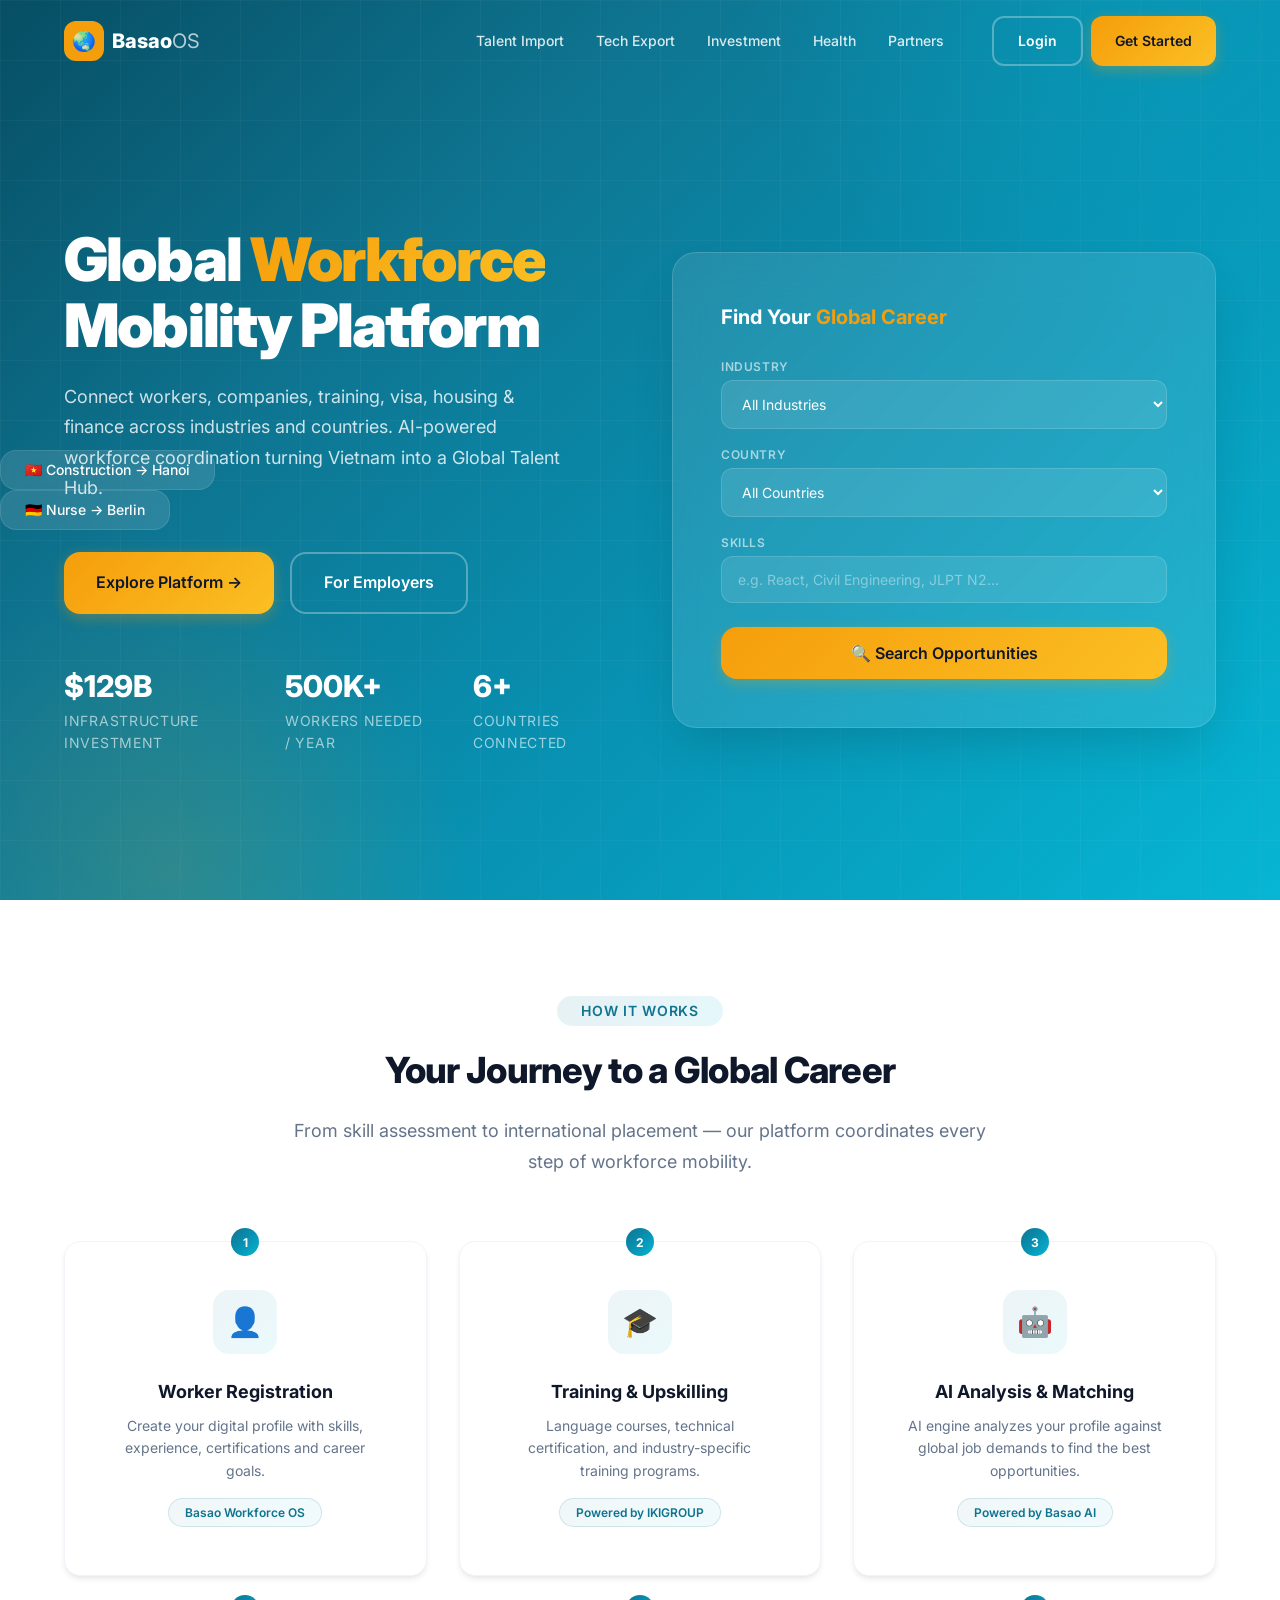
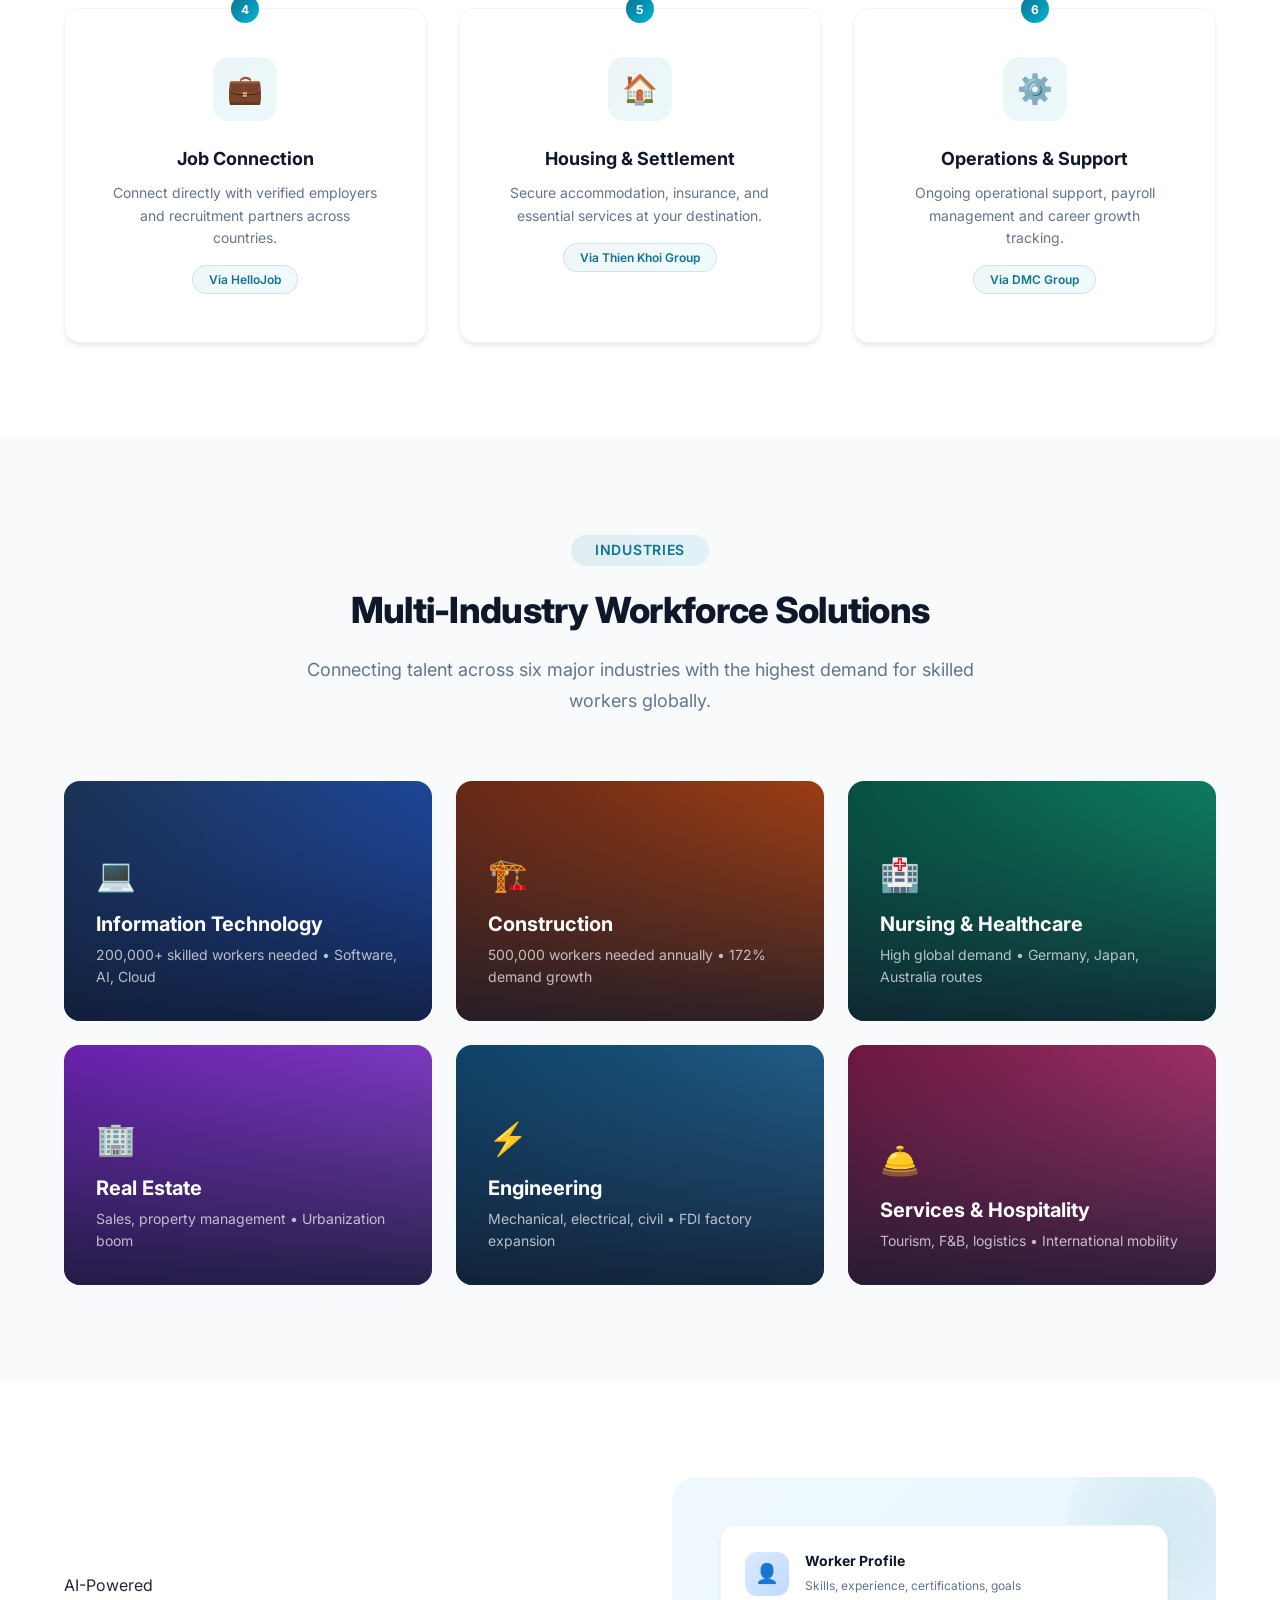
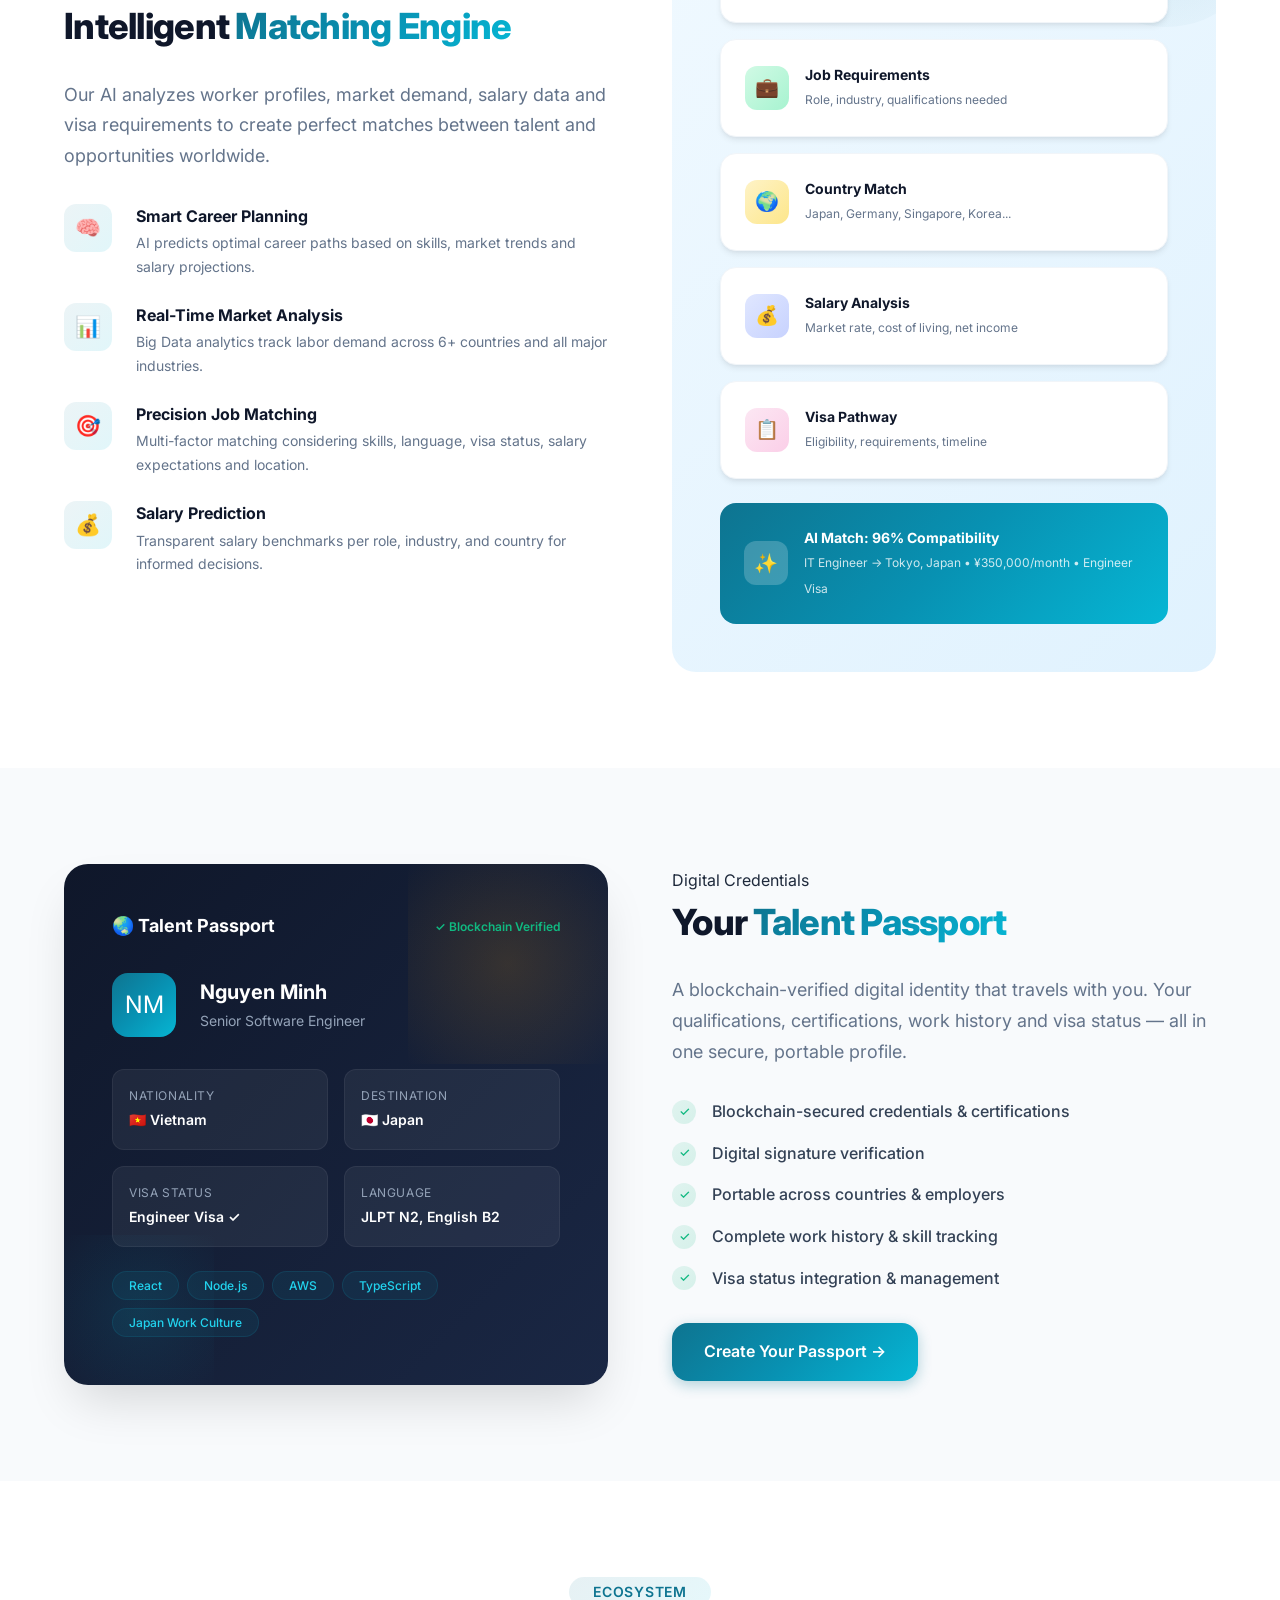
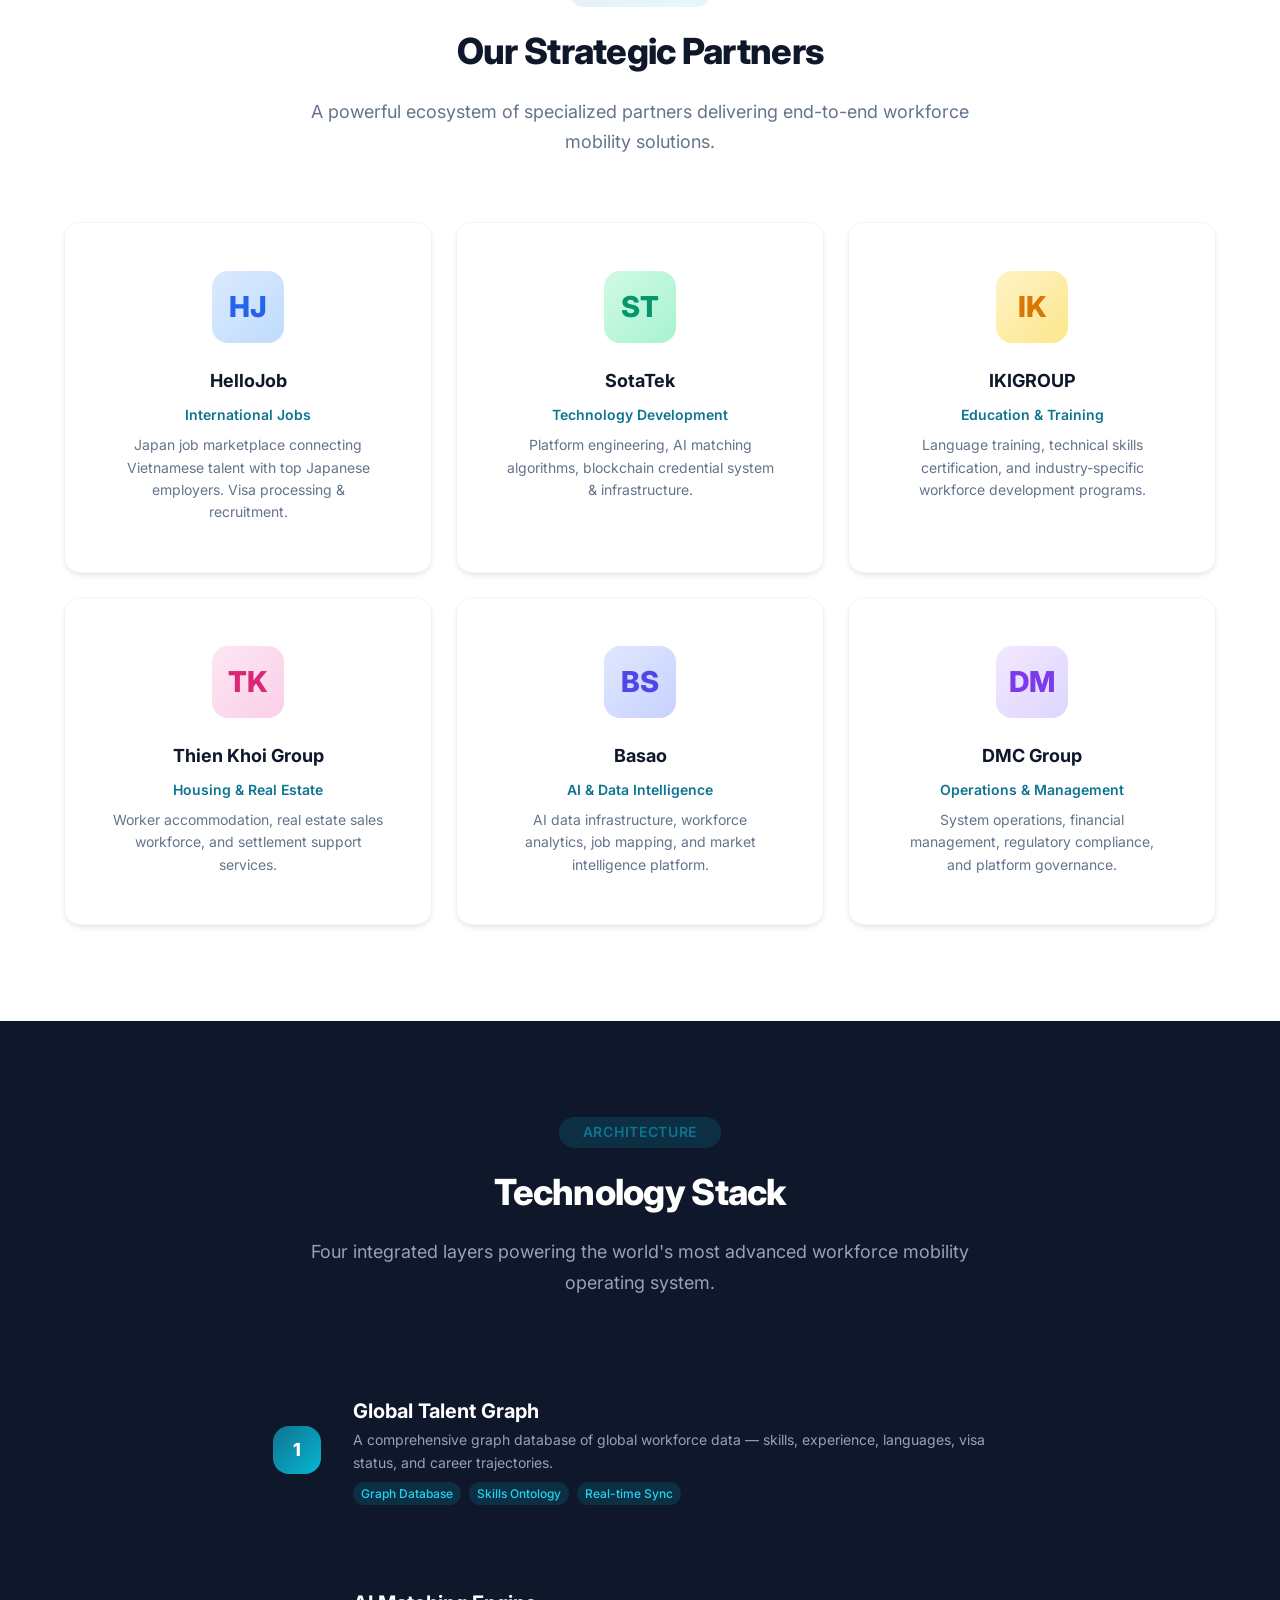
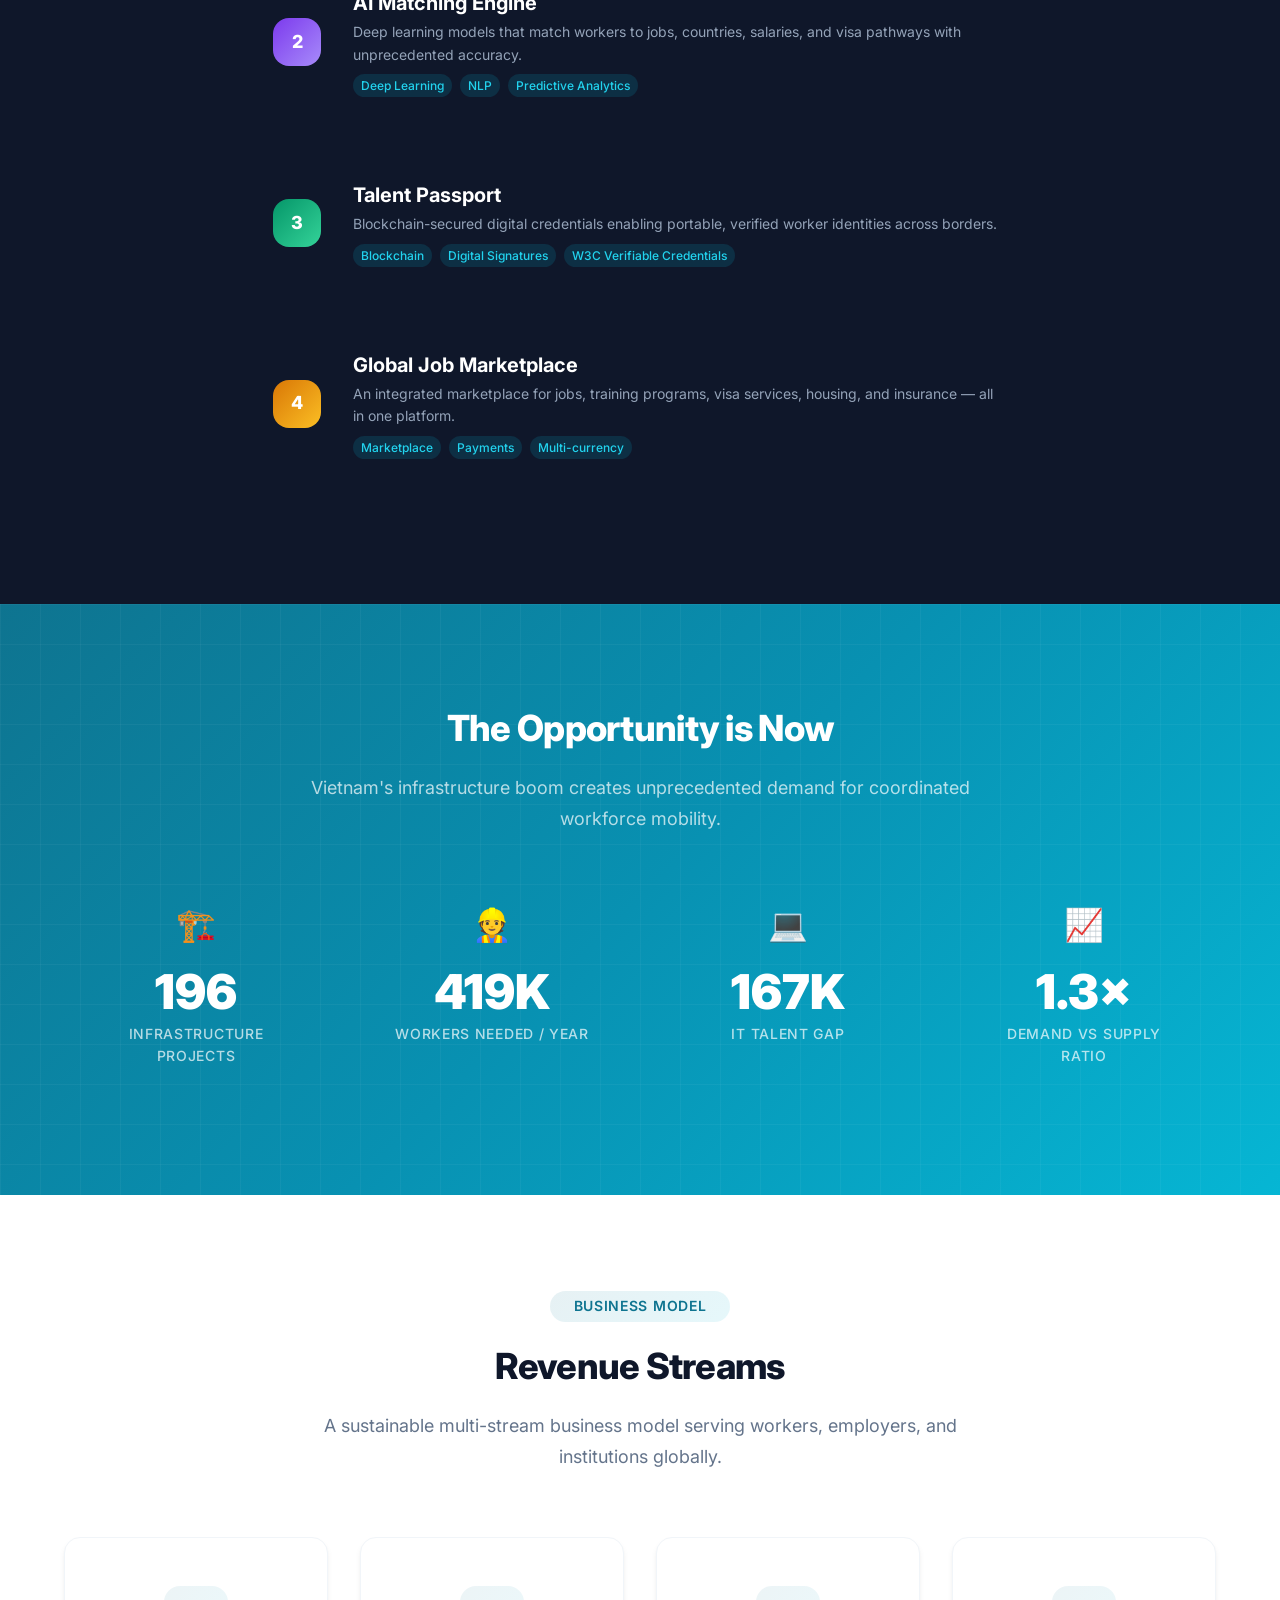
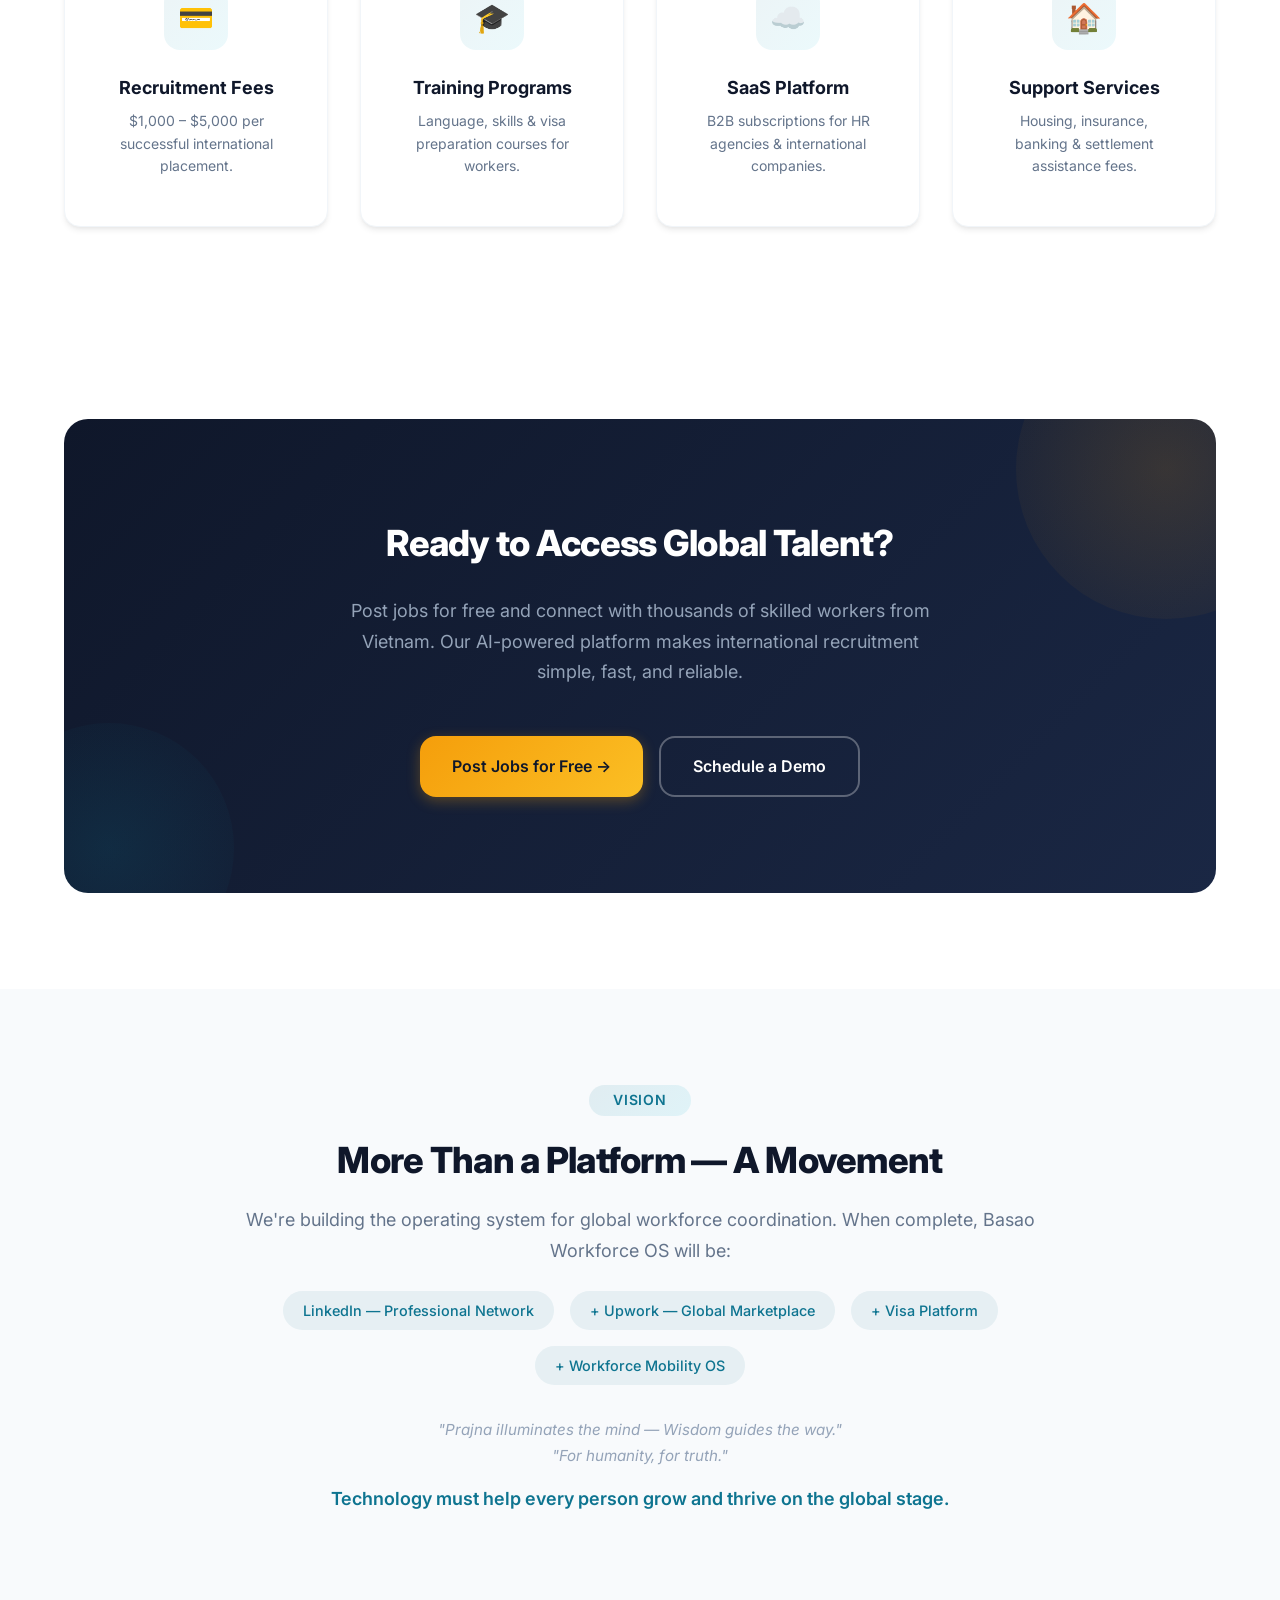
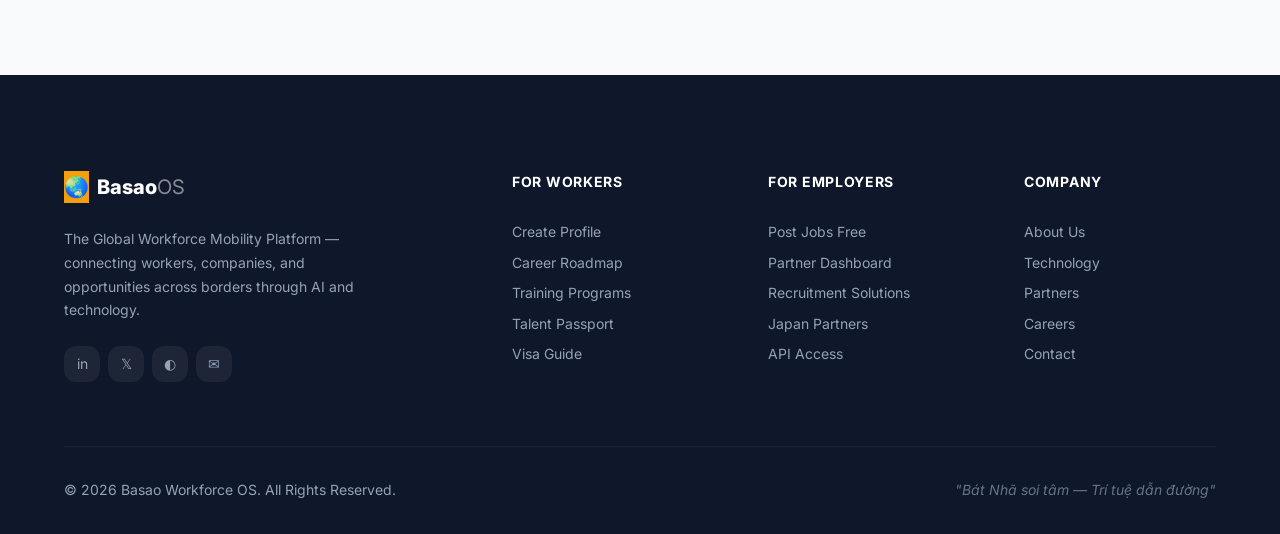
==== index.html @ d21c467c "feat: Global Workforce Mobility Platform - 5 pages ecosystem" ====
<!DOCTYPE html>
<html lang="en">

<head>
  <meta charset="UTF-8">
  <meta name="viewport" content="width=device-width, initial-scale=1.0">
  <meta name="description"
    content="Basao Workforce OS — Global Workforce Mobility Platform connecting workers, companies, training, visa, housing and finance across industries and countries. AI-powered workforce coordination for the modern world.">
  <title>Basao Workforce OS — Global Workforce Mobility Platform</title>
  <link rel="stylesheet" href="styles.css">
  <link rel="icon"
    href="data:image/svg+xml,<svg xmlns='http://www.w3.org/2000/svg' viewBox='0 0 100 100'><text y='.9em' font-size='90'>🌏</text></svg>">
</head>

<body>

  <!-- ========== HEADER ========== -->
  <header class="header" id="header">
    <div class="container">
      <a href="#" class="header-logo">
        <div class="logo-icon">🌏</div>
        <span>Basao<span style="font-weight:400; opacity:0.7;">OS</span></span>
      </a>

      <nav class="header-nav" id="headerNav">
        <ul class="nav-links">
          <li><a href="talent-import.html">Talent Import</a></li>
          <li><a href="tech-export.html">Tech Export</a></li>
          <li><a href="worker-investment.html">Investment</a></li>
          <li><a href="worker-health.html">Health</a></li>
          <li><a href="#partners">Partners</a></li>
        </ul>
        <div class="nav-actions">
          <a href="#contact" class="btn btn-outline">Login</a>
          <a href="#contact" class="btn btn-accent">Get Started</a>
        </div>
      </nav>

      <button class="hamburger" id="hamburger" aria-label="Toggle menu">
        <span></span>
        <span></span>
        <span></span>
      </button>
    </div>
  </header>

  <!-- ========== HERO ========== -->
  <section class="hero" id="hero">
    <div class="hero-grid"></div>

    <!-- Floating badges -->
    <div class="hero-floating">
      <div class="floating-badge">🇯🇵 IT Engineer → Tokyo</div>
      <div class="floating-badge">🇩🇪 Nurse → Berlin</div>
      <div class="floating-badge">🇸🇬 Engineer → Singapore</div>
      <div class="floating-badge">🇻🇳 Construction → Hanoi</div>
    </div>

    <div class="container">
      <div class="hero-content">
        <h1>Global <span class="highlight">Workforce</span> Mobility Platform</h1>
        <p>Connect workers, companies, training, visa, housing & finance across industries and countries. AI-powered
          workforce coordination turning Vietnam into a Global Talent Hub.</p>

        <div class="hero-actions">
          <a href="#platform" class="btn btn-accent btn-lg">Explore Platform →</a>
          <a href="#contact" class="btn btn-outline btn-lg">For Employers</a>
        </div>

        <div class="hero-stats">
          <div class="hero-stat">
            <div class="stat-number" data-target="129" data-suffix="B">$0</div>
            <div class="stat-label">Infrastructure Investment</div>
          </div>
          <div class="hero-stat">
            <div class="stat-number" data-target="500" data-suffix="K+">0</div>
            <div class="stat-label">Workers Needed / Year</div>
          </div>
          <div class="hero-stat">
            <div class="stat-number" data-target="6" data-suffix="+">0</div>
            <div class="stat-label">Countries Connected</div>
          </div>
        </div>
      </div>

      <div class="hero-search-card">
        <div class="search-card-title">Find Your <span>Global Career</span></div>
        <div class="search-fields">
          <div class="search-field">
            <label>Industry</label>
            <select>
              <option>All Industries</option>
              <option>Information Technology</option>
              <option>Construction</option>
              <option>Nursing & Healthcare</option>
              <option>Real Estate</option>
              <option>Engineering</option>
              <option>Services</option>
            </select>
          </div>
          <div class="search-field">
            <label>Country</label>
            <select>
              <option>All Countries</option>
              <option>🇯🇵 Japan</option>
              <option>🇩🇪 Germany</option>
              <option>🇸🇬 Singapore</option>
              <option>🇰🇷 South Korea</option>
              <option>🇦🇺 Australia</option>
              <option>🇻🇳 Vietnam</option>
            </select>
          </div>
          <div class="search-field">
            <label>Skills</label>
            <input type="text" placeholder="e.g. React, Civil Engineering, JLPT N2...">
          </div>
          <button class="btn btn-accent btn-lg search-btn">🔍 Search Opportunities</button>
        </div>
      </div>
    </div>
  </section>

  <!-- ========== HOW IT WORKS ========== -->
  <section class="section" id="platform">
    <div class="container">
      <div class="section-header reveal">
        <span class="section-badge">How It Works</span>
        <h2>Your Journey to a Global Career</h2>
        <p>From skill assessment to international placement — our platform coordinates every step of workforce mobility.
        </p>
      </div>

      <div class="flow-grid stagger-children">
        <div class="flow-card">
          <span class="step-number">1</span>
          <div class="flow-icon">👤</div>
          <h3>Worker Registration</h3>
          <p>Create your digital profile with skills, experience, certifications and career goals.</p>
          <span class="partner-tag">Basao Workforce OS</span>
        </div>

        <div class="flow-card">
          <span class="step-number">2</span>
          <div class="flow-icon">🎓</div>
          <h3>Training & Upskilling</h3>
          <p>Language courses, technical certification, and industry-specific training programs.</p>
          <span class="partner-tag">Powered by IKIGROUP</span>
        </div>

        <div class="flow-card">
          <span class="step-number">3</span>
          <div class="flow-icon">🤖</div>
          <h3>AI Analysis & Matching</h3>
          <p>AI engine analyzes your profile against global job demands to find the best opportunities.</p>
          <span class="partner-tag">Powered by Basao AI</span>
        </div>

        <div class="flow-card">
          <span class="step-number">4</span>
          <div class="flow-icon">💼</div>
          <h3>Job Connection</h3>
          <p>Connect directly with verified employers and recruitment partners across countries.</p>
          <span class="partner-tag">Via HelloJob</span>
        </div>

        <div class="flow-card">
          <span class="step-number">5</span>
          <div class="flow-icon">🏠</div>
          <h3>Housing & Settlement</h3>
          <p>Secure accommodation, insurance, and essential services at your destination.</p>
          <span class="partner-tag">Via Thien Khoi Group</span>
        </div>

        <div class="flow-card">
          <span class="step-number">6</span>
          <div class="flow-icon">⚙️</div>
          <h3>Operations & Support</h3>
          <p>Ongoing operational support, payroll management and career growth tracking.</p>
          <span class="partner-tag">Via DMC Group</span>
        </div>
      </div>
    </div>
  </section>

  <!-- ========== INDUSTRIES ========== -->
  <section class="section section-alt" id="industries">
    <div class="container">
      <div class="section-header reveal">
        <span class="section-badge">Industries</span>
        <h2>Multi-Industry Workforce Solutions</h2>
        <p>Connecting talent across six major industries with the highest demand for skilled workers globally.</p>
      </div>

      <div class="industries-grid stagger-children">
        <div class="industry-card">
          <div class="industry-bg" style="background: linear-gradient(135deg, #1e3a5f, #2563eb);"></div>
          <div class="industry-overlay">
            <div class="industry-icon">💻</div>
            <h3>Information Technology</h3>
            <p>200,000+ skilled workers needed • Software, AI, Cloud</p>
          </div>
        </div>

        <div class="industry-card">
          <div class="industry-bg" style="background: linear-gradient(135deg, #7c2d12, #ea580c);"></div>
          <div class="industry-overlay">
            <div class="industry-icon">🏗️</div>
            <h3>Construction</h3>
            <p>500,000 workers needed annually • 172% demand growth</p>
          </div>
        </div>

        <div class="industry-card">
          <div class="industry-bg" style="background: linear-gradient(135deg, #065f46, #10b981);"></div>
          <div class="industry-overlay">
            <div class="industry-icon">🏥</div>
            <h3>Nursing & Healthcare</h3>
            <p>High global demand • Germany, Japan, Australia routes</p>
          </div>
        </div>

        <div class="industry-card">
          <div class="industry-bg" style="background: linear-gradient(135deg, #7e22ce, #a855f7);"></div>
          <div class="industry-overlay">
            <div class="industry-icon">🏢</div>
            <h3>Real Estate</h3>
            <p>Sales, property management • Urbanization boom</p>
          </div>
        </div>

        <div class="industry-card">
          <div class="industry-bg" style="background: linear-gradient(135deg, #0f4c75, #3282b8);"></div>
          <div class="industry-overlay">
            <div class="industry-icon">⚡</div>
            <h3>Engineering</h3>
            <p>Mechanical, electrical, civil • FDI factory expansion</p>
          </div>
        </div>

        <div class="industry-card">
          <div class="industry-bg" style="background: linear-gradient(135deg, #831843, #ec4899);"></div>
          <div class="industry-overlay">
            <div class="industry-icon">🛎️</div>
            <h3>Services & Hospitality</h3>
            <p>Tourism, F&B, logistics • International mobility</p>
          </div>
        </div>
      </div>
    </div>
  </section>

  <!-- ========== AI MATCHING ENGINE ========== -->
  <section class="section ai-section" id="ai-engine">
    <div class="container">
      <div class="ai-content">
        <div class="ai-text reveal-left">
          <span class="section-badge">AI-Powered</span>
          <h2>Intelligent <span class="highlight">Matching Engine</span></h2>
          <p>Our AI analyzes worker profiles, market demand, salary data and visa requirements to create perfect matches
            between talent and opportunities worldwide.</p>

          <div class="ai-features">
            <div class="ai-feature">
              <div class="ai-feature-icon">🧠</div>
              <div>
                <h4>Smart Career Planning</h4>
                <p>AI predicts optimal career paths based on skills, market trends and salary projections.</p>
              </div>
            </div>
            <div class="ai-feature">
              <div class="ai-feature-icon">📊</div>
              <div>
                <h4>Real-Time Market Analysis</h4>
                <p>Big Data analytics track labor demand across 6+ countries and all major industries.</p>
              </div>
            </div>
            <div class="ai-feature">
              <div class="ai-feature-icon">🎯</div>
              <div>
                <h4>Precision Job Matching</h4>
                <p>Multi-factor matching considering skills, language, visa status, salary expectations and location.
                </p>
              </div>
            </div>
            <div class="ai-feature">
              <div class="ai-feature-icon">💰</div>
              <div>
                <h4>Salary Prediction</h4>
                <p>Transparent salary benchmarks per role, industry, and country for informed decisions.</p>
              </div>
            </div>
          </div>
        </div>

        <div class="ai-visual reveal-right">
          <div class="ai-diagram">
            <div class="ai-node">
              <div class="ai-node-icon worker">👤</div>
              <div class="ai-node-text">
                <h5>Worker Profile</h5>
                <span>Skills, experience, certifications, goals</span>
              </div>
            </div>
            <div class="ai-node">
              <div class="ai-node-icon job">💼</div>
              <div class="ai-node-text">
                <h5>Job Requirements</h5>
                <span>Role, industry, qualifications needed</span>
              </div>
            </div>
            <div class="ai-node">
              <div class="ai-node-icon country">🌍</div>
              <div class="ai-node-text">
                <h5>Country Match</h5>
                <span>Japan, Germany, Singapore, Korea...</span>
              </div>
            </div>
            <div class="ai-node">
              <div class="ai-node-icon salary">💰</div>
              <div class="ai-node-text">
                <h5>Salary Analysis</h5>
                <span>Market rate, cost of living, net income</span>
              </div>
            </div>
            <div class="ai-node">
              <div class="ai-node-icon visa">📋</div>
              <div class="ai-node-text">
                <h5>Visa Pathway</h5>
                <span>Eligibility, requirements, timeline</span>
              </div>
            </div>

            <div class="ai-match-result">
              <div class="match-icon">✨</div>
              <div>
                <h5>AI Match: 96% Compatibility</h5>
                <span>IT Engineer → Tokyo, Japan • ¥350,000/month • Engineer Visa</span>
              </div>
            </div>
          </div>
        </div>
      </div>
    </div>
  </section>

  <!-- ========== TALENT PASSPORT ========== -->
  <section class="section section-alt" id="passport">
    <div class="container">
      <div class="passport-content">
        <div class="reveal-left">
          <div class="passport-card">
            <div class="passport-header">
              <h4>🌏 Talent Passport</h4>
              <div class="passport-verified">✓ Blockchain Verified</div>
            </div>
            <div class="passport-profile">
              <div class="passport-avatar">NM</div>
              <div class="passport-name">
                <h3>Nguyen Minh</h3>
                <span>Senior Software Engineer</span>
              </div>
            </div>
            <div class="passport-details">
              <div class="passport-detail">
                <label>Nationality</label>
                <span>🇻🇳 Vietnam</span>
              </div>
              <div class="passport-detail">
                <label>Destination</label>
                <span>🇯🇵 Japan</span>
              </div>
              <div class="passport-detail">
                <label>Visa Status</label>
                <span>Engineer Visa ✓</span>
              </div>
              <div class="passport-detail">
                <label>Language</label>
                <span>JLPT N2, English B2</span>
              </div>
            </div>
            <div class="passport-skills">
              <span class="passport-skill">React</span>
              <span class="passport-skill">Node.js</span>
              <span class="passport-skill">AWS</span>
              <span class="passport-skill">TypeScript</span>
              <span class="passport-skill">Japan Work Culture</span>
            </div>
          </div>
        </div>

        <div class="passport-text reveal-right">
          <span class="section-badge">Digital Credentials</span>
          <h2>Your <span class="highlight">Talent Passport</span></h2>
          <p>A blockchain-verified digital identity that travels with you. Your qualifications, certifications, work
            history and visa status — all in one secure, portable profile.</p>

          <div class="passport-benefits">
            <div class="passport-benefit">
              <span class="benefit-check">✓</span>
              Blockchain-secured credentials & certifications
            </div>
            <div class="passport-benefit">
              <span class="benefit-check">✓</span>
              Digital signature verification
            </div>
            <div class="passport-benefit">
              <span class="benefit-check">✓</span>
              Portable across countries & employers
            </div>
            <div class="passport-benefit">
              <span class="benefit-check">✓</span>
              Complete work history & skill tracking
            </div>
            <div class="passport-benefit">
              <span class="benefit-check">✓</span>
              Visa status integration & management
            </div>
          </div>

          <div style="margin-top: 2rem;">
            <a href="#" class="btn btn-primary btn-lg">Create Your Passport →</a>
          </div>
        </div>
      </div>
    </div>
  </section>

  <!-- ========== PARTNER ECOSYSTEM ========== -->
  <section class="section" id="partners">
    <div class="container">
      <div class="section-header reveal">
        <span class="section-badge">Ecosystem</span>
        <h2>Our Strategic Partners</h2>
        <p>A powerful ecosystem of specialized partners delivering end-to-end workforce mobility solutions.</p>
      </div>

      <div class="partners-grid stagger-children">
        <div class="partner-card">
          <div class="partner-logo hellojob">HJ</div>
          <h3>HelloJob</h3>
          <div class="partner-role">International Jobs</div>
          <p>Japan job marketplace connecting Vietnamese talent with top Japanese employers. Visa processing &
            recruitment.</p>
        </div>

        <div class="partner-card">
          <div class="partner-logo sotatek">ST</div>
          <h3>SotaTek</h3>
          <div class="partner-role">Technology Development</div>
          <p>Platform engineering, AI matching algorithms, blockchain credential system & infrastructure.</p>
        </div>

        <div class="partner-card">
          <div class="partner-logo ikigroup">IK</div>
          <h3>IKIGROUP</h3>
          <div class="partner-role">Education & Training</div>
          <p>Language training, technical skills certification, and industry-specific workforce development programs.
          </p>
        </div>

        <div class="partner-card">
          <div class="partner-logo thienkhoi">TK</div>
          <h3>Thien Khoi Group</h3>
          <div class="partner-role">Housing & Real Estate</div>
          <p>Worker accommodation, real estate sales workforce, and settlement support services.</p>
        </div>

        <div class="partner-card">
          <div class="partner-logo basao">BS</div>
          <h3>Basao</h3>
          <div class="partner-role">AI & Data Intelligence</div>
          <p>AI data infrastructure, workforce analytics, job mapping, and market intelligence platform.</p>
        </div>

        <div class="partner-card">
          <div class="partner-logo dmc">DM</div>
          <h3>DMC Group</h3>
          <div class="partner-role">Operations & Management</div>
          <p>System operations, financial management, regulatory compliance, and platform governance.</p>
        </div>
      </div>
    </div>
  </section>

  <!-- ========== TECHNOLOGY ARCHITECTURE ========== -->
  <section class="section section-dark" id="technology">
    <div class="container">
      <div class="section-header reveal">
        <span class="section-badge" style="background: rgba(6,182,212,0.15);">Architecture</span>
        <h2>Technology Stack</h2>
        <p>Four integrated layers powering the world's most advanced workforce mobility operating system.</p>
      </div>

      <div class="tech-layers stagger-children">
        <div class="tech-layer">
          <div class="tech-layer-number">1</div>
          <div class="tech-layer-content">
            <h3>Global Talent Graph</h3>
            <p>A comprehensive graph database of global workforce data — skills, experience, languages, visa status, and
              career trajectories.</p>
            <div class="tech-tags">
              <span class="tech-tag">Graph Database</span>
              <span class="tech-tag">Skills Ontology</span>
              <span class="tech-tag">Real-time Sync</span>
            </div>
          </div>
        </div>

        <div class="tech-layer">
          <div class="tech-layer-number">2</div>
          <div class="tech-layer-content">
            <h3>AI Matching Engine</h3>
            <p>Deep learning models that match workers to jobs, countries, salaries, and visa pathways with
              unprecedented accuracy.</p>
            <div class="tech-tags">
              <span class="tech-tag">Deep Learning</span>
              <span class="tech-tag">NLP</span>
              <span class="tech-tag">Predictive Analytics</span>
            </div>
          </div>
        </div>

        <div class="tech-layer">
          <div class="tech-layer-number">3</div>
          <div class="tech-layer-content">
            <h3>Talent Passport</h3>
            <p>Blockchain-secured digital credentials enabling portable, verified worker identities across borders.</p>
            <div class="tech-tags">
              <span class="tech-tag">Blockchain</span>
              <span class="tech-tag">Digital Signatures</span>
              <span class="tech-tag">W3C Verifiable Credentials</span>
            </div>
          </div>
        </div>

        <div class="tech-layer">
          <div class="tech-layer-number">4</div>
          <div class="tech-layer-content">
            <h3>Global Job Marketplace</h3>
            <p>An integrated marketplace for jobs, training programs, visa services, housing, and insurance — all in one
              platform.</p>
            <div class="tech-tags">
              <span class="tech-tag">Marketplace</span>
              <span class="tech-tag">Payments</span>
              <span class="tech-tag">Multi-currency</span>
            </div>
          </div>
        </div>
      </div>
    </div>
  </section>

  <!-- ========== MARKET OPPORTUNITY / STATS ========== -->
  <section class="section stats-section">
    <div class="container">
      <div class="section-header reveal" style="margin-bottom: 2rem;">
        <h2 style="color: #fff;">The Opportunity is Now</h2>
        <p style="color: rgba(255,255,255,0.7);">Vietnam's infrastructure boom creates unprecedented demand for
          coordinated workforce mobility.</p>
      </div>

      <div class="stats-grid">
        <div class="stat-card">
          <div class="stat-icon">🏗️</div>
          <div class="stat-value" data-target="234">0</div>
          <div class="stat-label">Infrastructure Projects</div>
        </div>
        <div class="stat-card">
          <div class="stat-icon">👷</div>
          <div class="stat-value" data-target="500" data-suffix="K">0</div>
          <div class="stat-label">Workers Needed / Year</div>
        </div>
        <div class="stat-card">
          <div class="stat-icon">💻</div>
          <div class="stat-value" data-target="200" data-suffix="K">0</div>
          <div class="stat-label">IT Talent Gap</div>
        </div>
        <div class="stat-card">
          <div class="stat-icon">📈</div>
          <div class="stat-value" data-target="1.6" data-suffix="×" data-decimal="true">0</div>
          <div class="stat-label">Demand vs Supply Ratio</div>
        </div>
      </div>
    </div>
  </section>

  <!-- ========== REVENUE MODEL ========== -->
  <section class="section" id="revenue">
    <div class="container">
      <div class="section-header reveal">
        <span class="section-badge">Business Model</span>
        <h2>Revenue Streams</h2>
        <p>A sustainable multi-stream business model serving workers, employers, and institutions globally.</p>
      </div>

      <div class="flow-grid stagger-children" style="grid-template-columns: repeat(4, 1fr);">
        <div class="flow-card">
          <div class="flow-icon">💳</div>
          <h3>Recruitment Fees</h3>
          <p>$1,000 – $5,000 per successful international placement.</p>
        </div>
        <div class="flow-card">
          <div class="flow-icon">🎓</div>
          <h3>Training Programs</h3>
          <p>Language, skills & visa preparation courses for workers.</p>
        </div>
        <div class="flow-card">
          <div class="flow-icon">☁️</div>
          <h3>SaaS Platform</h3>
          <p>B2B subscriptions for HR agencies & international companies.</p>
        </div>
        <div class="flow-card">
          <div class="flow-icon">🏠</div>
          <h3>Support Services</h3>
          <p>Housing, insurance, banking & settlement assistance fees.</p>
        </div>
      </div>
    </div>
  </section>

  <!-- ========== EMPLOYER CTA ========== -->
  <section class="section cta-section" id="contact">
    <div class="container">
      <div class="cta-card reveal">
        <h2>Ready to Access Global Talent?</h2>
        <p>Post jobs for free and connect with thousands of skilled workers from Vietnam. Our AI-powered platform makes
          international recruitment simple, fast, and reliable.</p>
        <div class="cta-actions">
          <a href="#" class="btn btn-accent btn-lg">Post Jobs for Free →</a>
          <a href="#" class="btn btn-outline btn-lg">Schedule a Demo</a>
        </div>
      </div>
    </div>
  </section>

  <!-- ========== VISION ========== -->
  <section class="section section-alt">
    <div class="container">
      <div class="section-header reveal" style="max-width: 800px;">
        <span class="section-badge">Vision</span>
        <h2>More Than a Platform — A Movement</h2>
        <p style="margin-bottom: 1.5rem;">We're building the operating system for global workforce coordination. When
          complete, Basao Workforce OS will be:</p>
        <div style="display: flex; justify-content: center; gap: 1rem; flex-wrap: wrap; margin-bottom: 2rem;">
          <span class="tech-tag" style="font-size: 0.9rem; padding: 0.5rem 1.25rem;">LinkedIn — Professional
            Network</span>
          <span class="tech-tag" style="font-size: 0.9rem; padding: 0.5rem 1.25rem;">+ Upwork — Global
            Marketplace</span>
          <span class="tech-tag" style="font-size: 0.9rem; padding: 0.5rem 1.25rem;">+ Visa Platform</span>
          <span class="tech-tag" style="font-size: 0.9rem; padding: 0.5rem 1.25rem;">+ Workforce Mobility OS</span>
        </div>
        <p style="font-style: italic; color: var(--gray-400); font-size: 0.95rem;">"Prajna illuminates the mind — Wisdom
          guides the way."<br>"For humanity, for truth."</p>
        <p style="margin-top: 1rem; font-weight: 600; color: var(--primary);">Technology must help every person grow and
          thrive on the global stage.</p>
      </div>
    </div>
  </section>

  <!-- ========== FOOTER ========== -->
  <footer class="footer">
    <div class="container">
      <div class="footer-grid">
        <div class="footer-brand">
          <div class="footer-logo">
            <div class="logo-icon" style="background: var(--accent);">🌏</div>
            <span>Basao<span style="font-weight:400; opacity:0.5;">OS</span></span>
          </div>
          <p>The Global Workforce Mobility Platform — connecting workers, companies, and opportunities across borders
            through AI and technology.</p>
          <div class="footer-socials">
            <a href="#" class="footer-social" aria-label="LinkedIn">in</a>
            <a href="#" class="footer-social" aria-label="Twitter">𝕏</a>
            <a href="#" class="footer-social" aria-label="GitHub">◐</a>
            <a href="#" class="footer-social" aria-label="Email">✉</a>
          </div>
        </div>

        <div class="footer-col">
          <h4>For Workers</h4>
          <a href="#">Create Profile</a>
          <a href="#">Career Roadmap</a>
          <a href="#">Training Programs</a>
          <a href="#">Talent Passport</a>
          <a href="#">Visa Guide</a>
        </div>

        <div class="footer-col">
          <h4>For Employers</h4>
          <a href="#">Post Jobs Free</a>
          <a href="#">Partner Dashboard</a>
          <a href="#">Recruitment Solutions</a>
          <a href="#">Japan Partners</a>
          <a href="#">API Access</a>
        </div>

        <div class="footer-col">
          <h4>Company</h4>
          <a href="#">About Us</a>
          <a href="#">Technology</a>
          <a href="#">Partners</a>
          <a href="#">Careers</a>
          <a href="#">Contact</a>
        </div>
      </div>

      <div class="footer-bottom">
        <p>© 2026 Basao Workforce OS. All Rights Reserved.</p>
        <p class="footer-quote">"Bát Nhã soi tâm — Trí tuệ dẫn đường"</p>
      </div>
    </div>
  </footer>

  <script src="script.js"></script>
</body>

</html>
---- styles.css ----
/* ============================================
   BASAO WORKFORCE OS — Design System
   Inspired by HelloJob.jp's clean aesthetic
   ============================================ */

/* --- Google Fonts --- */
@import url('https://fonts.googleapis.com/css2?family=Inter:wght@300;400;500;600;700;800;900&display=swap');

/* --- CSS Custom Properties --- */
:root {
  /* Primary Palette */
  --primary: #0e7490;
  --primary-light: #22d3ee;
  --primary-dark: #064e63;
  --primary-gradient: linear-gradient(135deg, #0e7490 0%, #0891b2 50%, #06b6d4 100%);

  /* Accent */
  --accent: #f59e0b;
  --accent-light: #fbbf24;
  --accent-dark: #d97706;

  /* Neutrals */
  --white: #ffffff;
  --gray-50: #f8fafc;
  --gray-100: #f1f5f9;
  --gray-200: #e2e8f0;
  --gray-300: #cbd5e1;
  --gray-400: #94a3b8;
  --gray-500: #64748b;
  --gray-600: #475569;
  --gray-700: #334155;
  --gray-800: #1e293b;
  --gray-900: #0f172a;

  /* Semantic */
  --success: #10b981;
  --info: #3b82f6;
  --warning: #f59e0b;
  --danger: #ef4444;

  /* Spacing */
  --space-xs: 0.25rem;
  --space-sm: 0.5rem;
  --space-md: 1rem;
  --space-lg: 1.5rem;
  --space-xl: 2rem;
  --space-2xl: 3rem;
  --space-3xl: 4rem;
  --space-4xl: 6rem;

  /* Typography */
  --font-family: 'Inter', -apple-system, BlinkMacSystemFont, 'Segoe UI', sans-serif;
  --font-size-xs: 0.75rem;
  --font-size-sm: 0.875rem;
  --font-size-base: 1rem;
  --font-size-lg: 1.125rem;
  --font-size-xl: 1.25rem;
  --font-size-2xl: 1.5rem;
  --font-size-3xl: 1.875rem;
  --font-size-4xl: 2.25rem;
  --font-size-5xl: 3rem;
  --font-size-6xl: 3.75rem;

  /* Borders */
  --radius-sm: 0.375rem;
  --radius-md: 0.5rem;
  --radius-lg: 0.75rem;
  --radius-xl: 1rem;
  --radius-2xl: 1.5rem;
  --radius-full: 9999px;

  /* Shadows */
  --shadow-sm: 0 1px 2px rgba(0, 0, 0, 0.05);
  --shadow-md: 0 4px 6px -1px rgba(0, 0, 0, 0.08), 0 2px 4px -2px rgba(0, 0, 0, 0.05);
  --shadow-lg: 0 10px 15px -3px rgba(0, 0, 0, 0.08), 0 4px 6px -4px rgba(0, 0, 0, 0.05);
  --shadow-xl: 0 20px 25px -5px rgba(0, 0, 0, 0.1), 0 8px 10px -6px rgba(0, 0, 0, 0.05);
  --shadow-2xl: 0 25px 50px -12px rgba(0, 0, 0, 0.15);
  --shadow-glow: 0 0 30px rgba(14, 116, 144, 0.2);

  /* Transitions */
  --transition-fast: 150ms ease;
  --transition-base: 250ms ease;
  --transition-slow: 400ms ease;

  /* Container */
  --container-max: 1200px;
  --container-padding: 1.5rem;
}

/* --- Reset & Base --- */
*,
*::before,
*::after {
  box-sizing: border-box;
  margin: 0;
  padding: 0;
}

html {
  scroll-behavior: smooth;
  -webkit-font-smoothing: antialiased;
  -moz-osx-font-smoothing: grayscale;
}

body {
  font-family: var(--font-family);
  font-size: var(--font-size-base);
  line-height: 1.6;
  color: var(--gray-800);
  background-color: var(--white);
  overflow-x: hidden;
}

img {
  max-width: 100%;
  height: auto;
  display: block;
}

a {
  color: inherit;
  text-decoration: none;
  transition: color var(--transition-fast);
}

ul, ol {
  list-style: none;
}

/* --- Utility --- */
.container {
  max-width: var(--container-max);
  margin: 0 auto;
  padding: 0 var(--container-padding);
}

.section {
  padding: var(--space-4xl) 0;
}

.section-alt {
  background-color: var(--gray-50);
}

.section-dark {
  background: var(--gray-900);
  color: var(--white);
}

.section-header {
  text-align: center;
  max-width: 700px;
  margin: 0 auto var(--space-3xl);
}

.section-header h2 {
  font-size: var(--font-size-4xl);
  font-weight: 800;
  color: var(--gray-900);
  margin-bottom: var(--space-md);
  letter-spacing: -0.02em;
}

.section-dark .section-header h2 {
  color: var(--white);
}

.section-header .section-badge {
  display: inline-block;
  background: linear-gradient(135deg, rgba(14,116,144,0.1) 0%, rgba(6,182,212,0.1) 100%);
  color: var(--primary);
  font-size: var(--font-size-sm);
  font-weight: 600;
  padding: var(--space-xs) var(--space-lg);
  border-radius: var(--radius-full);
  margin-bottom: var(--space-md);
  text-transform: uppercase;
  letter-spacing: 0.05em;
}

.section-header p {
  font-size: var(--font-size-lg);
  color: var(--gray-500);
  line-height: 1.7;
}

.section-dark .section-header p {
  color: var(--gray-400);
}

/* --- Buttons --- */
.btn {
  display: inline-flex;
  align-items: center;
  justify-content: center;
  gap: var(--space-sm);
  font-family: var(--font-family);
  font-weight: 600;
  font-size: var(--font-size-sm);
  padding: 0.75rem 1.5rem;
  border-radius: var(--radius-lg);
  border: none;
  cursor: pointer;
  transition: all var(--transition-base);
  text-decoration: none;
  white-space: nowrap;
}

.btn-primary {
  background: var(--primary-gradient);
  color: var(--white);
  box-shadow: 0 4px 14px rgba(14, 116, 144, 0.3);
}

.btn-primary:hover {
  transform: translateY(-2px);
  box-shadow: 0 6px 20px rgba(14, 116, 144, 0.4);
}

.btn-accent {
  background: linear-gradient(135deg, var(--accent) 0%, var(--accent-light) 100%);
  color: var(--gray-900);
  box-shadow: 0 4px 14px rgba(245, 158, 11, 0.3);
}

.btn-accent:hover {
  transform: translateY(-2px);
  box-shadow: 0 6px 20px rgba(245, 158, 11, 0.4);
}

.btn-outline {
  background: transparent;
  color: var(--white);
  border: 2px solid rgba(255, 255, 255, 0.3);
}

.btn-outline:hover {
  background: rgba(255, 255, 255, 0.1);
  border-color: rgba(255, 255, 255, 0.6);
}

.btn-white {
  background: var(--white);
  color: var(--primary);
  box-shadow: var(--shadow-md);
}

.btn-white:hover {
  transform: translateY(-2px);
  box-shadow: var(--shadow-lg);
}

.btn-lg {
  padding: 1rem 2rem;
  font-size: var(--font-size-base);
  border-radius: var(--radius-xl);
}

/* --- Header / Navigation --- */
.header {
  position: fixed;
  top: 0;
  left: 0;
  right: 0;
  z-index: 1000;
  padding: var(--space-md) 0;
  transition: all var(--transition-base);
  background: transparent;
}

.header.scrolled {
  background: rgba(255, 255, 255, 0.95);
  backdrop-filter: blur(20px);
  -webkit-backdrop-filter: blur(20px);
  box-shadow: var(--shadow-md);
  padding: var(--space-sm) 0;
}

.header .container {
  display: flex;
  align-items: center;
  justify-content: space-between;
}

.header-logo {
  display: flex;
  align-items: center;
  gap: var(--space-sm);
  font-size: var(--font-size-xl);
  font-weight: 800;
  color: var(--white);
  z-index: 1001;
}

.header.scrolled .header-logo {
  color: var(--gray-900);
}

.header-logo .logo-icon {
  width: 40px;
  height: 40px;
  background: var(--accent);
  border-radius: var(--radius-lg);
  display: flex;
  align-items: center;
  justify-content: center;
  font-size: 1.2rem;
}

.header-nav {
  display: flex;
  align-items: center;
  gap: var(--space-2xl);
}

.nav-links {
  display: flex;
  gap: var(--space-xl);
}

.nav-links a {
  font-size: var(--font-size-sm);
  font-weight: 500;
  color: rgba(255, 255, 255, 0.85);
  transition: color var(--transition-fast);
  position: relative;
}

.header.scrolled .nav-links a {
  color: var(--gray-600);
}

.nav-links a:hover {
  color: var(--white);
}

.header.scrolled .nav-links a:hover {
  color: var(--primary);
}

.nav-links a::after {
  content: '';
  position: absolute;
  bottom: -4px;
  left: 0;
  width: 0;
  height: 2px;
  background: var(--accent);
  transition: width var(--transition-base);
}

.nav-links a:hover::after {
  width: 100%;
}

.nav-actions {
  display: flex;
  gap: var(--space-sm);
}

.header.scrolled .btn-outline {
  color: var(--primary);
  border-color: var(--primary);
}

.header.scrolled .btn-outline:hover {
  background: rgba(14, 116, 144, 0.05);
}

/* Hamburger */
.hamburger {
  display: none;
  flex-direction: column;
  gap: 5px;
  cursor: pointer;
  z-index: 1001;
  background: none;
  border: none;
  padding: 4px;
}

.hamburger span {
  display: block;
  width: 24px;
  height: 2px;
  background: var(--white);
  border-radius: 2px;
  transition: all var(--transition-base);
}

.header.scrolled .hamburger span {
  background: var(--gray-800);
}

.hamburger.active span:nth-child(1) {
  transform: rotate(45deg) translate(5px, 5px);
}

.hamburger.active span:nth-child(2) {
  opacity: 0;
}

.hamburger.active span:nth-child(3) {
  transform: rotate(-45deg) translate(5px, -5px);
}

/* --- Hero Section --- */
.hero {
  position: relative;
  min-height: 100vh;
  display: flex;
  align-items: center;
  background: linear-gradient(135deg, #064e63 0%, #0e7490 30%, #0891b2 60%, #06b6d4 100%);
  overflow: hidden;
  padding-top: 80px;
}

.hero::before {
  content: '';
  position: absolute;
  top: -50%;
  right: -20%;
  width: 800px;
  height: 800px;
  border-radius: 50%;
  background: radial-gradient(circle, rgba(6, 182, 212, 0.3) 0%, transparent 70%);
  animation: float 8s ease-in-out infinite;
}

.hero::after {
  content: '';
  position: absolute;
  bottom: -30%;
  left: -10%;
  width: 600px;
  height: 600px;
  border-radius: 50%;
  background: radial-gradient(circle, rgba(245, 158, 11, 0.15) 0%, transparent 70%);
  animation: float 10s ease-in-out infinite reverse;
}

@keyframes float {
  0%, 100% { transform: translateY(0) rotate(0deg); }
  50% { transform: translateY(-40px) rotate(5deg); }
}

/* Animated grid pattern */
.hero-grid {
  position: absolute;
  inset: 0;
  background-image:
    linear-gradient(rgba(255,255,255,0.03) 1px, transparent 1px),
    linear-gradient(90deg, rgba(255,255,255,0.03) 1px, transparent 1px);
  background-size: 60px 60px;
  animation: gridMove 20s linear infinite;
}

@keyframes gridMove {
  0% { transform: translate(0, 0); }
  100% { transform: translate(60px, 60px); }
}

.hero .container {
  position: relative;
  z-index: 2;
  display: grid;
  grid-template-columns: 1fr 1fr;
  gap: var(--space-3xl);
  align-items: center;
}

.hero-content h1 {
  font-size: var(--font-size-6xl);
  font-weight: 900;
  color: var(--white);
  line-height: 1.1;
  margin-bottom: var(--space-lg);
  letter-spacing: -0.03em;
}

.hero-content h1 .highlight {
  background: linear-gradient(135deg, var(--accent) 0%, var(--accent-light) 100%);
  -webkit-background-clip: text;
  -webkit-text-fill-color: transparent;
  background-clip: text;
}

.hero-content p {
  font-size: var(--font-size-lg);
  color: rgba(255, 255, 255, 0.8);
  margin-bottom: var(--space-2xl);
  max-width: 500px;
  line-height: 1.7;
}

.hero-actions {
  display: flex;
  gap: var(--space-md);
  margin-bottom: var(--space-2xl);
}

.hero-stats {
  display: flex;
  gap: var(--space-2xl);
}

.hero-stat {
  text-align: left;
}

.hero-stat .stat-number {
  font-size: var(--font-size-3xl);
  font-weight: 800;
  color: var(--white);
}

.hero-stat .stat-label {
  font-size: var(--font-size-sm);
  color: rgba(255, 255, 255, 0.6);
  text-transform: uppercase;
  letter-spacing: 0.05em;
}

/* Hero search card */
.hero-search-card {
  background: rgba(255, 255, 255, 0.1);
  backdrop-filter: blur(20px);
  -webkit-backdrop-filter: blur(20px);
  border: 1px solid rgba(255, 255, 255, 0.15);
  border-radius: var(--radius-2xl);
  padding: var(--space-2xl);
  box-shadow: var(--shadow-2xl);
}

.search-card-title {
  font-size: var(--font-size-xl);
  font-weight: 700;
  color: var(--white);
  margin-bottom: var(--space-lg);
}

.search-card-title span {
  color: var(--accent);
}

.search-fields {
  display: flex;
  flex-direction: column;
  gap: var(--space-md);
}

.search-field {
  position: relative;
}

.search-field label {
  display: block;
  font-size: var(--font-size-xs);
  font-weight: 600;
  color: rgba(255, 255, 255, 0.6);
  text-transform: uppercase;
  letter-spacing: 0.05em;
  margin-bottom: var(--space-xs);
}

.search-field select,
.search-field input {
  width: 100%;
  padding: 0.875rem 1rem;
  background: rgba(255, 255, 255, 0.1);
  border: 1px solid rgba(255, 255, 255, 0.15);
  border-radius: var(--radius-lg);
  color: var(--white);
  font-family: var(--font-family);
  font-size: var(--font-size-sm);
  transition: all var(--transition-fast);
  outline: none;
}

.search-field select option {
  background: var(--gray-800);
  color: var(--white);
}

.search-field select:focus,
.search-field input:focus {
  border-color: var(--accent);
  background: rgba(255, 255, 255, 0.15);
}

.search-field input::placeholder {
  color: rgba(255, 255, 255, 0.4);
}

.search-btn {
  width: 100%;
  margin-top: var(--space-sm);
}

/* Floating badges on hero */
.hero-floating {
  position: absolute;
  z-index: 1;
}

.floating-badge {
  position: absolute;
  background: rgba(255, 255, 255, 0.12);
  backdrop-filter: blur(10px);
  border: 1px solid rgba(255, 255, 255, 0.1);
  border-radius: var(--radius-xl);
  padding: var(--space-sm) var(--space-lg);
  color: var(--white);
  font-size: var(--font-size-sm);
  font-weight: 500;
  display: flex;
  align-items: center;
  gap: var(--space-sm);
  animation: floatBadge 6s ease-in-out infinite;
  white-space: nowrap;
}

.floating-badge:nth-child(1) { top: 15%; right: 5%; animation-delay: 0s; }
.floating-badge:nth-child(2) { top: 35%; left: 3%; animation-delay: 1.5s; }
.floating-badge:nth-child(3) { bottom: 25%; right: 8%; animation-delay: 3s; }
.floating-badge:nth-child(4) { bottom: 10%; left: 5%; animation-delay: 4.5s; }

@keyframes floatBadge {
  0%, 100% { transform: translateY(0); }
  50% { transform: translateY(-15px); }
}

/* --- How It Works (Flow) --- */
.flow-grid {
  display: grid;
  grid-template-columns: repeat(3, 1fr);
  gap: var(--space-xl);
  position: relative;
}

.flow-card {
  background: var(--white);
  border-radius: var(--radius-xl);
  padding: var(--space-2xl);
  text-align: center;
  position: relative;
  box-shadow: var(--shadow-md);
  transition: all var(--transition-base);
  border: 1px solid var(--gray-100);
}

.flow-card:hover {
  transform: translateY(-6px);
  box-shadow: var(--shadow-xl);
  border-color: var(--primary-light);
}

.flow-card .step-number {
  position: absolute;
  top: -14px;
  left: 50%;
  transform: translateX(-50%);
  width: 28px;
  height: 28px;
  background: var(--primary-gradient);
  border-radius: var(--radius-full);
  display: flex;
  align-items: center;
  justify-content: center;
  color: var(--white);
  font-size: var(--font-size-xs);
  font-weight: 700;
}

.flow-card .flow-icon {
  width: 64px;
  height: 64px;
  background: linear-gradient(135deg, rgba(14,116,144,0.08), rgba(6,182,212,0.08));
  border-radius: var(--radius-xl);
  margin: 0 auto var(--space-lg);
  display: flex;
  align-items: center;
  justify-content: center;
  font-size: 1.8rem;
}

.flow-card h3 {
  font-size: var(--font-size-lg);
  font-weight: 700;
  color: var(--gray-900);
  margin-bottom: var(--space-sm);
}

.flow-card p {
  font-size: var(--font-size-sm);
  color: var(--gray-500);
  line-height: 1.6;
}

.flow-card .partner-tag {
  display: inline-block;
  margin-top: var(--space-md);
  padding: var(--space-xs) var(--space-md);
  background: linear-gradient(135deg, rgba(14,116,144,0.06), rgba(6,182,212,0.06));
  border: 1px solid rgba(14, 116, 144, 0.15);
  border-radius: var(--radius-full);
  font-size: var(--font-size-xs);
  font-weight: 600;
  color: var(--primary);
}

/* --- Industries Grid --- */
.industries-grid {
  display: grid;
  grid-template-columns: repeat(3, 1fr);
  gap: var(--space-lg);
}

.industry-card {
  position: relative;
  border-radius: var(--radius-xl);
  overflow: hidden;
  height: 240px;
  cursor: pointer;
  transition: all var(--transition-base);
}

.industry-card:hover {
  transform: translateY(-4px);
  box-shadow: var(--shadow-xl);
}

.industry-card .industry-bg {
  position: absolute;
  inset: 0;
  background-size: cover;
  background-position: center;
  transition: transform var(--transition-slow);
}

.industry-card:hover .industry-bg {
  transform: scale(1.08);
}

.industry-card .industry-overlay {
  position: absolute;
  inset: 0;
  background: linear-gradient(to top, rgba(15, 23, 42, 0.85) 0%, rgba(15, 23, 42, 0.2) 100%);
  display: flex;
  flex-direction: column;
  justify-content: flex-end;
  padding: var(--space-xl);
  transition: background var(--transition-base);
}

.industry-card:hover .industry-overlay {
  background: linear-gradient(to top, rgba(14, 116, 144, 0.9) 0%, rgba(14, 116, 144, 0.4) 100%);
}

.industry-card .industry-icon {
  font-size: 2rem;
  margin-bottom: var(--space-sm);
}

.industry-card h3 {
  font-size: var(--font-size-xl);
  font-weight: 700;
  color: var(--white);
}

.industry-card p {
  font-size: var(--font-size-sm);
  color: rgba(255, 255, 255, 0.7);
  margin-top: var(--space-xs);
}

/* --- AI Matching Section --- */
.ai-section {
  position: relative;
  overflow: hidden;
}

.ai-content {
  display: grid;
  grid-template-columns: 1fr 1fr;
  gap: var(--space-3xl);
  align-items: center;
}

.ai-text h2 {
  font-size: var(--font-size-4xl);
  font-weight: 800;
  color: var(--gray-900);
  margin-bottom: var(--space-lg);
  letter-spacing: -0.02em;
}

.ai-text h2 .highlight {
  background: var(--primary-gradient);
  -webkit-background-clip: text;
  -webkit-text-fill-color: transparent;
  background-clip: text;
}

.ai-text p {
  font-size: var(--font-size-lg);
  color: var(--gray-500);
  line-height: 1.7;
  margin-bottom: var(--space-xl);
}

.ai-features {
  display: flex;
  flex-direction: column;
  gap: var(--space-lg);
}

.ai-feature {
  display: flex;
  gap: var(--space-lg);
  align-items: flex-start;
}

.ai-feature-icon {
  width: 48px;
  height: 48px;
  min-width: 48px;
  background: linear-gradient(135deg, rgba(14, 116, 144, 0.08), rgba(6, 182, 212, 0.12));
  border-radius: var(--radius-lg);
  display: flex;
  align-items: center;
  justify-content: center;
  font-size: 1.3rem;
}

.ai-feature h4 {
  font-size: var(--font-size-base);
  font-weight: 700;
  color: var(--gray-900);
  margin-bottom: 2px;
}

.ai-feature p {
  font-size: var(--font-size-sm);
  color: var(--gray-500);
  margin-bottom: 0;
}

/* AI Visual / Diagram */
.ai-visual {
  position: relative;
}

.ai-diagram {
  background: linear-gradient(135deg, #f0f9ff 0%, #e0f2fe 100%);
  border-radius: var(--radius-2xl);
  padding: var(--space-2xl);
  position: relative;
  overflow: hidden;
}

.ai-diagram::before {
  content: '';
  position: absolute;
  top: -50px;
  right: -50px;
  width: 200px;
  height: 200px;
  border-radius: 50%;
  background: radial-gradient(circle, rgba(14, 116, 144, 0.1), transparent);
}

.ai-node {
  background: var(--white);
  border-radius: var(--radius-xl);
  padding: var(--space-lg);
  margin-bottom: var(--space-md);
  box-shadow: var(--shadow-md);
  display: flex;
  align-items: center;
  gap: var(--space-md);
  position: relative;
  z-index: 1;
  transition: all var(--transition-base);
  border: 1px solid var(--gray-100);
}

.ai-node:hover {
  transform: translateX(6px);
  border-color: var(--primary-light);
  box-shadow: var(--shadow-lg);
}

.ai-node:last-child {
  margin-bottom: 0;
}

.ai-node-icon {
  width: 44px;
  height: 44px;
  min-width: 44px;
  border-radius: var(--radius-lg);
  display: flex;
  align-items: center;
  justify-content: center;
  font-size: 1.2rem;
}

.ai-node-icon.worker { background: linear-gradient(135deg, #dbeafe, #bfdbfe); }
.ai-node-icon.job { background: linear-gradient(135deg, #d1fae5, #a7f3d0); }
.ai-node-icon.country { background: linear-gradient(135deg, #fef3c7, #fde68a); }
.ai-node-icon.salary { background: linear-gradient(135deg, #e0e7ff, #c7d2fe); }
.ai-node-icon.visa { background: linear-gradient(135deg, #fce7f3, #fbcfe8); }

.ai-node-text h5 {
  font-size: var(--font-size-sm);
  font-weight: 700;
  color: var(--gray-900);
}

.ai-node-text span {
  font-size: var(--font-size-xs);
  color: var(--gray-500);
}

.ai-match-result {
  background: var(--primary-gradient);
  border-radius: var(--radius-xl);
  padding: var(--space-lg);
  margin-top: var(--space-lg);
  display: flex;
  align-items: center;
  gap: var(--space-md);
  color: var(--white);
}

.ai-match-result .match-icon {
  width: 44px;
  height: 44px;
  min-width: 44px;
  background: rgba(255, 255, 255, 0.2);
  border-radius: var(--radius-lg);
  display: flex;
  align-items: center;
  justify-content: center;
  font-size: 1.2rem;
}

.ai-match-result h5 {
  font-size: var(--font-size-sm);
  font-weight: 700;
}

.ai-match-result span {
  font-size: var(--font-size-xs);
  opacity: 0.8;
}

/* --- Talent Passport --- */
.passport-content {
  display: grid;
  grid-template-columns: 1fr 1fr;
  gap: var(--space-3xl);
  align-items: center;
}

.passport-card {
  background: linear-gradient(135deg, var(--gray-900) 0%, #1a2744 100%);
  border-radius: var(--radius-2xl);
  padding: var(--space-2xl);
  position: relative;
  overflow: hidden;
  box-shadow: var(--shadow-2xl);
}

.passport-card::before {
  content: '';
  position: absolute;
  top: 0;
  right: 0;
  width: 200px;
  height: 200px;
  background: radial-gradient(circle, rgba(245, 158, 11, 0.15), transparent);
}

.passport-card::after {
  content: '';
  position: absolute;
  bottom: 0;
  left: 0;
  width: 150px;
  height: 150px;
  background: radial-gradient(circle, rgba(6, 182, 212, 0.1), transparent);
}

.passport-header {
  display: flex;
  align-items: center;
  justify-content: space-between;
  margin-bottom: var(--space-xl);
  position: relative;
  z-index: 1;
}

.passport-header h4 {
  color: var(--white);
  font-size: var(--font-size-lg);
  font-weight: 700;
}

.passport-verified {
  display: flex;
  align-items: center;
  gap: var(--space-xs);
  color: var(--success);
  font-size: var(--font-size-xs);
  font-weight: 600;
}

.passport-profile {
  display: flex;
  align-items: center;
  gap: var(--space-lg);
  margin-bottom: var(--space-xl);
  position: relative;
  z-index: 1;
}

.passport-avatar {
  width: 64px;
  height: 64px;
  border-radius: var(--radius-xl);
  background: var(--primary-gradient);
  display: flex;
  align-items: center;
  justify-content: center;
  font-size: 1.5rem;
  color: var(--white);
}

.passport-name h3 {
  color: var(--white);
  font-size: var(--font-size-xl);
  font-weight: 700;
}

.passport-name span {
  color: var(--gray-400);
  font-size: var(--font-size-sm);
}

.passport-details {
  display: grid;
  grid-template-columns: 1fr 1fr;
  gap: var(--space-md);
  position: relative;
  z-index: 1;
}

.passport-detail {
  background: rgba(255, 255, 255, 0.06);
  border-radius: var(--radius-lg);
  padding: var(--space-md);
  border: 1px solid rgba(255, 255, 255, 0.06);
}

.passport-detail label {
  display: block;
  font-size: var(--font-size-xs);
  color: var(--gray-400);
  text-transform: uppercase;
  letter-spacing: 0.05em;
  margin-bottom: 2px;
}

.passport-detail span {
  font-size: var(--font-size-sm);
  color: var(--white);
  font-weight: 600;
}

.passport-skills {
  display: flex;
  flex-wrap: wrap;
  gap: var(--space-sm);
  margin-top: var(--space-lg);
  position: relative;
  z-index: 1;
}

.passport-skill {
  padding: var(--space-xs) var(--space-md);
  background: rgba(14, 116, 144, 0.15);
  border: 1px solid rgba(14, 116, 144, 0.25);
  border-radius: var(--radius-full);
  font-size: var(--font-size-xs);
  color: var(--primary-light);
  font-weight: 500;
}

.passport-text h2 {
  font-size: var(--font-size-4xl);
  font-weight: 800;
  color: var(--gray-900);
  margin-bottom: var(--space-lg);
  letter-spacing: -0.02em;
}

.passport-text h2 .highlight {
  background: var(--primary-gradient);
  -webkit-background-clip: text;
  -webkit-text-fill-color: transparent;
  background-clip: text;
}

.passport-text p {
  font-size: var(--font-size-lg);
  color: var(--gray-500);
  line-height: 1.7;
  margin-bottom: var(--space-xl);
}

.passport-benefits {
  display: flex;
  flex-direction: column;
  gap: var(--space-md);
}

.passport-benefit {
  display: flex;
  align-items: center;
  gap: var(--space-md);
  font-size: var(--font-size-base);
  color: var(--gray-700);
  font-weight: 500;
}

.passport-benefit .benefit-check {
  width: 24px;
  height: 24px;
  min-width: 24px;
  background: linear-gradient(135deg, rgba(16, 185, 129, 0.1), rgba(16, 185, 129, 0.15));
  border-radius: var(--radius-full);
  display: flex;
  align-items: center;
  justify-content: center;
  color: var(--success);
  font-size: 0.8rem;
}

/* --- Partners Section --- */
.partners-grid {
  display: grid;
  grid-template-columns: repeat(3, 1fr);
  gap: var(--space-lg);
}

.partner-card {
  background: var(--white);
  border-radius: var(--radius-xl);
  padding: var(--space-2xl);
  box-shadow: var(--shadow-md);
  transition: all var(--transition-base);
  border: 1px solid var(--gray-100);
  text-align: center;
  position: relative;
  overflow: hidden;
}

.partner-card:hover {
  transform: translateY(-6px);
  box-shadow: var(--shadow-xl);
  border-color: var(--primary-light);
}

.partner-card::before {
  content: '';
  position: absolute;
  top: 0;
  left: 0;
  right: 0;
  height: 4px;
  background: var(--primary-gradient);
  opacity: 0;
  transition: opacity var(--transition-base);
}

.partner-card:hover::before {
  opacity: 1;
}

.partner-logo {
  width: 72px;
  height: 72px;
  margin: 0 auto var(--space-lg);
  border-radius: var(--radius-xl);
  display: flex;
  align-items: center;
  justify-content: center;
  font-size: 1.8rem;
  font-weight: 800;
}

.partner-logo.hellojob { background: linear-gradient(135deg, #dbeafe, #bfdbfe); color: #2563eb; }
.partner-logo.sotatek { background: linear-gradient(135deg, #d1fae5, #a7f3d0); color: #059669; }
.partner-logo.ikigroup { background: linear-gradient(135deg, #fef3c7, #fde68a); color: #d97706; }
.partner-logo.thienkhoi { background: linear-gradient(135deg, #fce7f3, #fbcfe8); color: #db2777; }
.partner-logo.basao { background: linear-gradient(135deg, #e0e7ff, #c7d2fe); color: #4f46e5; }
.partner-logo.dmc { background: linear-gradient(135deg, #f3e8ff, #ddd6fe); color: #7c3aed; }

.partner-card h3 {
  font-size: var(--font-size-lg);
  font-weight: 700;
  color: var(--gray-900);
  margin-bottom: var(--space-sm);
}

.partner-card .partner-role {
  font-size: var(--font-size-sm);
  color: var(--primary);
  font-weight: 600;
  margin-bottom: var(--space-sm);
}

.partner-card p {
  font-size: var(--font-size-sm);
  color: var(--gray-500);
  line-height: 1.6;
}

/* --- Technology Layers --- */
.tech-layers {
  max-width: 800px;
  margin: 0 auto;
  position: relative;
}

.tech-layer {
  display: flex;
  align-items: center;
  gap: var(--space-xl);
  padding: var(--space-xl);
  border-radius: var(--radius-xl);
  margin-bottom: var(--space-md);
  transition: all var(--transition-base);
  border: 1px solid transparent;
  cursor: default;
}

.tech-layer:hover {
  background: rgba(14, 116, 144, 0.04);
  border-color: rgba(14, 116, 144, 0.1);
  transform: translateX(6px);
}

.tech-layer-number {
  width: 48px;
  height: 48px;
  min-width: 48px;
  border-radius: var(--radius-xl);
  display: flex;
  align-items: center;
  justify-content: center;
  font-weight: 800;
  font-size: var(--font-size-lg);
  color: var(--white);
}

.tech-layer:nth-child(1) .tech-layer-number { background: linear-gradient(135deg, #0e7490, #06b6d4); }
.tech-layer:nth-child(2) .tech-layer-number { background: linear-gradient(135deg, #7c3aed, #a78bfa); }
.tech-layer:nth-child(3) .tech-layer-number { background: linear-gradient(135deg, #059669, #34d399); }
.tech-layer:nth-child(4) .tech-layer-number { background: linear-gradient(135deg, #d97706, #fbbf24); }

.tech-layer-content h3 {
  font-size: var(--font-size-xl);
  font-weight: 700;
  color: var(--gray-900);
  margin-bottom: 2px;
}

.section-dark .tech-layer-content h3 {
  color: var(--white);
}

.tech-layer-content p {
  font-size: var(--font-size-sm);
  color: var(--gray-500);
}

.section-dark .tech-layer-content p {
  color: var(--gray-400);
}

.tech-tags {
  display: flex;
  gap: var(--space-sm);
  margin-top: var(--space-sm);
  flex-wrap: wrap;
}

.tech-tag {
  padding: 2px var(--space-sm);
  background: rgba(14, 116, 144, 0.08);
  border-radius: var(--radius-full);
  font-size: var(--font-size-xs);
  color: var(--primary);
  font-weight: 500;
}

.section-dark .tech-tag {
  background: rgba(6, 182, 212, 0.15);
  color: var(--primary-light);
}

/* --- Stats Section --- */
.stats-section {
  background: var(--primary-gradient);
  position: relative;
  overflow: hidden;
}

.stats-section::before {
  content: '';
  position: absolute;
  inset: 0;
  background-image:
    linear-gradient(rgba(255,255,255,0.04) 1px, transparent 1px),
    linear-gradient(90deg, rgba(255,255,255,0.04) 1px, transparent 1px);
  background-size: 40px 40px;
}

.stats-grid {
  display: grid;
  grid-template-columns: repeat(4, 1fr);
  gap: var(--space-xl);
  position: relative;
  z-index: 1;
}

.stat-card {
  text-align: center;
  padding: var(--space-xl);
}

.stat-card .stat-icon {
  font-size: 2rem;
  margin-bottom: var(--space-md);
}

.stat-card .stat-value {
  font-size: var(--font-size-5xl);
  font-weight: 900;
  color: var(--white);
  line-height: 1.1;
  margin-bottom: var(--space-xs);
}

.stat-card .stat-label {
  font-size: var(--font-size-sm);
  color: rgba(255, 255, 255, 0.7);
  text-transform: uppercase;
  letter-spacing: 0.05em;
  font-weight: 500;
}

/* --- Employer CTA --- */
.cta-section {
  position: relative;
  overflow: hidden;
}

.cta-card {
  background: linear-gradient(135deg, var(--gray-900) 0%, #1a2744 100%);
  border-radius: var(--radius-2xl);
  padding: var(--space-4xl);
  text-align: center;
  position: relative;
  overflow: hidden;
}

.cta-card::before {
  content: '';
  position: absolute;
  top: -100px;
  right: -100px;
  width: 300px;
  height: 300px;
  border-radius: 50%;
  background: radial-gradient(circle, rgba(245, 158, 11, 0.15), transparent);
}

.cta-card::after {
  content: '';
  position: absolute;
  bottom: -80px;
  left: -80px;
  width: 250px;
  height: 250px;
  border-radius: 50%;
  background: radial-gradient(circle, rgba(6, 182, 212, 0.1), transparent);
}

.cta-card h2 {
  font-size: var(--font-size-4xl);
  font-weight: 800;
  color: var(--white);
  margin-bottom: var(--space-lg);
  position: relative;
  z-index: 1;
  letter-spacing: -0.02em;
}

.cta-card p {
  font-size: var(--font-size-lg);
  color: var(--gray-400);
  max-width: 600px;
  margin: 0 auto var(--space-2xl);
  position: relative;
  z-index: 1;
  line-height: 1.7;
}

.cta-actions {
  display: flex;
  justify-content: center;
  gap: var(--space-md);
  position: relative;
  z-index: 1;
}

/* --- Footer --- */
.footer {
  background: var(--gray-900);
  color: var(--gray-400);
  padding: var(--space-4xl) 0 var(--space-xl);
}

.footer-grid {
  display: grid;
  grid-template-columns: 2fr 1fr 1fr 1fr;
  gap: var(--space-3xl);
  margin-bottom: var(--space-3xl);
}

.footer-brand .footer-logo {
  display: flex;
  align-items: center;
  gap: var(--space-sm);
  font-size: var(--font-size-xl);
  font-weight: 800;
  color: var(--white);
  margin-bottom: var(--space-lg);
}

.footer-brand p {
  font-size: var(--font-size-sm);
  line-height: 1.7;
  margin-bottom: var(--space-lg);
  max-width: 300px;
}

.footer-socials {
  display: flex;
  gap: var(--space-sm);
}

.footer-social {
  width: 36px;
  height: 36px;
  border-radius: var(--radius-lg);
  background: rgba(255, 255, 255, 0.06);
  display: flex;
  align-items: center;
  justify-content: center;
  color: var(--gray-400);
  font-size: var(--font-size-sm);
  transition: all var(--transition-fast);
}

.footer-social:hover {
  background: var(--primary);
  color: var(--white);
}

.footer-col h4 {
  color: var(--white);
  font-size: var(--font-size-sm);
  font-weight: 700;
  text-transform: uppercase;
  letter-spacing: 0.05em;
  margin-bottom: var(--space-lg);
}

.footer-col a {
  display: block;
  font-size: var(--font-size-sm);
  color: var(--gray-400);
  padding: var(--space-xs) 0;
  transition: color var(--transition-fast);
}

.footer-col a:hover {
  color: var(--primary-light);
}

.footer-bottom {
  border-top: 1px solid rgba(255, 255, 255, 0.06);
  padding-top: var(--space-xl);
  display: flex;
  justify-content: space-between;
  align-items: center;
}

.footer-bottom p {
  font-size: var(--font-size-sm);
}

.footer-quote {
  font-size: var(--font-size-xs);
  font-style: italic;
  color: var(--gray-500);
}

/* --- Scroll Animations --- */
.reveal {
  opacity: 0;
  transform: translateY(30px);
  transition: opacity 0.7s ease, transform 0.7s ease;
}

.reveal.visible {
  opacity: 1;
  transform: translateY(0);
}

.reveal-left {
  opacity: 0;
  transform: translateX(-40px);
  transition: opacity 0.7s ease, transform 0.7s ease;
}

.reveal-left.visible {
  opacity: 1;
  transform: translateX(0);
}

.reveal-right {
  opacity: 0;
  transform: translateX(40px);
  transition: opacity 0.7s ease, transform 0.7s ease;
}

.reveal-right.visible {
  opacity: 1;
  transform: translateX(0);
}

/* Stagger children */
.stagger-children > * {
  opacity: 0;
  transform: translateY(20px);
  transition: opacity 0.5s ease, transform 0.5s ease;
}

.stagger-children.visible > *:nth-child(1) { transition-delay: 0s; opacity: 1; transform: translateY(0); }
.stagger-children.visible > *:nth-child(2) { transition-delay: 0.1s; opacity: 1; transform: translateY(0); }
.stagger-children.visible > *:nth-child(3) { transition-delay: 0.2s; opacity: 1; transform: translateY(0); }
.stagger-children.visible > *:nth-child(4) { transition-delay: 0.3s; opacity: 1; transform: translateY(0); }
.stagger-children.visible > *:nth-child(5) { transition-delay: 0.4s; opacity: 1; transform: translateY(0); }
.stagger-children.visible > *:nth-child(6) { transition-delay: 0.5s; opacity: 1; transform: translateY(0); }

/* --- Responsive --- */
@media (max-width: 1024px) {
  .hero .container {
    grid-template-columns: 1fr;
    text-align: center;
  }

  .hero-content h1 {
    font-size: var(--font-size-5xl);
  }

  .hero-content p {
    margin: 0 auto var(--space-2xl);
  }

  .hero-actions {
    justify-content: center;
  }

  .hero-stats {
    justify-content: center;
  }

  .hero-search-card {
    max-width: 480px;
    margin: 0 auto;
  }

  .ai-content,
  .passport-content {
    grid-template-columns: 1fr;
  }

  .flow-grid {
    grid-template-columns: repeat(2, 1fr);
  }

  .industries-grid {
    grid-template-columns: repeat(2, 1fr);
  }

  .partners-grid {
    grid-template-columns: repeat(2, 1fr);
  }

  .stats-grid {
    grid-template-columns: repeat(2, 1fr);
  }

  .footer-grid {
    grid-template-columns: 1fr 1fr;
    gap: var(--space-2xl);
  }

  .floating-badge {
    display: none;
  }
}

@media (max-width: 768px) {
  :root {
    --font-size-6xl: 2.5rem;
    --font-size-5xl: 2rem;
    --font-size-4xl: 1.75rem;
    --font-size-3xl: 1.5rem;
  }

  .nav-links {
    display: none;
  }

  .hamburger {
    display: flex;
  }

  .header-nav.mobile-open {
    position: fixed;
    top: 0;
    left: 0;
    right: 0;
    bottom: 0;
    background: var(--gray-900);
    flex-direction: column;
    justify-content: center;
    align-items: center;
    gap: var(--space-2xl);
    z-index: 999;
  }

  .header-nav.mobile-open .nav-links {
    display: flex;
    flex-direction: column;
    align-items: center;
    gap: var(--space-xl);
  }

  .header-nav.mobile-open .nav-links a {
    font-size: var(--font-size-xl);
    color: var(--white);
  }

  .hero .container {
    gap: var(--space-2xl);
  }

  .hero-actions {
    flex-direction: column;
    align-items: center;
  }

  .hero-stats {
    flex-direction: column;
    gap: var(--space-lg);
    align-items: center;
  }

  .flow-grid,
  .industries-grid,
  .partners-grid {
    grid-template-columns: 1fr;
  }

  .stats-grid {
    grid-template-columns: 1fr 1fr;
    gap: var(--space-md);
  }

  .cta-card {
    padding: var(--space-2xl);
  }

  .cta-actions {
    flex-direction: column;
    align-items: center;
  }

  .footer-grid {
    grid-template-columns: 1fr;
    gap: var(--space-2xl);
  }

  .footer-bottom {
    flex-direction: column;
    gap: var(--space-md);
    text-align: center;
  }
}

@media (max-width: 480px) {
  .passport-details {
    grid-template-columns: 1fr;
  }

  .stats-grid {
    grid-template-columns: 1fr;
  }
}
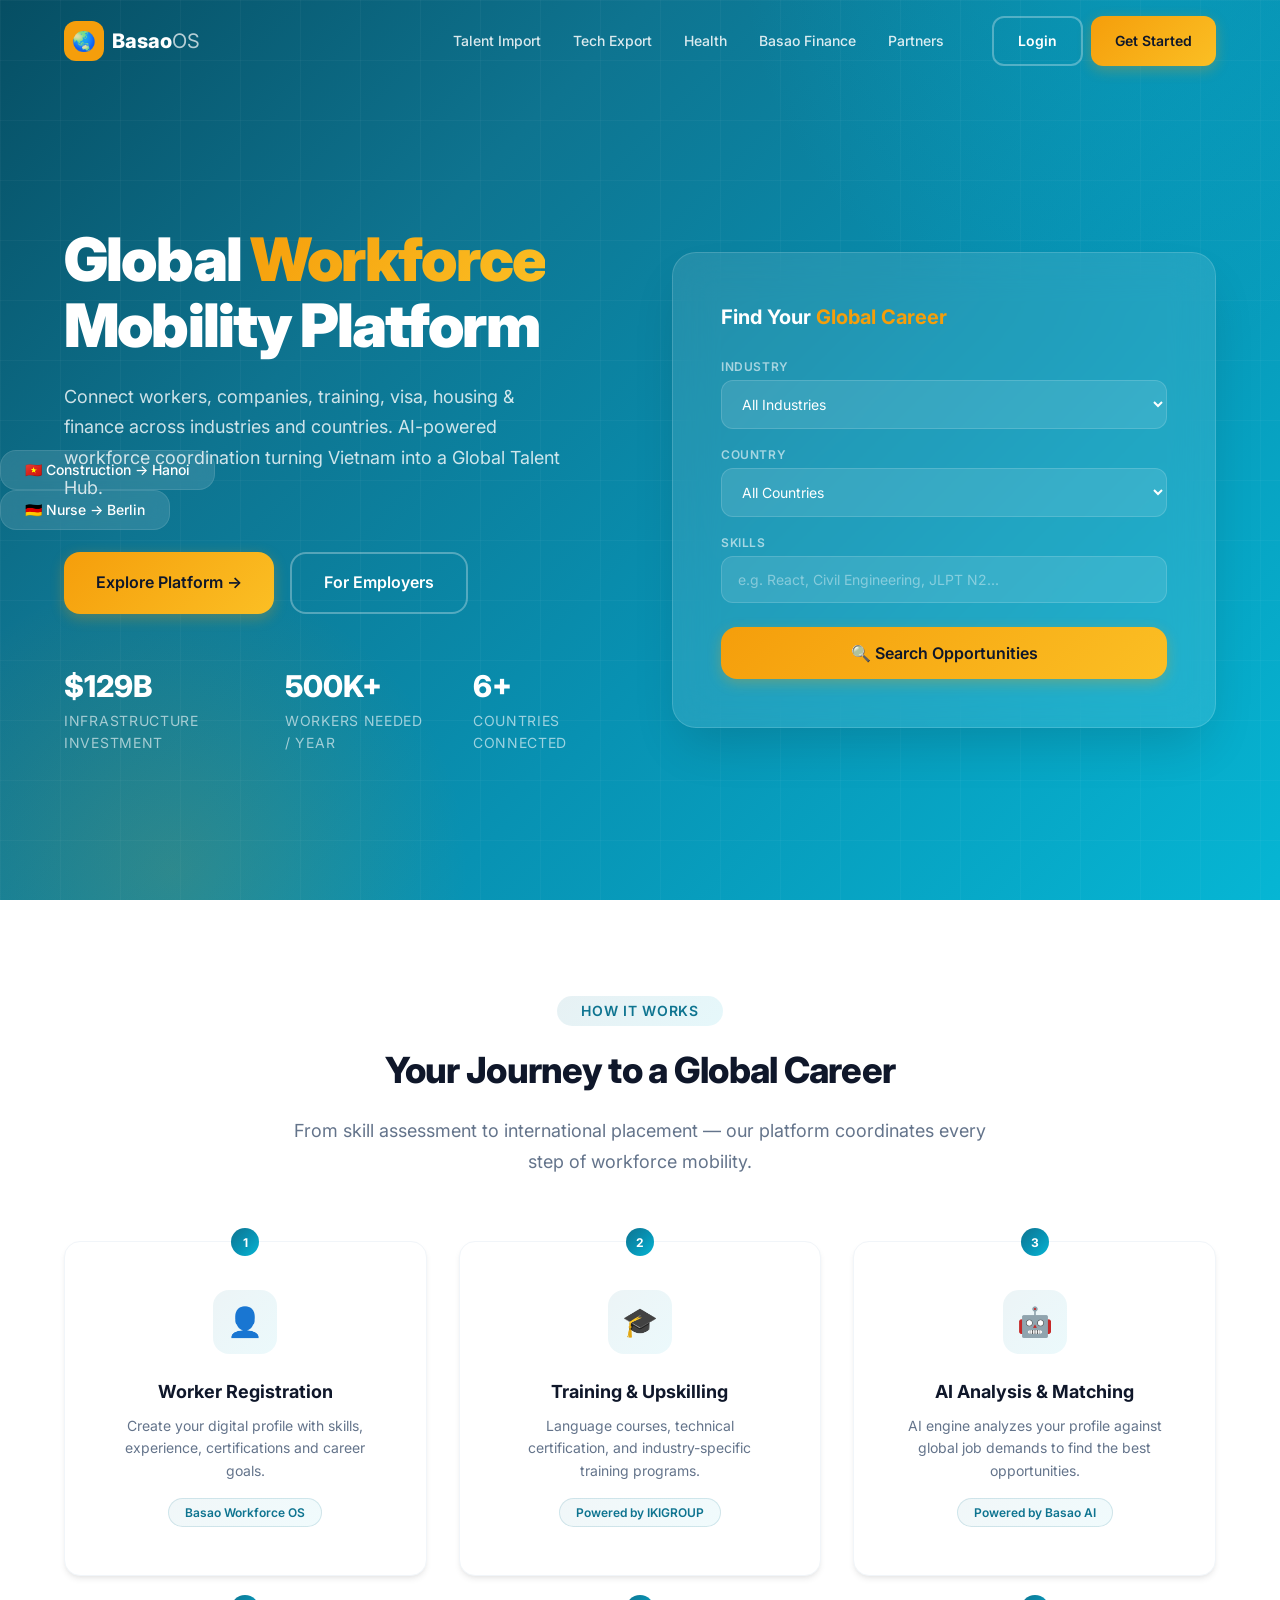
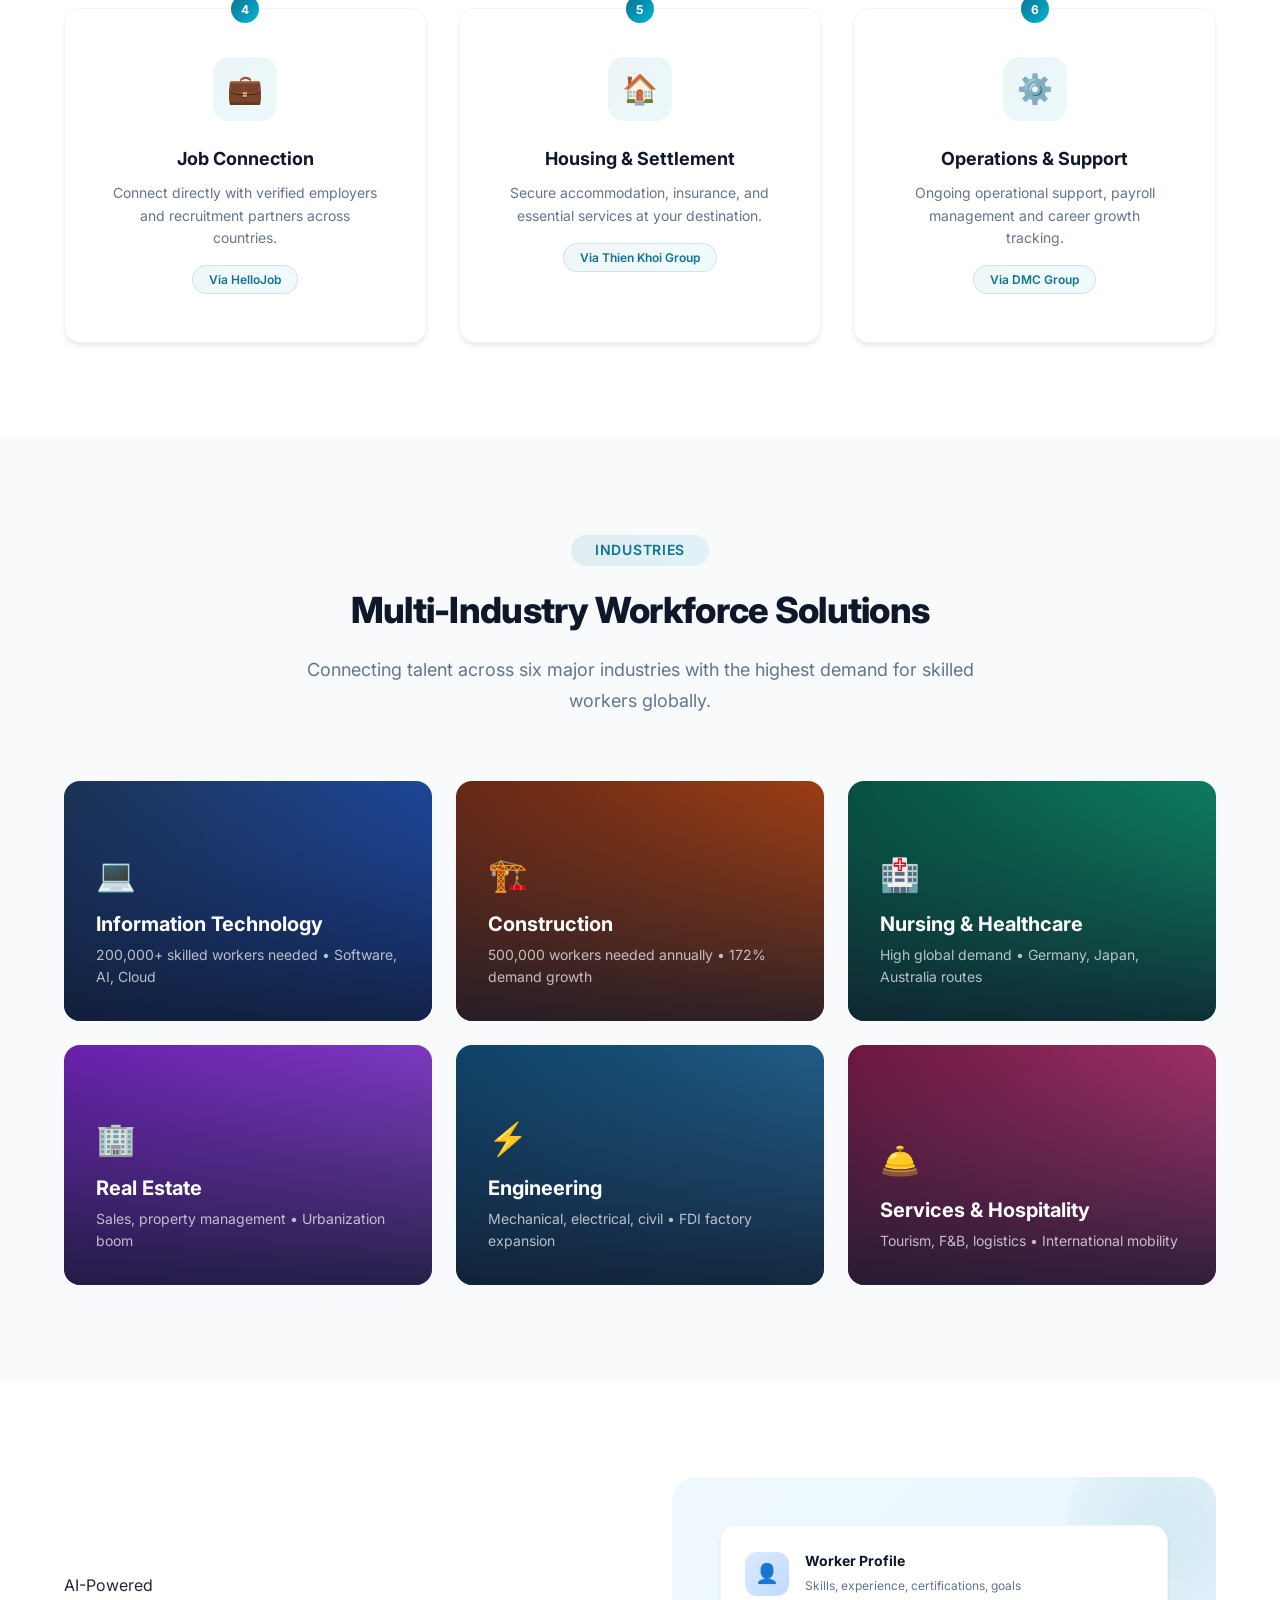
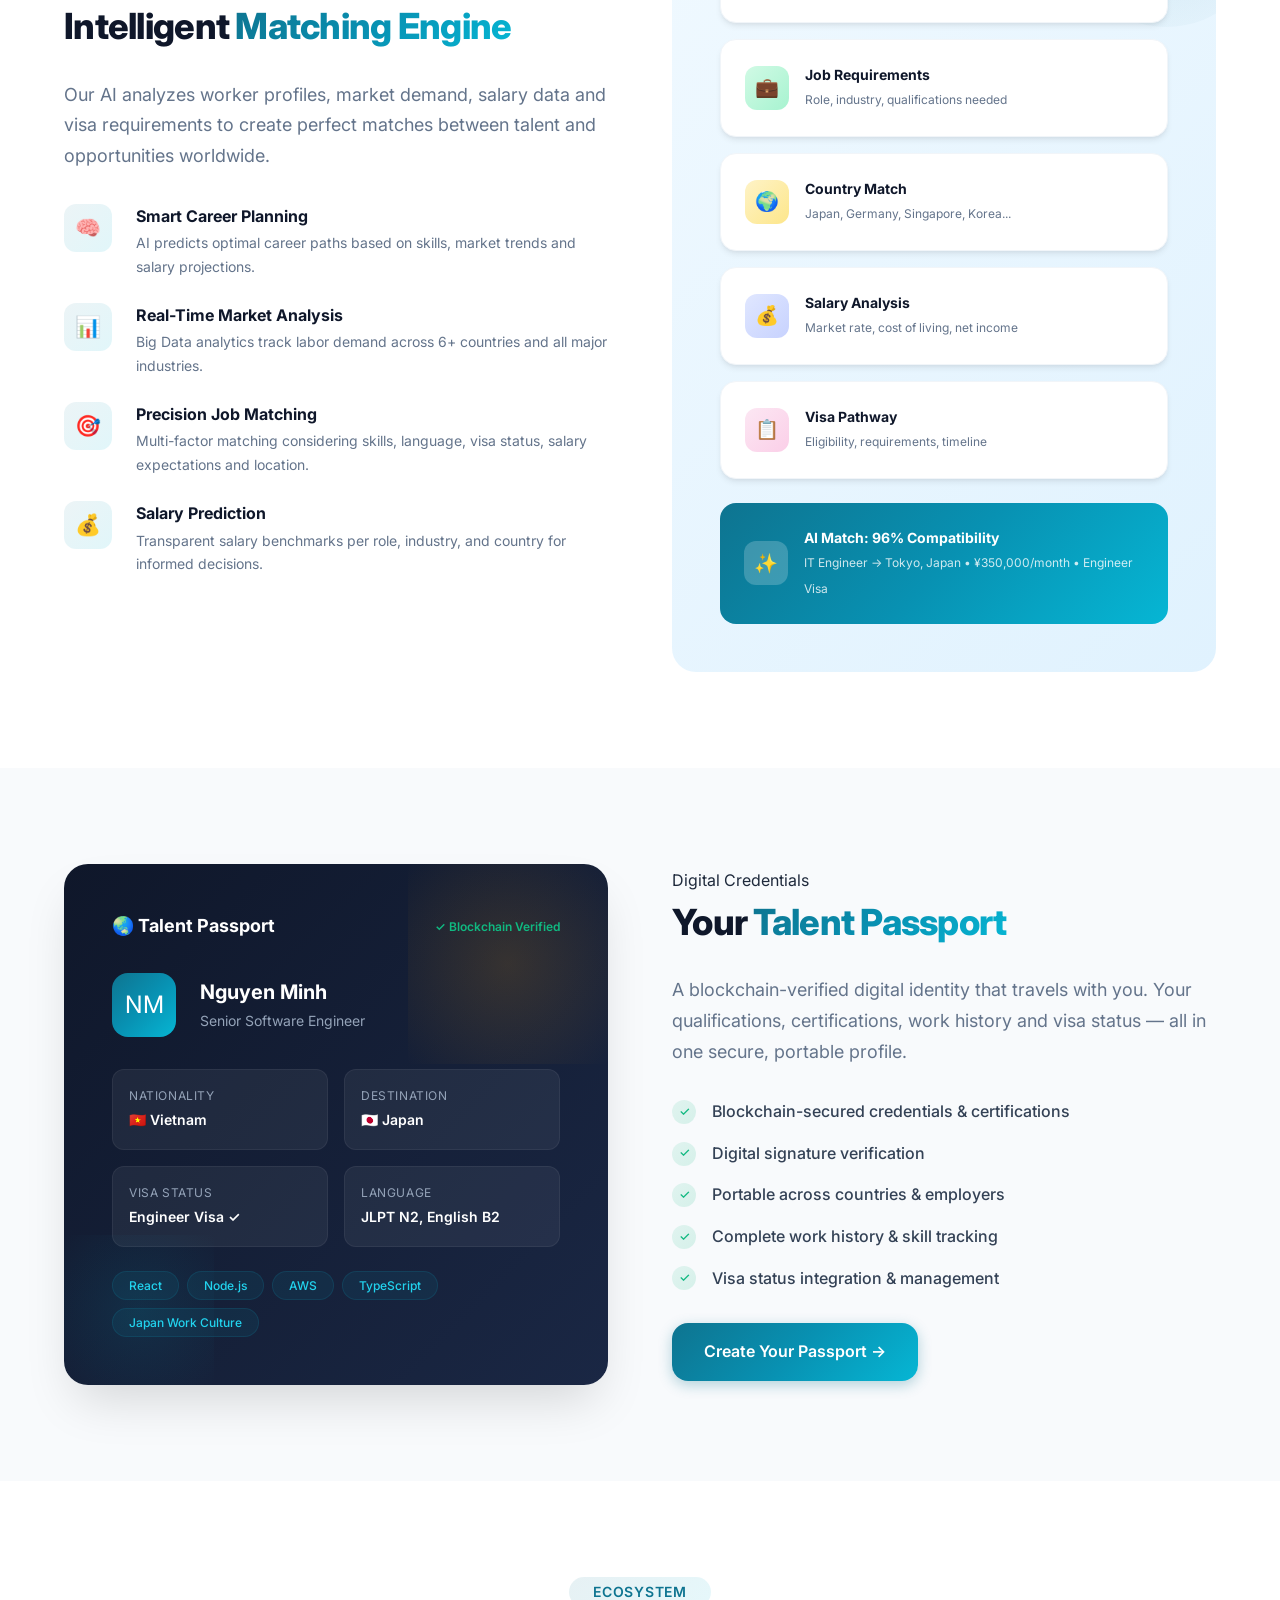
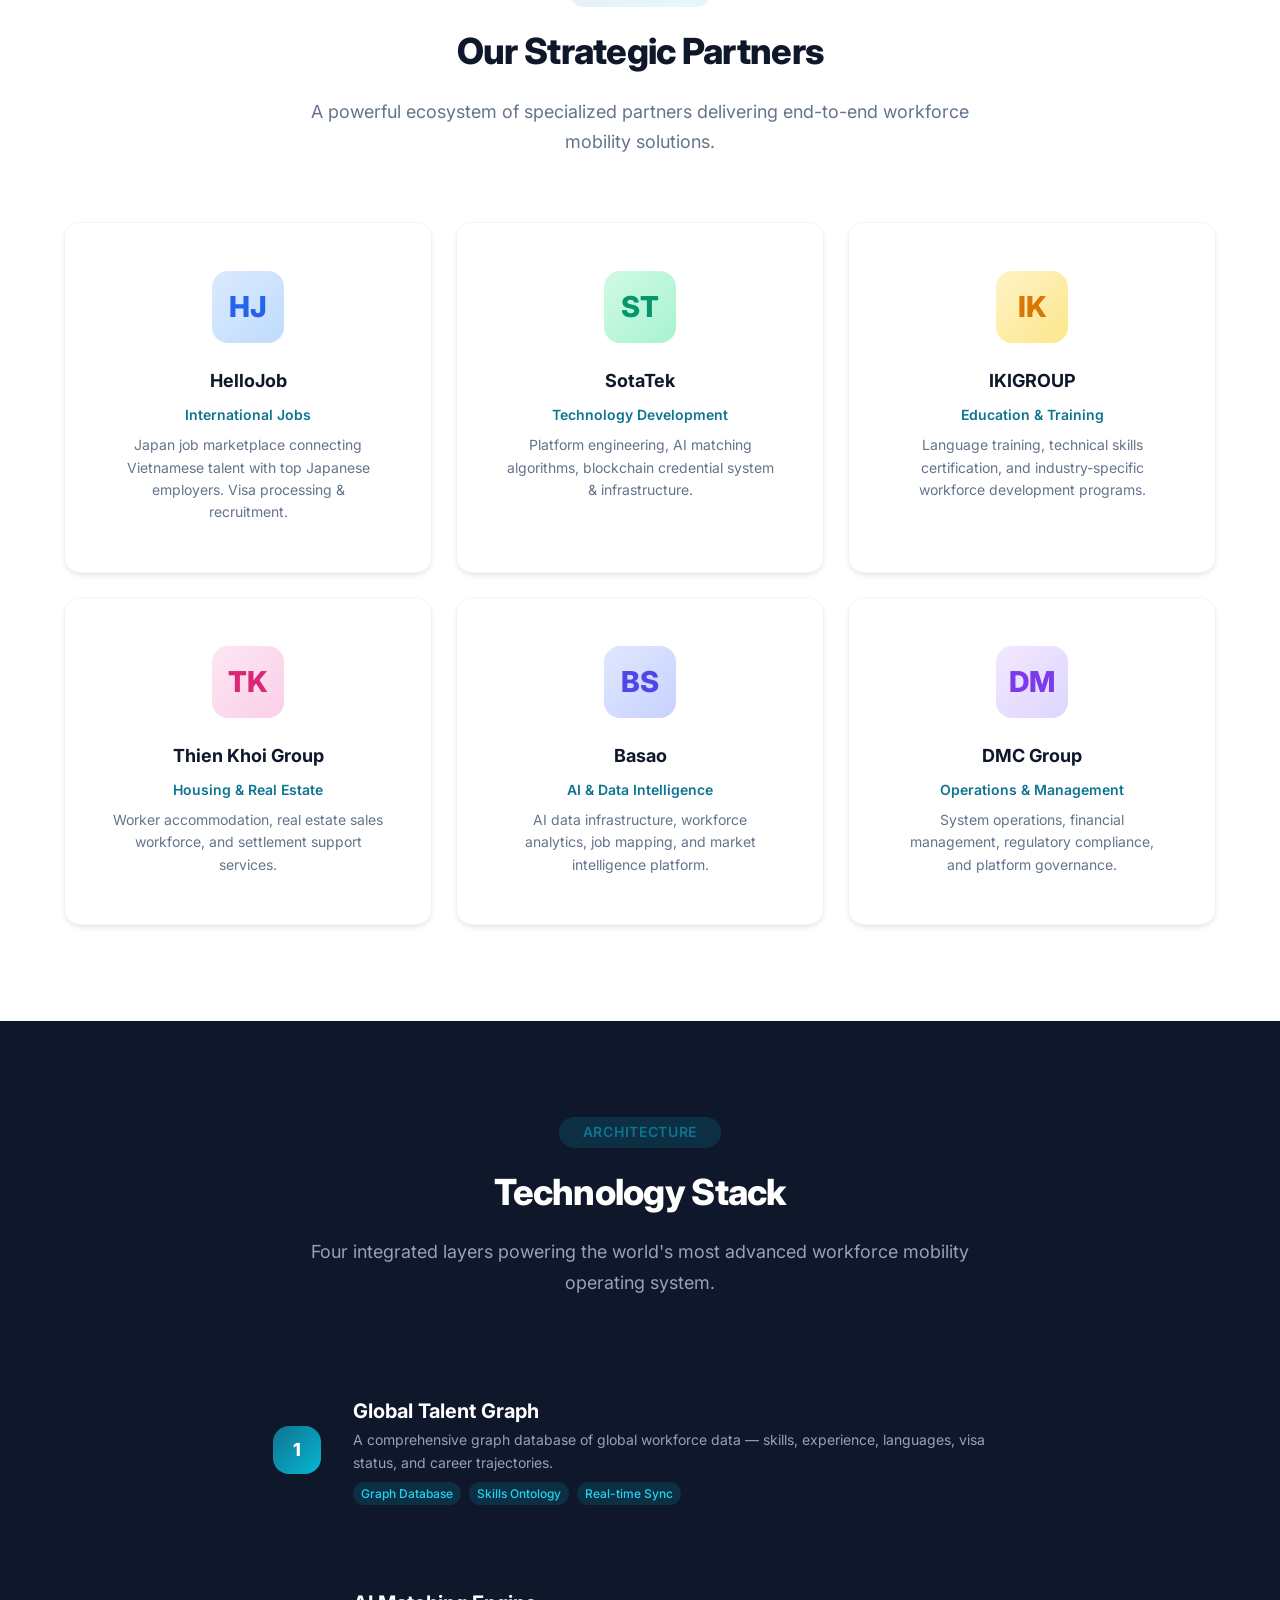
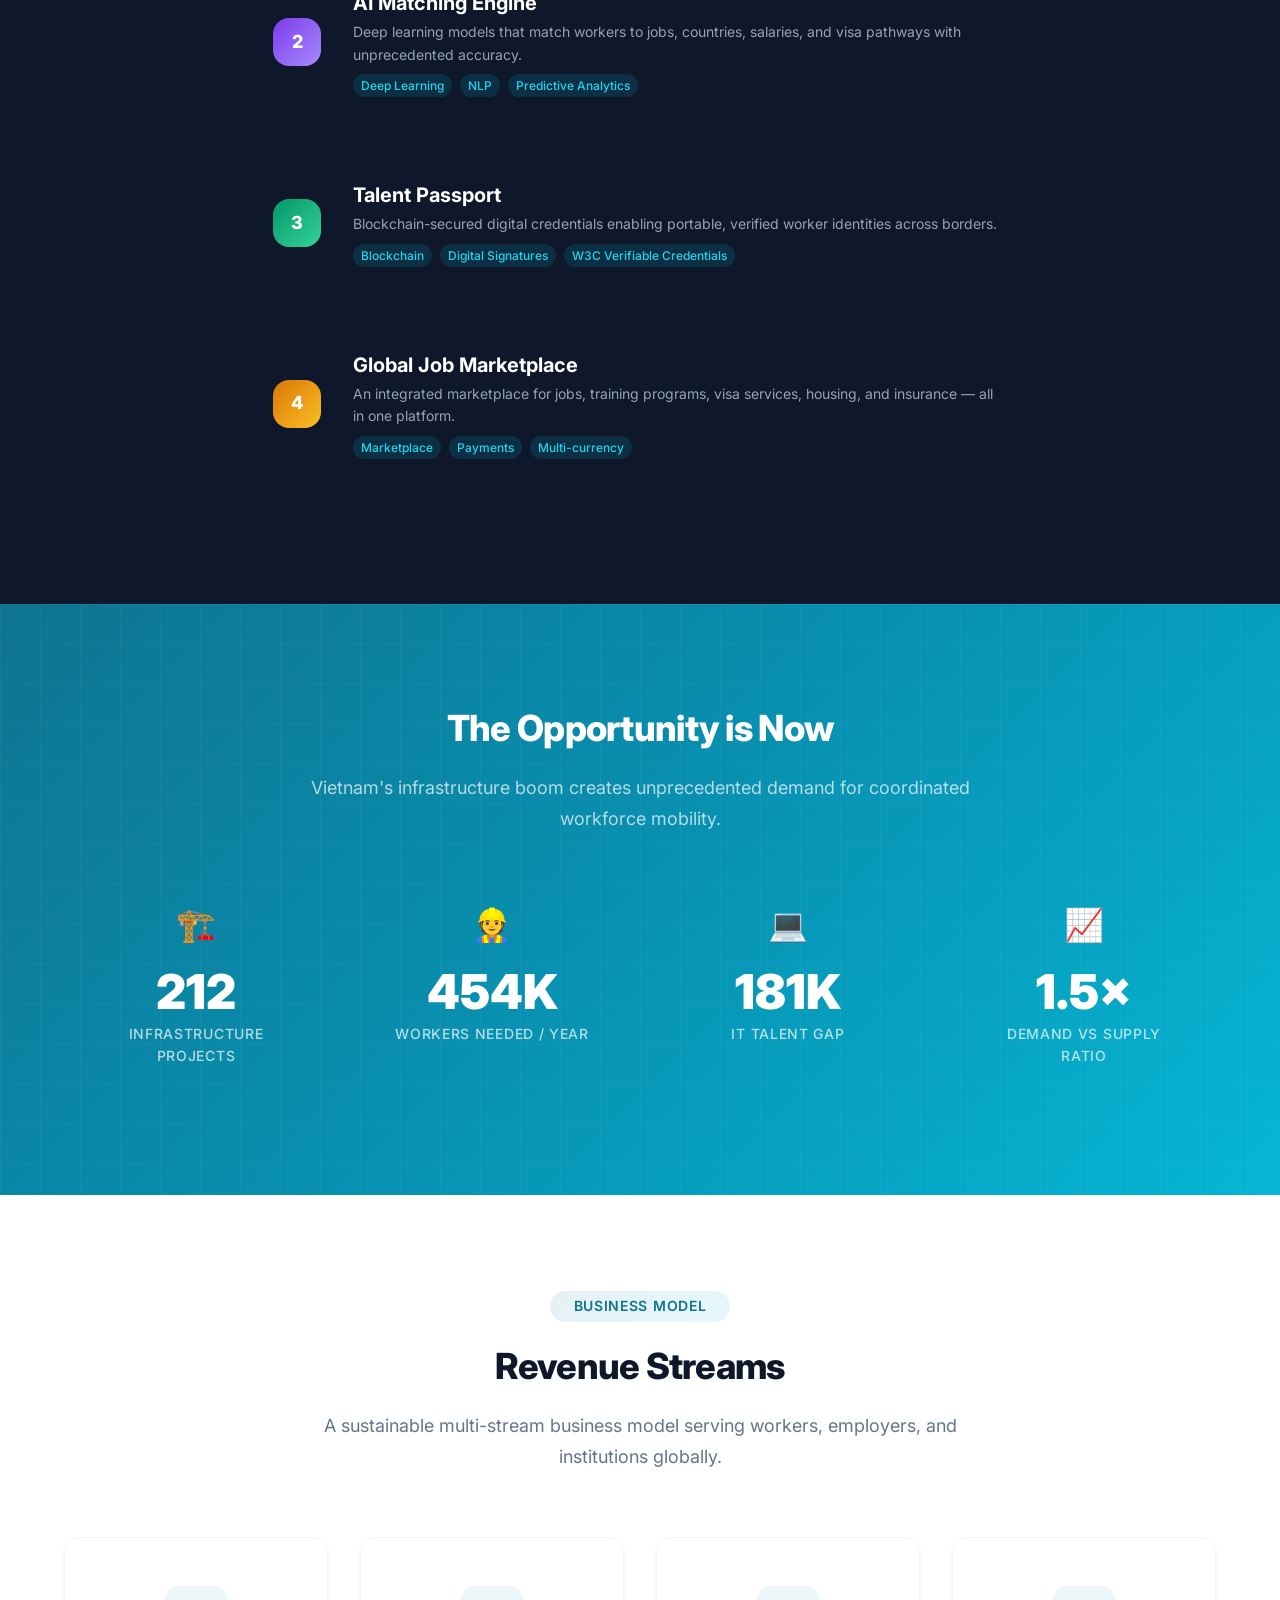
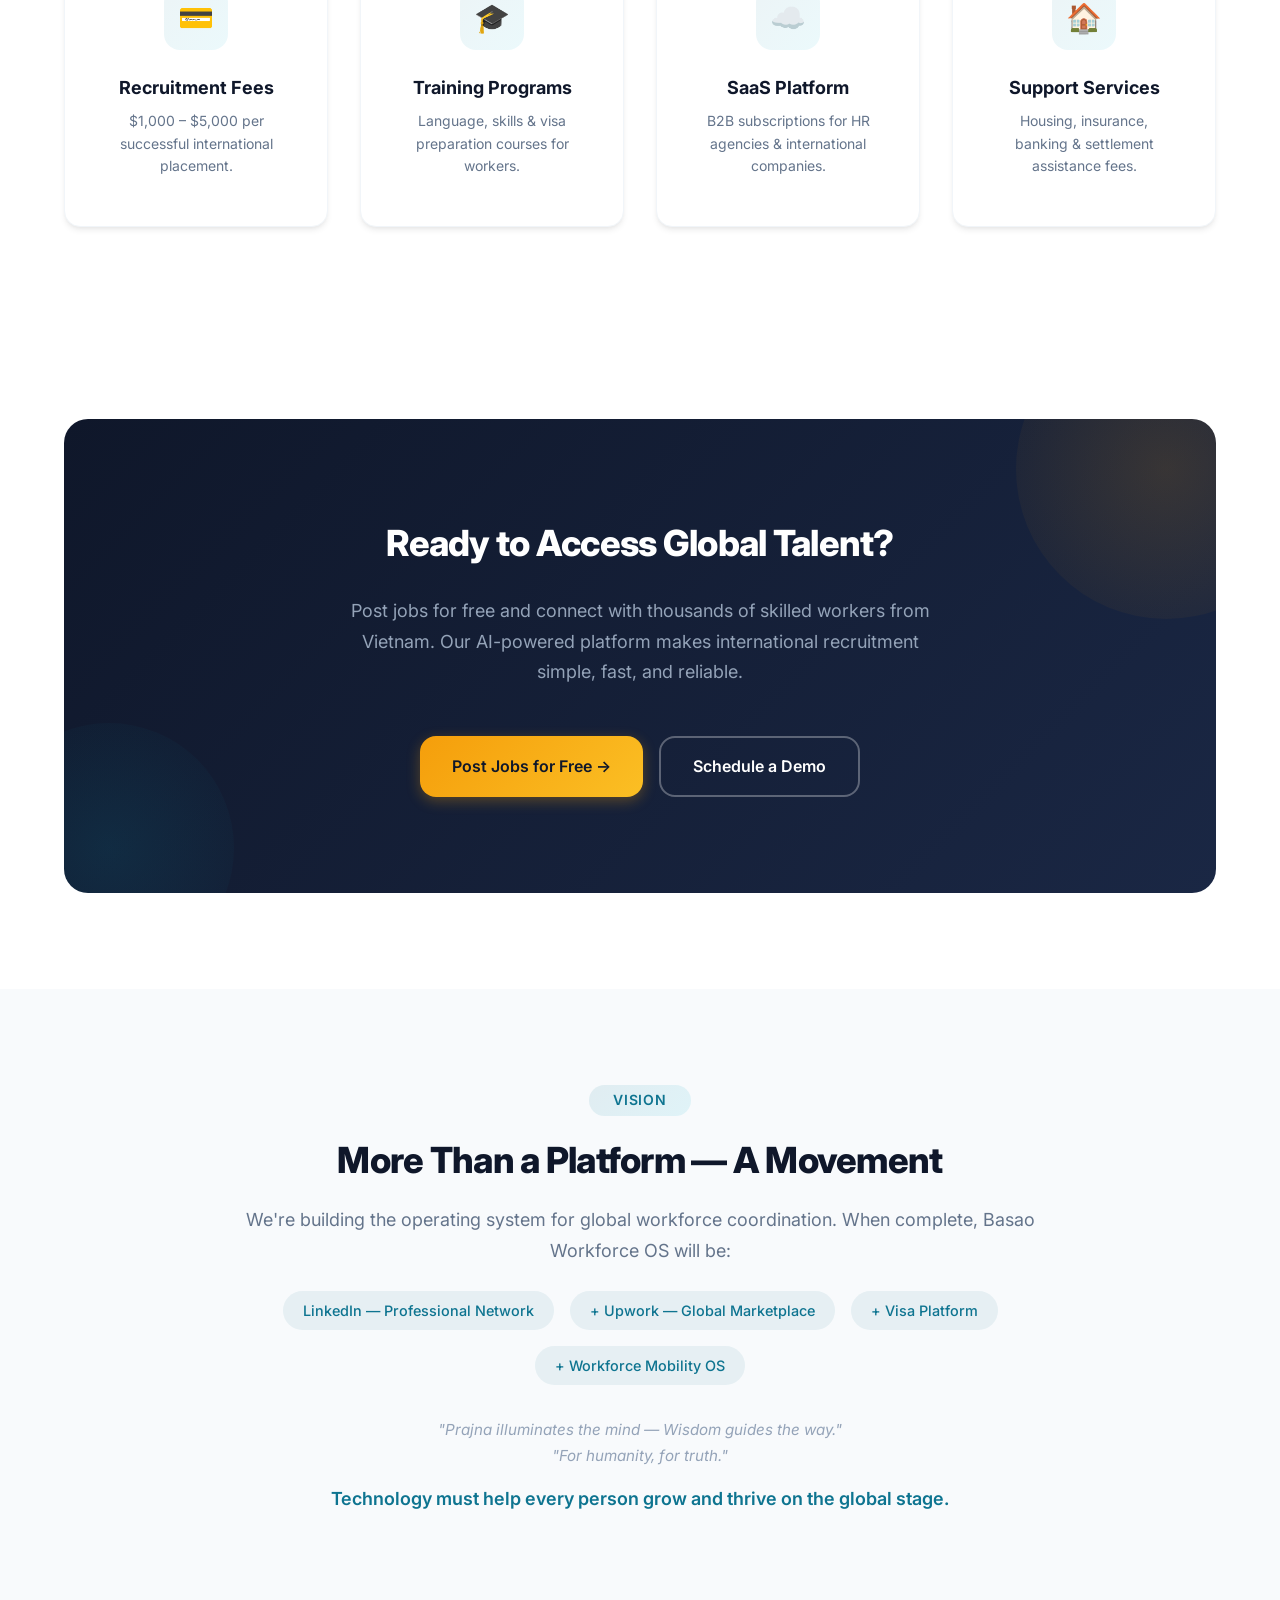
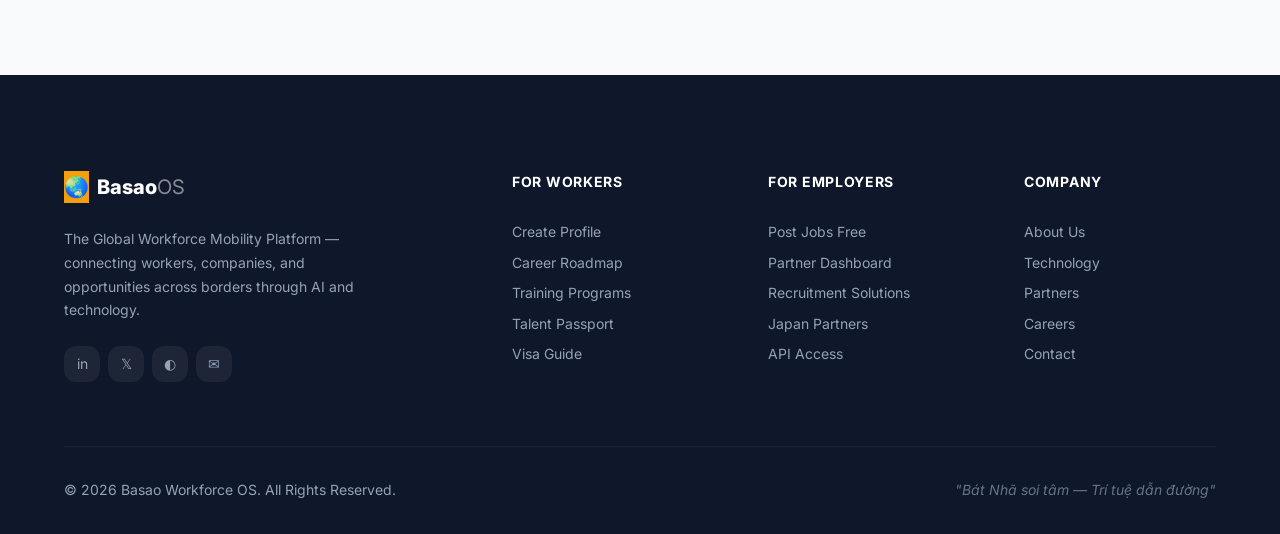
==== commit afbeed49: "feat: Add Basao Financial OS, Partner Registration Form, update nav ecosystem" ====
--- a/index.html
+++ b/index.html
@@ -26,8 +26,8 @@
         <ul class="nav-links">
           <li><a href="talent-import.html">Talent Import</a></li>
           <li><a href="tech-export.html">Tech Export</a></li>
-          <li><a href="worker-investment.html">Investment</a></li>
           <li><a href="worker-health.html">Health</a></li>
+          <li><a href="basao-finance.html">Basao Finance</a></li>
           <li><a href="#partners">Partners</a></li>
         </ul>
         <div class="nav-actions">
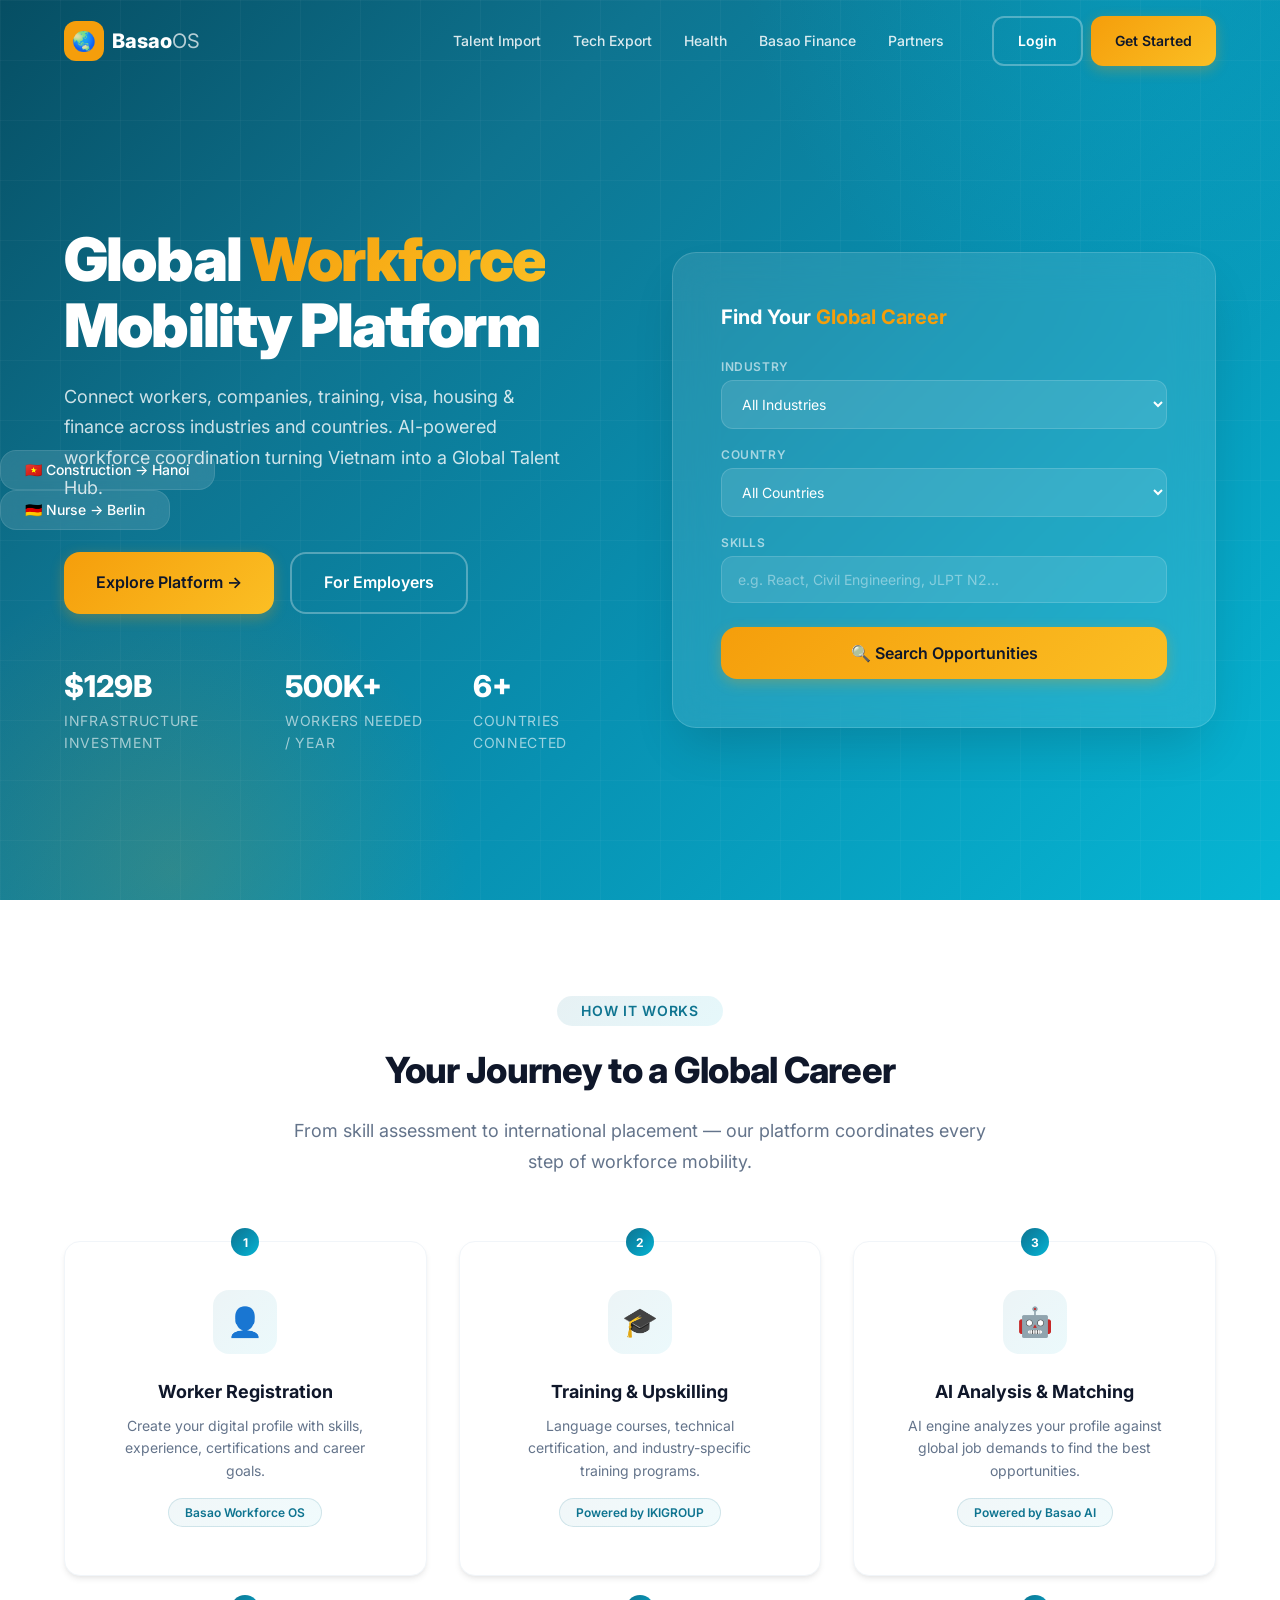
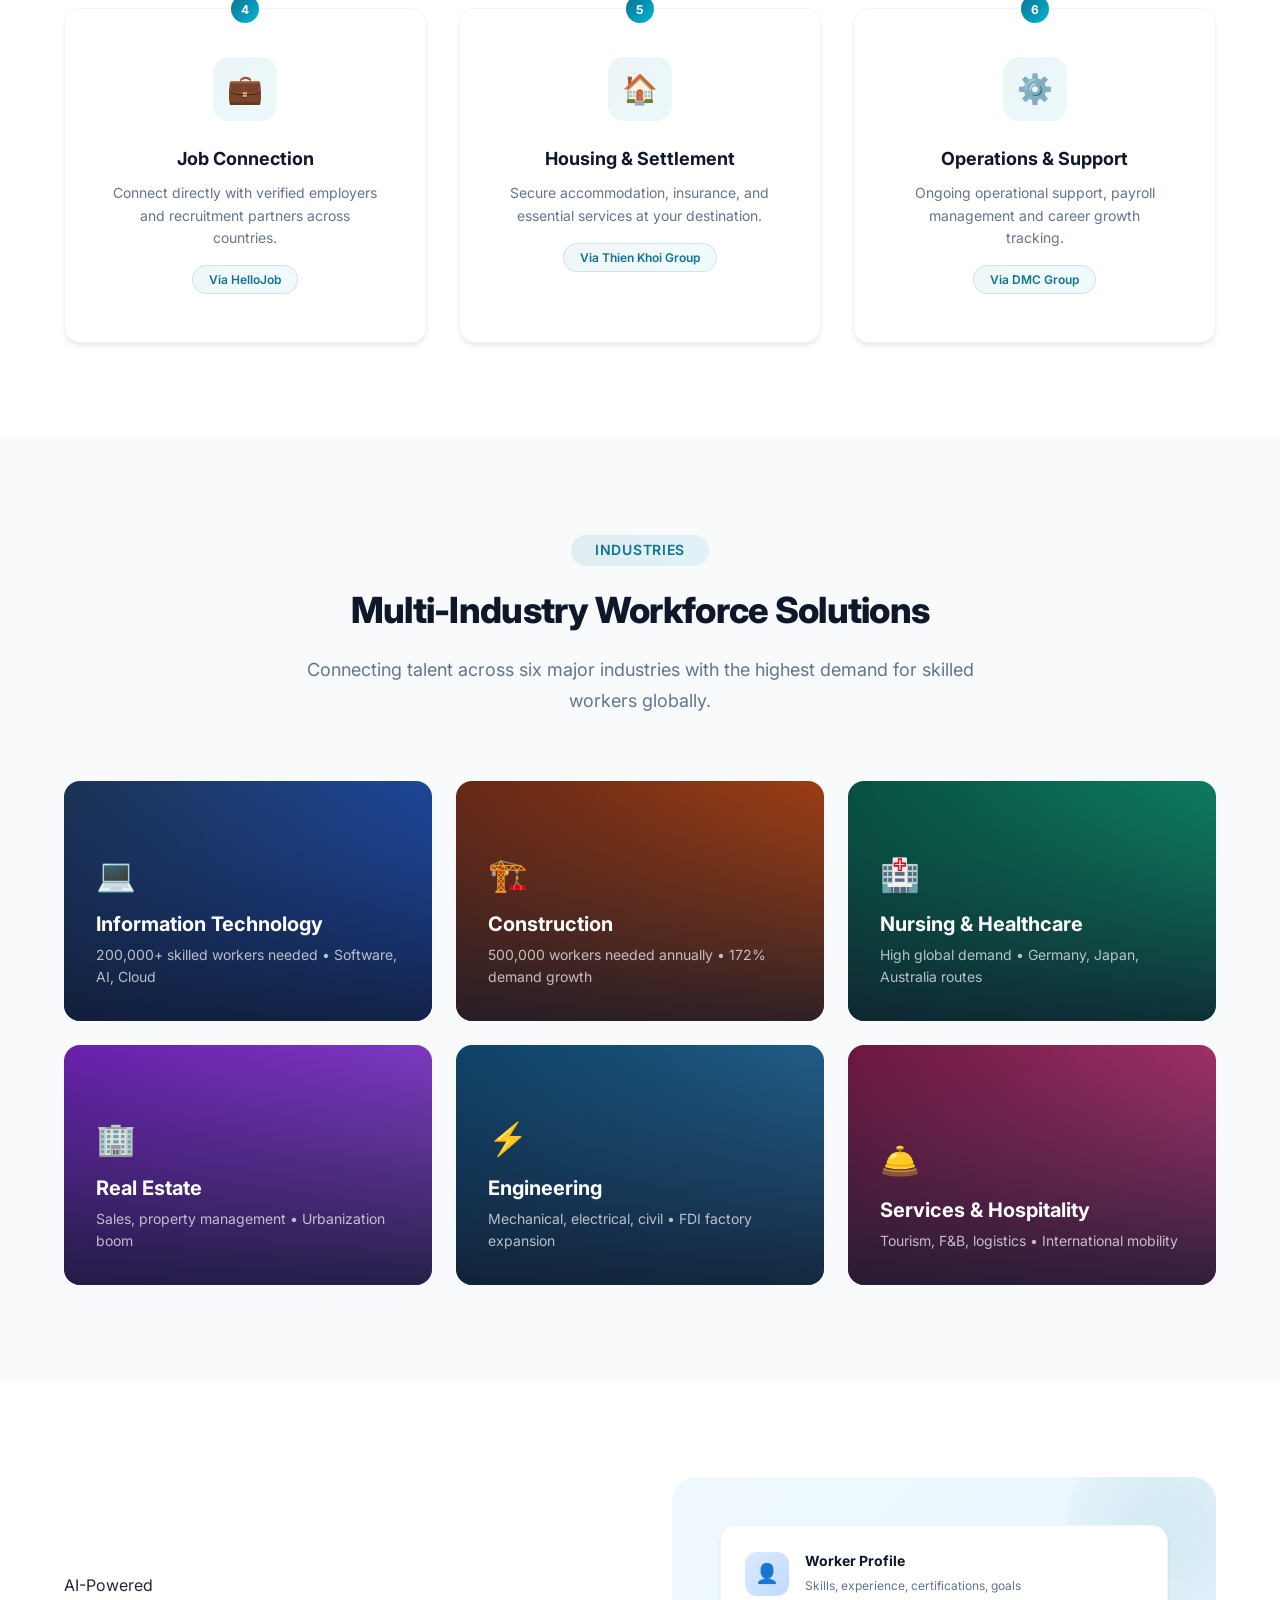
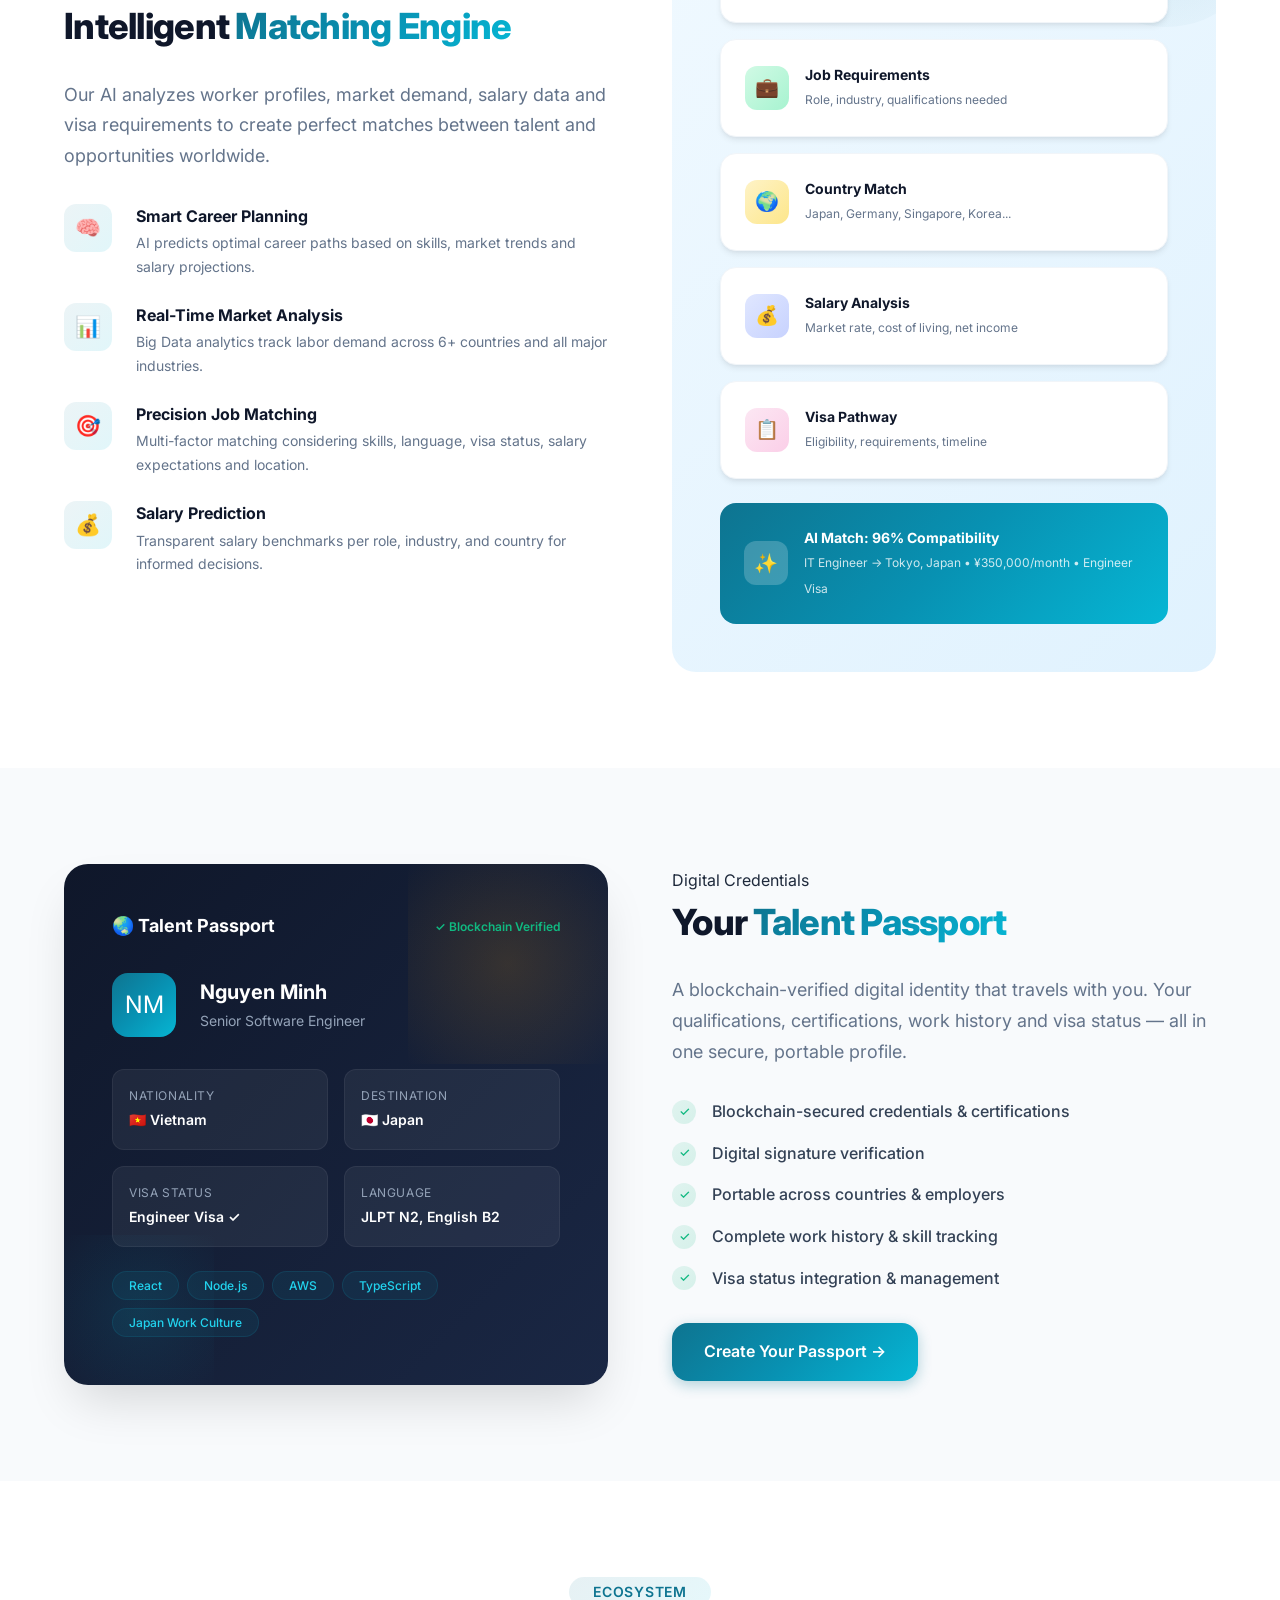
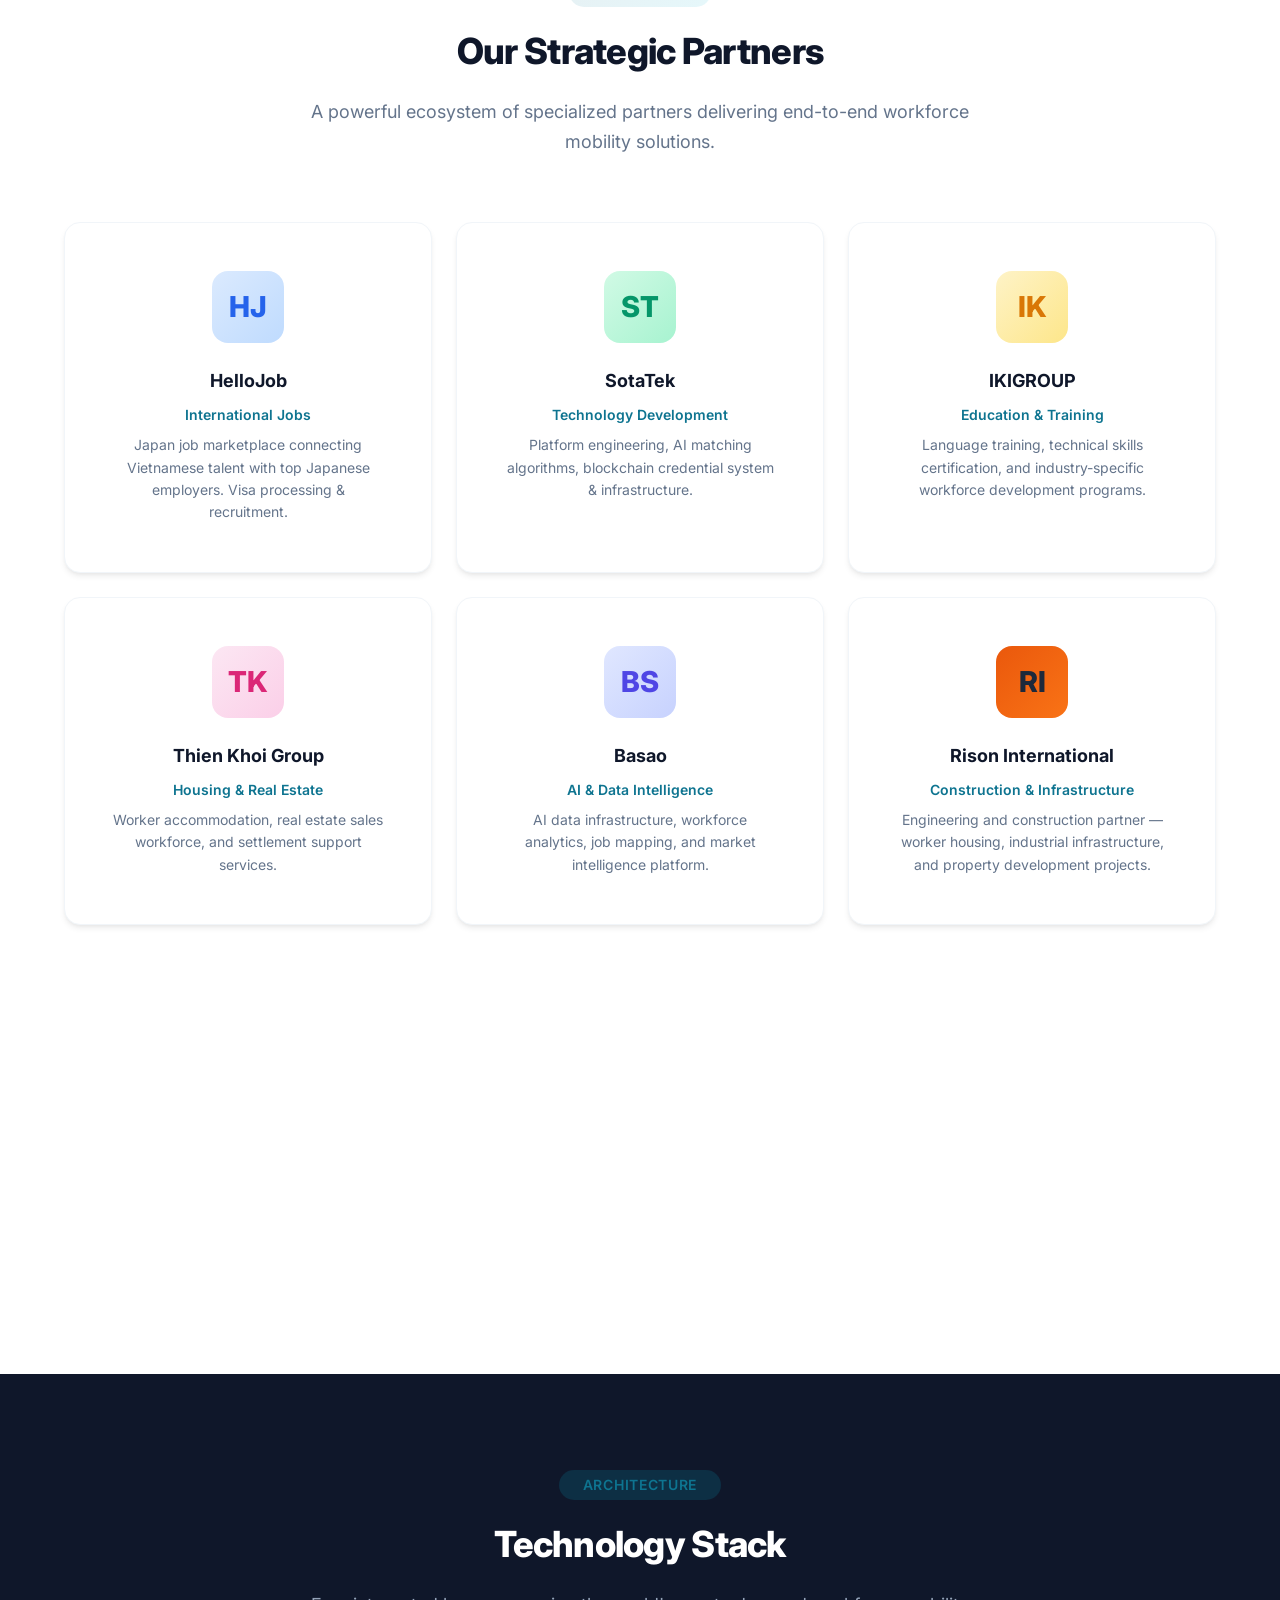
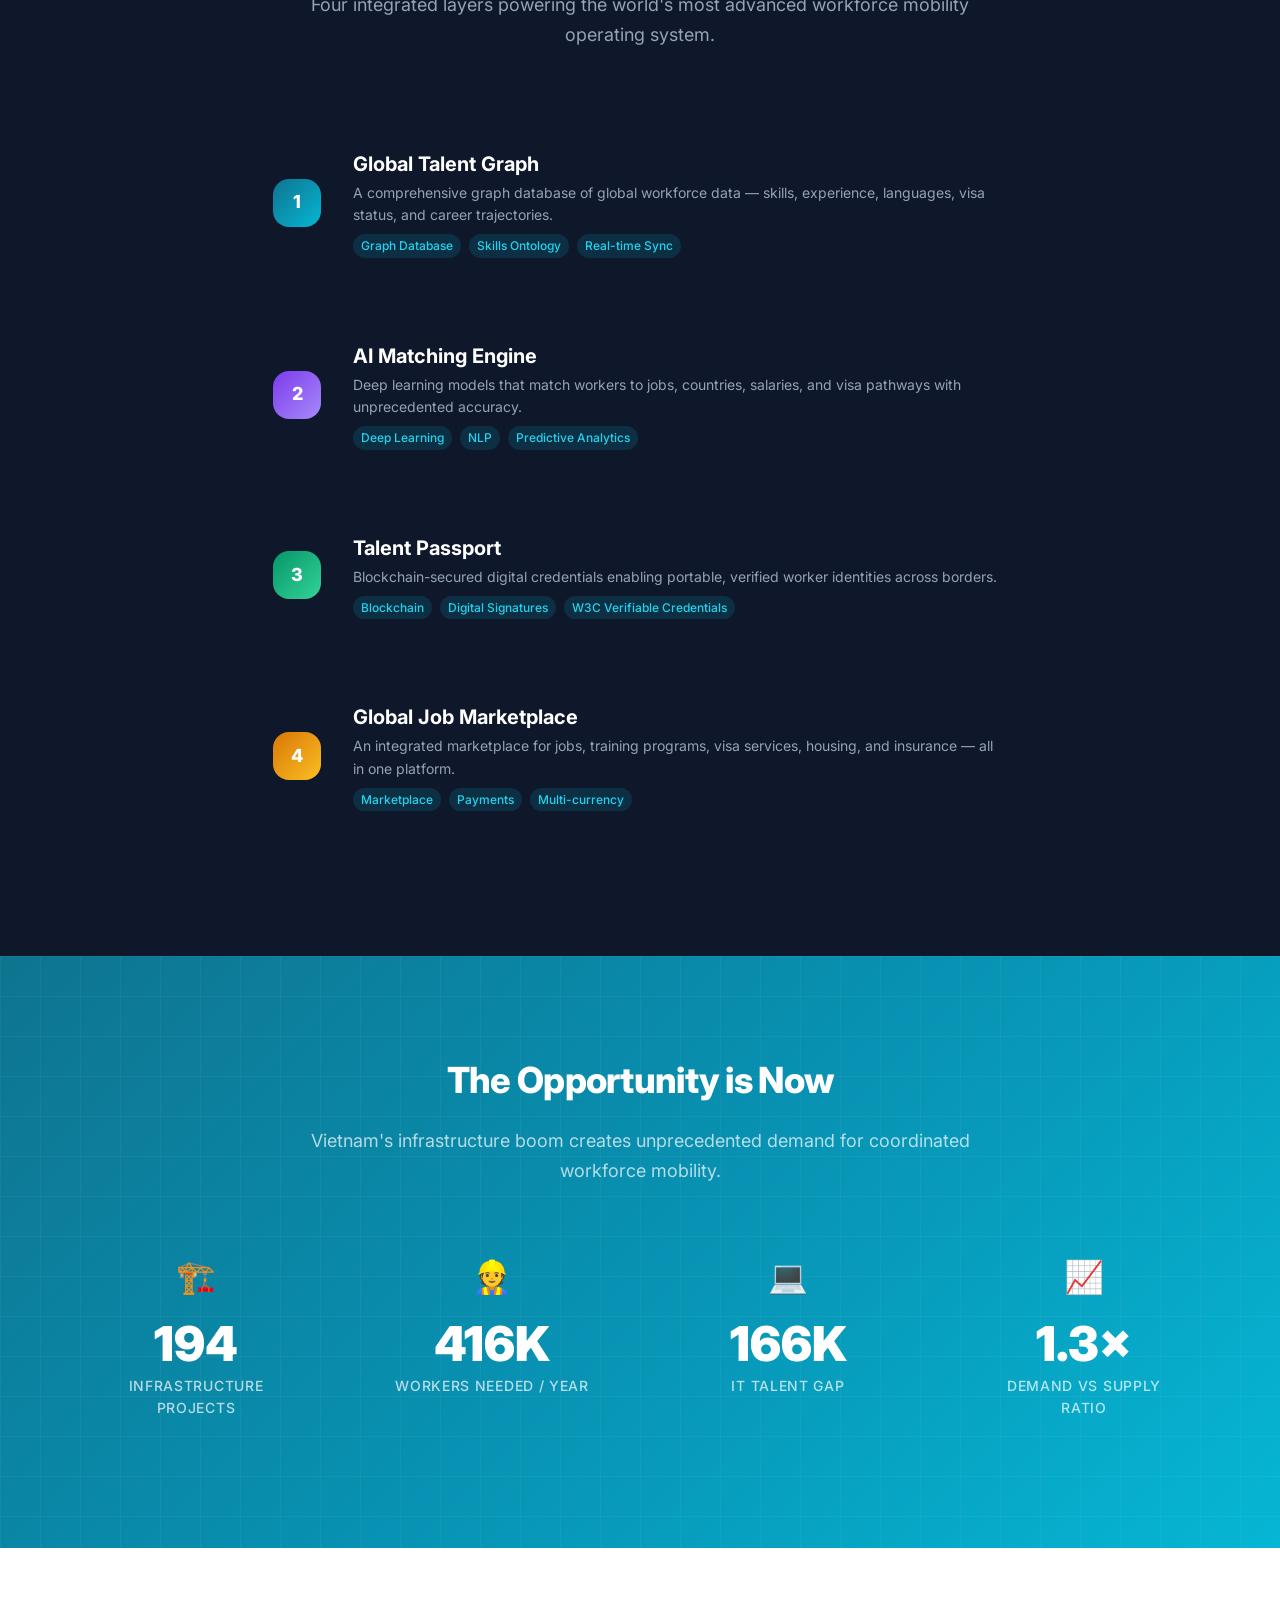
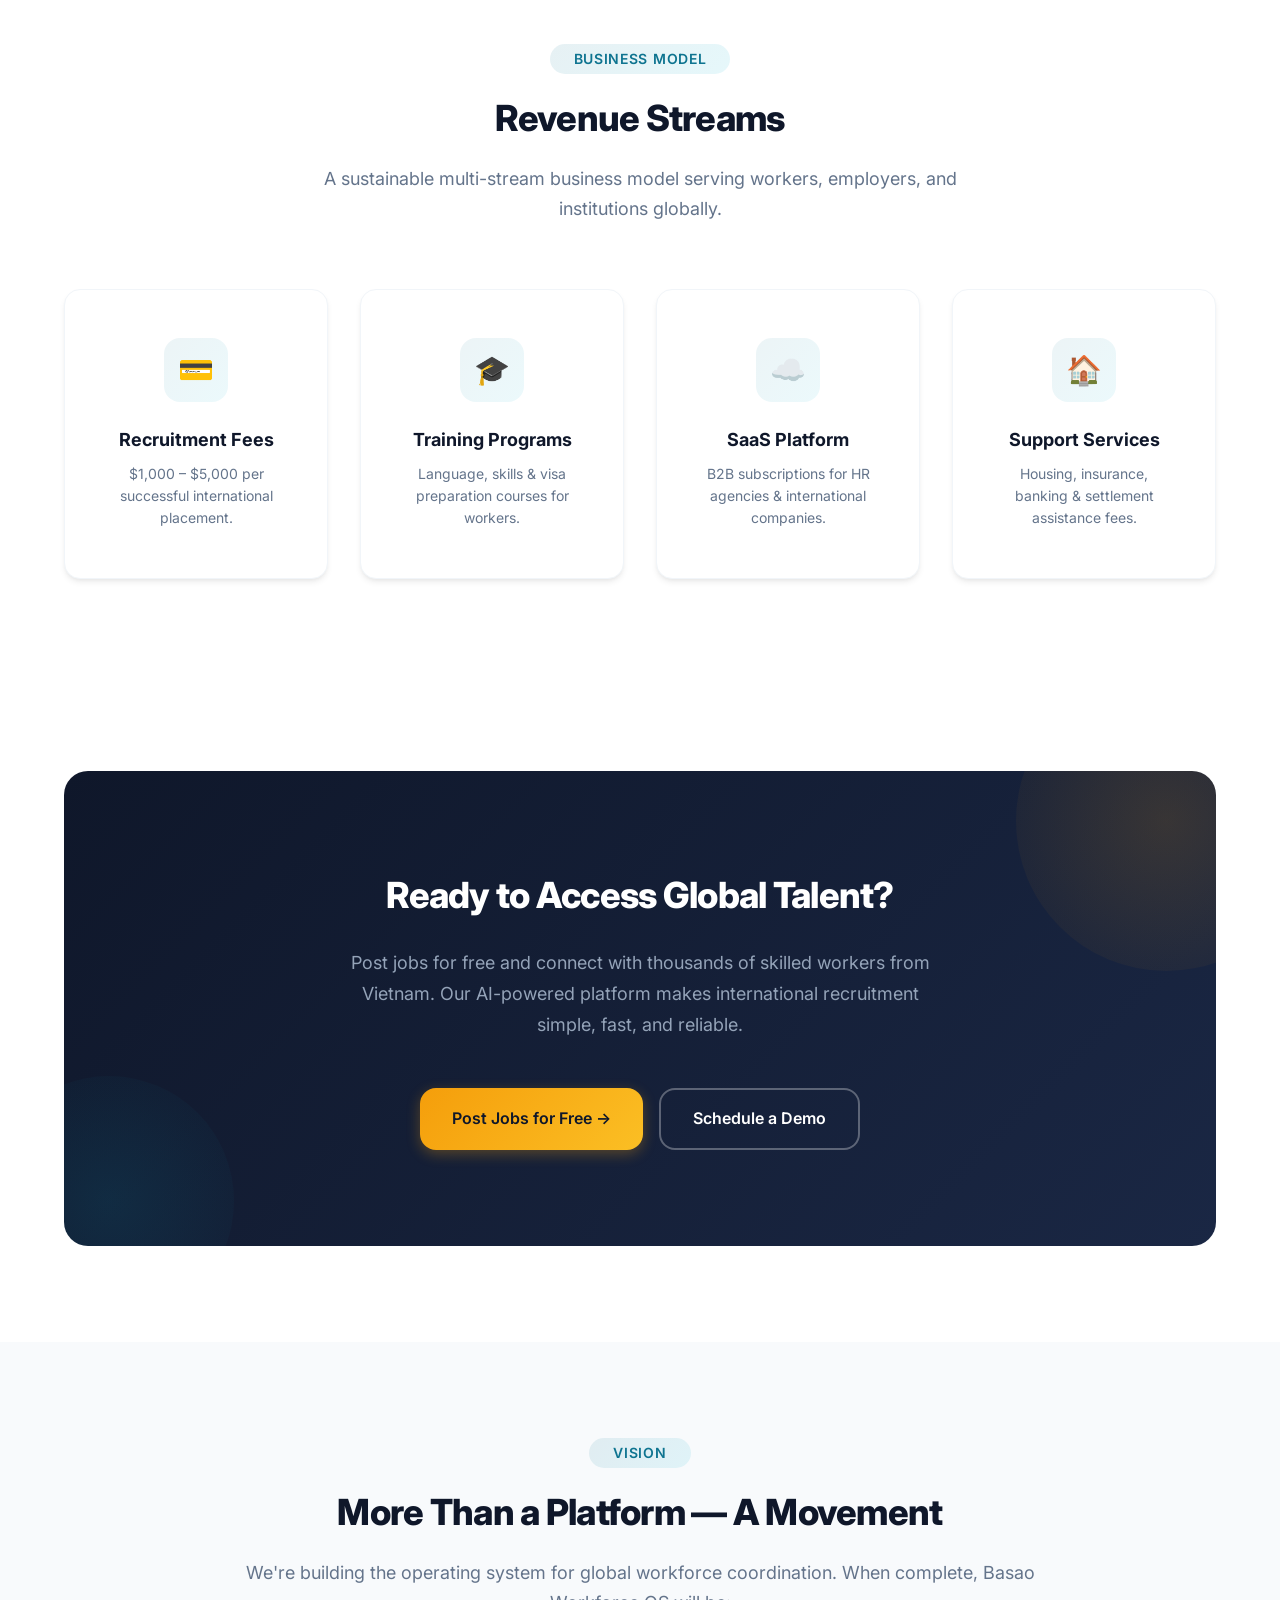
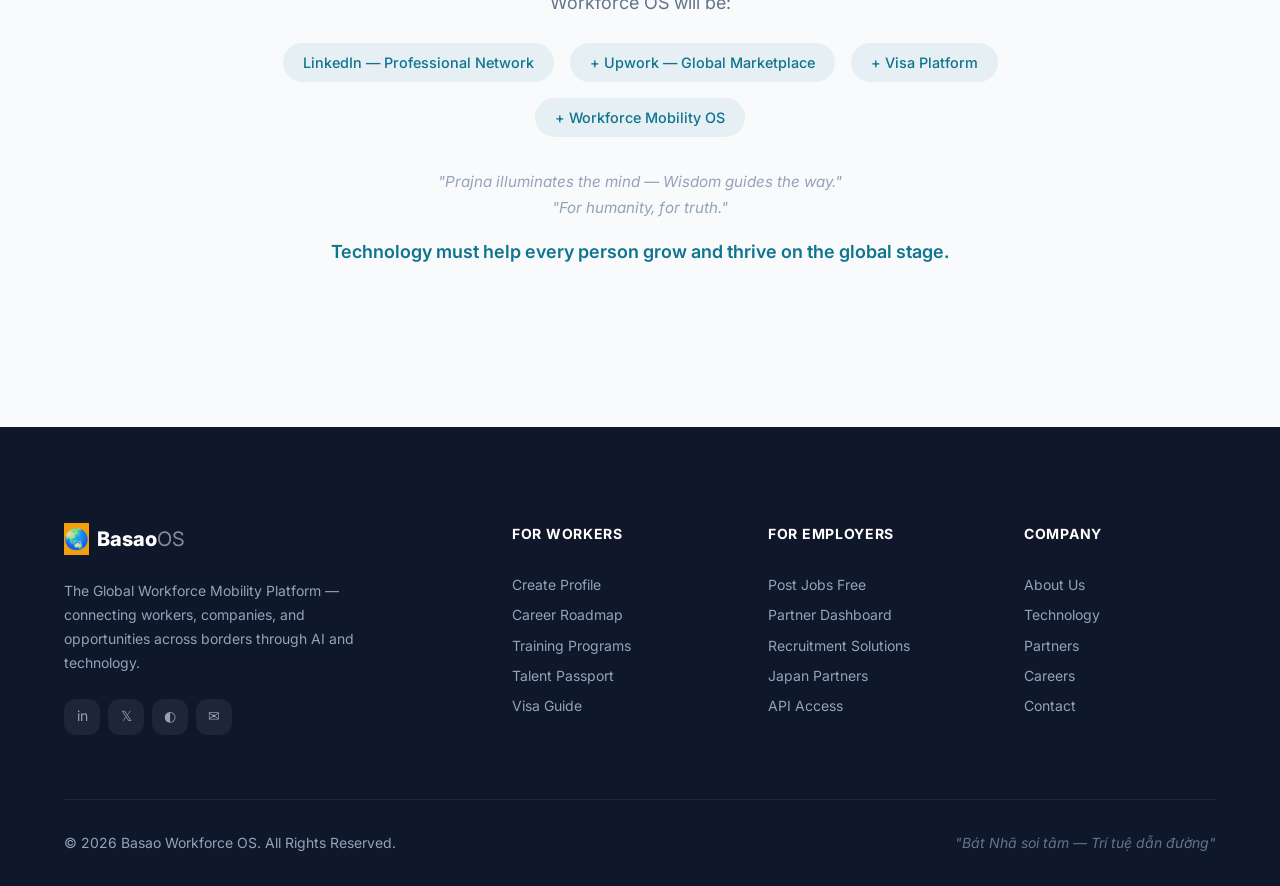
==== commit 51431ddd: "feat: Add Rison International & Rentai/G-Home partners, Basao Finance page, Partner Registration for" ====
--- a/index.html
+++ b/index.html
@@ -32,7 +32,7 @@
         </ul>
         <div class="nav-actions">
           <a href="#contact" class="btn btn-outline">Login</a>
-          <a href="#contact" class="btn btn-accent">Get Started</a>
+          <a href="partner-register.html" class="btn btn-accent">Get Started</a>
         </div>
       </nav>
 
@@ -473,6 +473,22 @@
         </div>
 
         <div class="partner-card">
+          <div class="partner-logo" style="background: linear-gradient(135deg, #ea580c, #f97316);">RI</div>
+          <h3>Rison International</h3>
+          <div class="partner-role">Construction & Infrastructure</div>
+          <p>Engineering and construction partner — worker housing, industrial infrastructure, and property development
+            projects.</p>
+        </div>
+
+        <div class="partner-card">
+          <div class="partner-logo" style="background: linear-gradient(135deg, #059669, #34d399);">RG</div>
+          <h3>Rentai / G-Home</h3>
+          <div class="partner-role">Worker Housing</div>
+          <p>Accommodation management, rental operations, and housing services for domestic and international workers.
+          </p>
+        </div>
+
+        <div class="partner-card">
           <div class="partner-logo dmc">DM</div>
           <h3>DMC Group</h3>
           <div class="partner-role">Operations & Management</div>
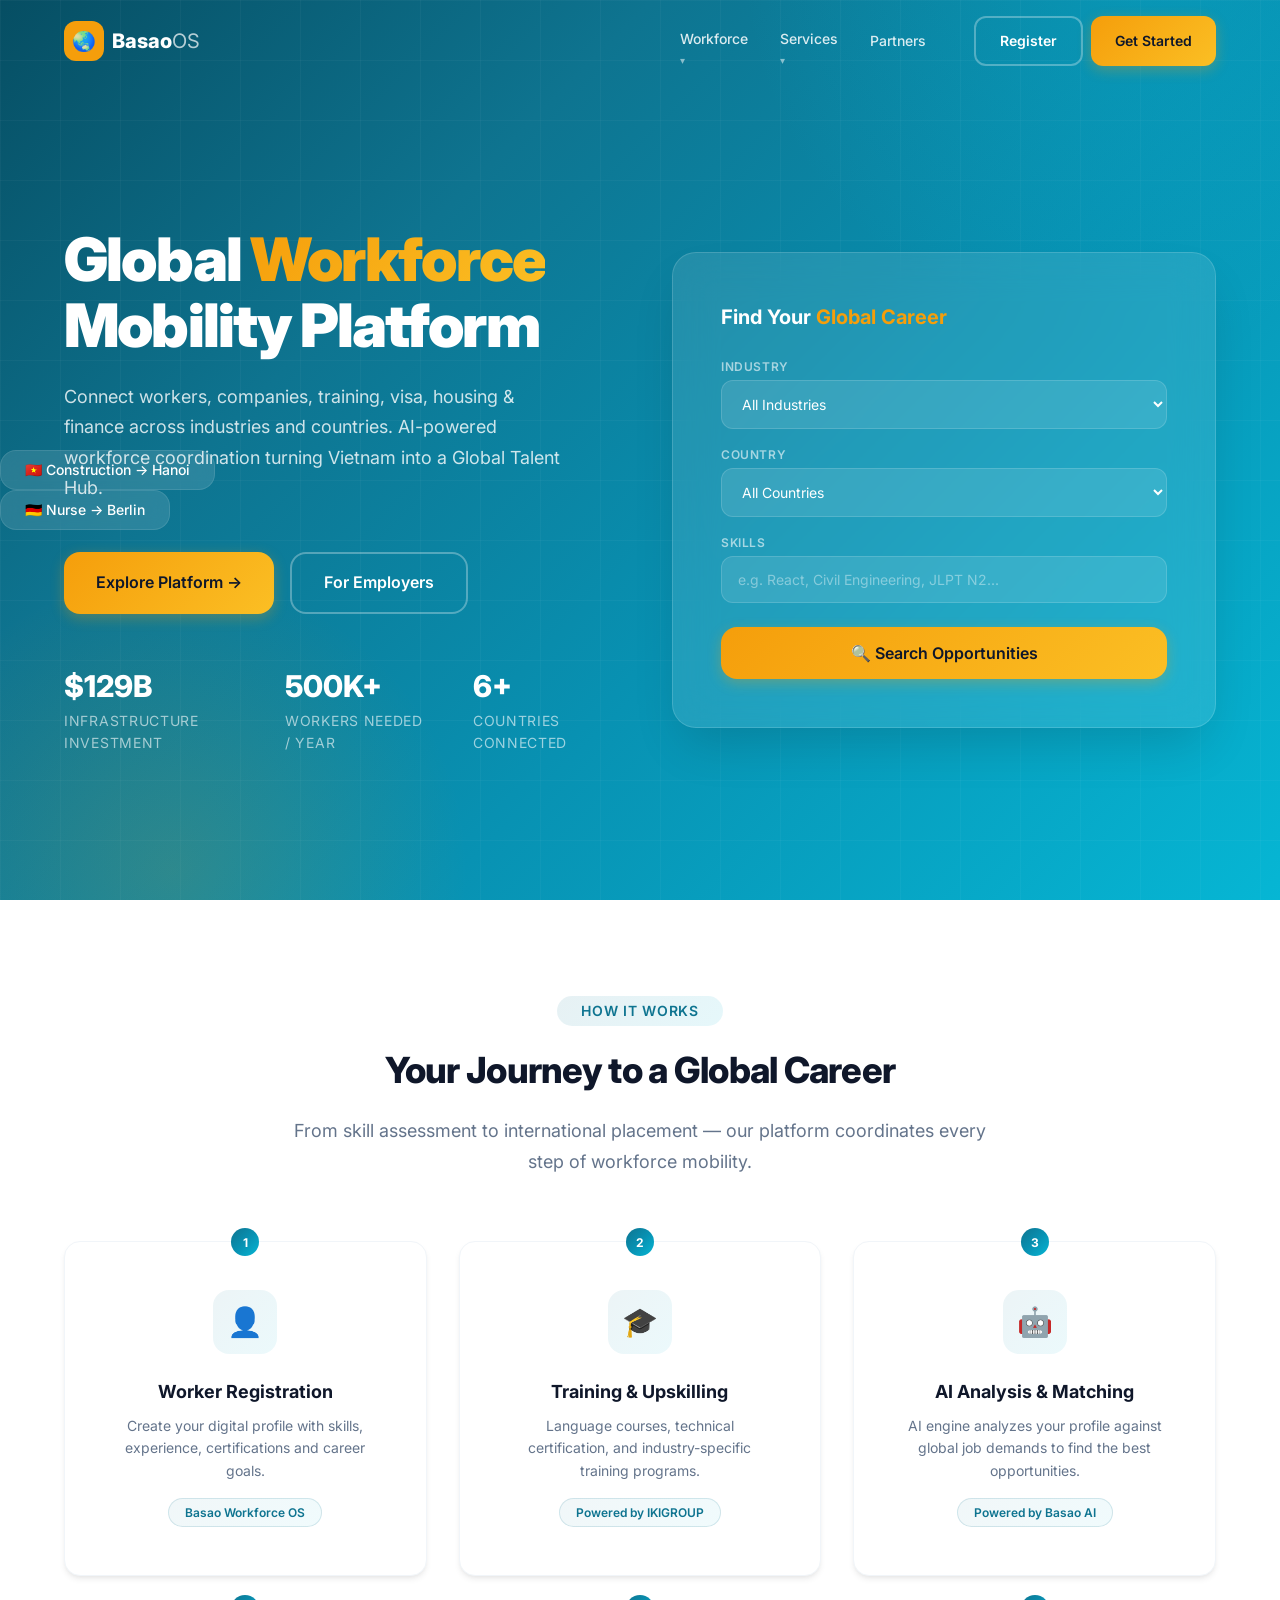
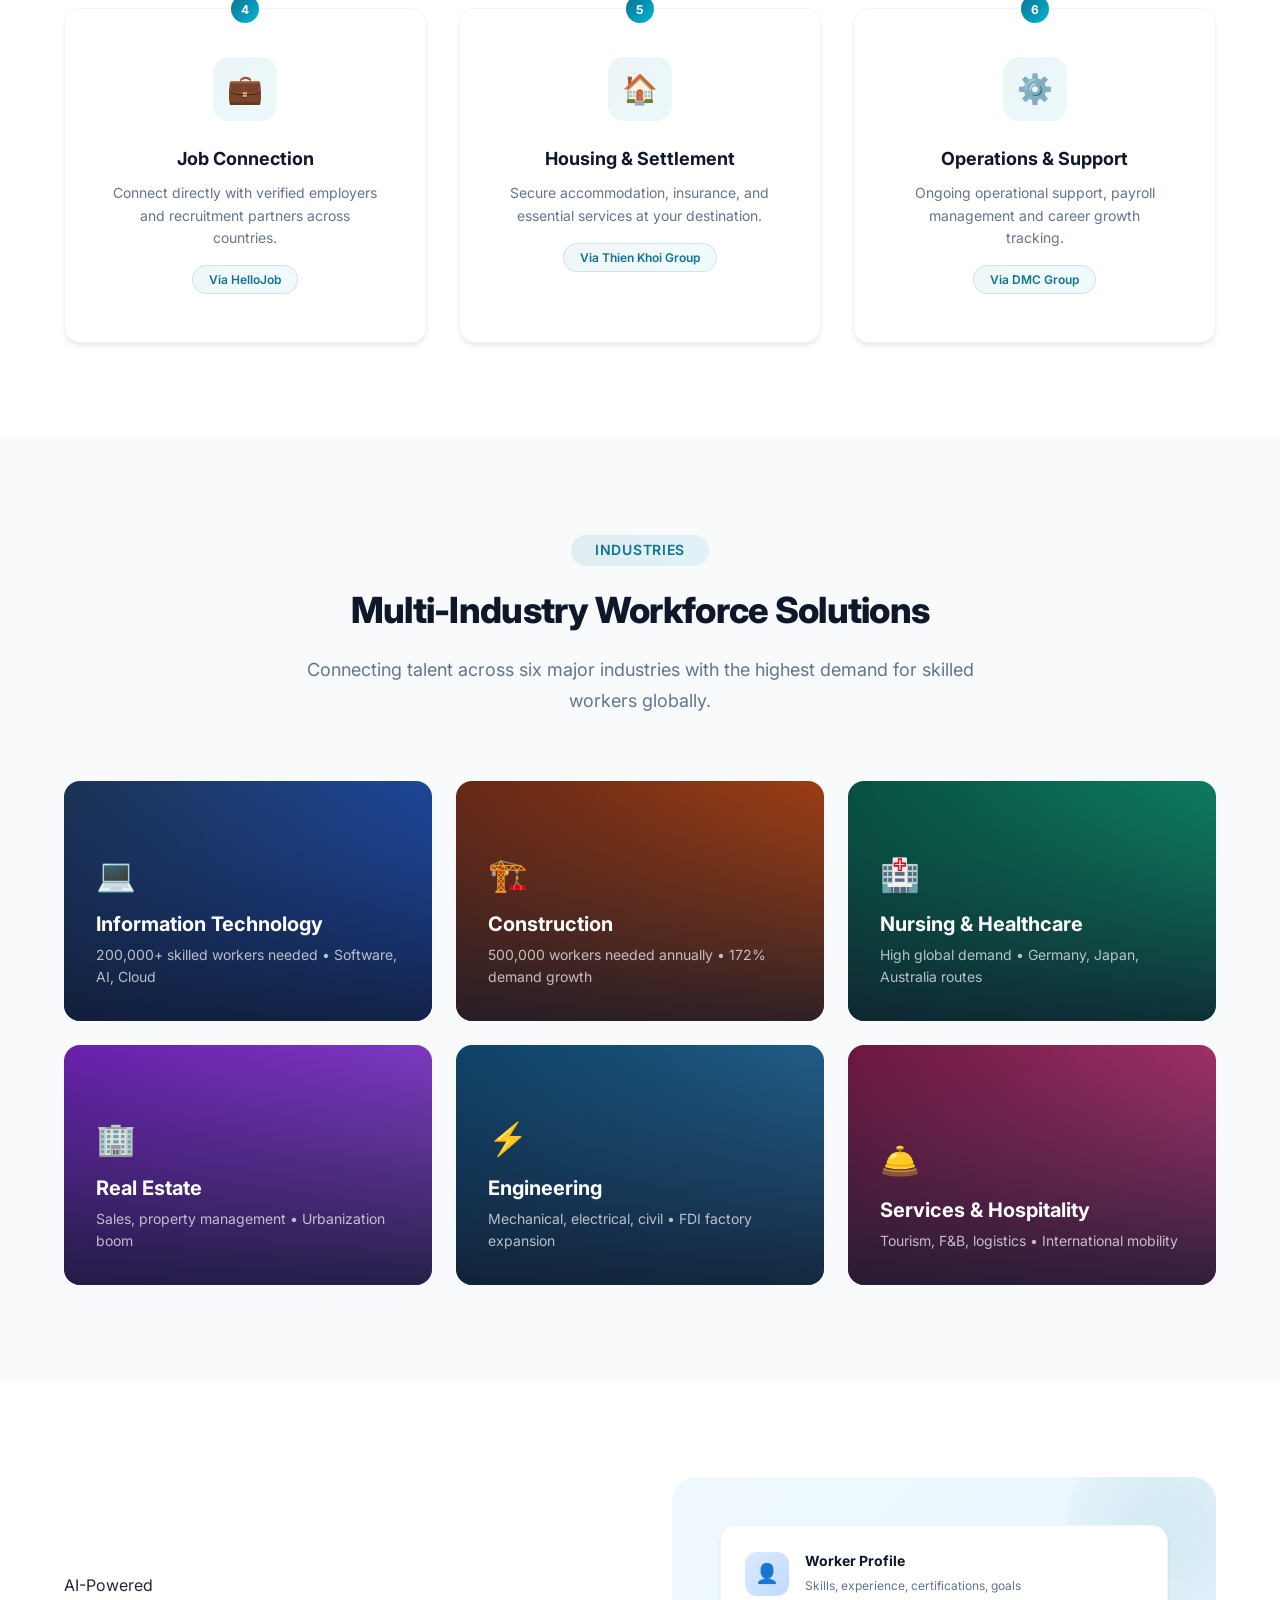
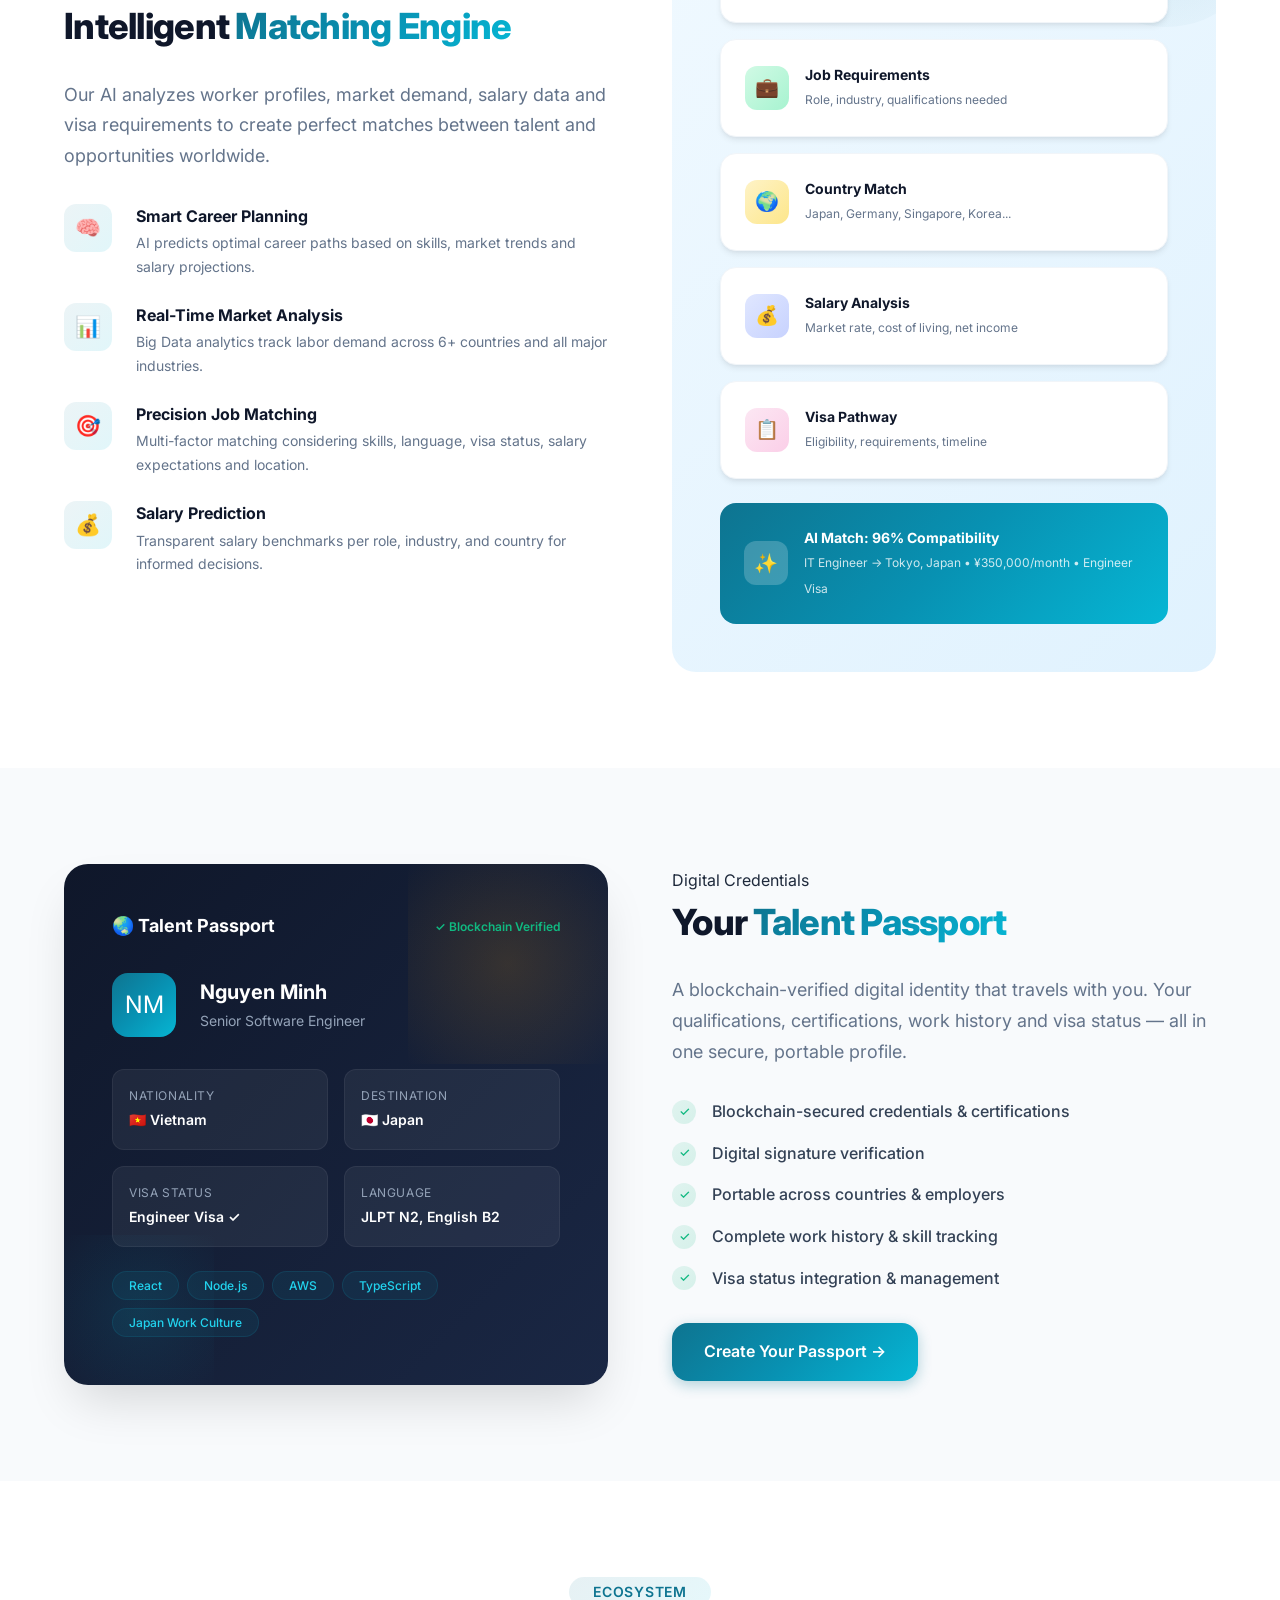
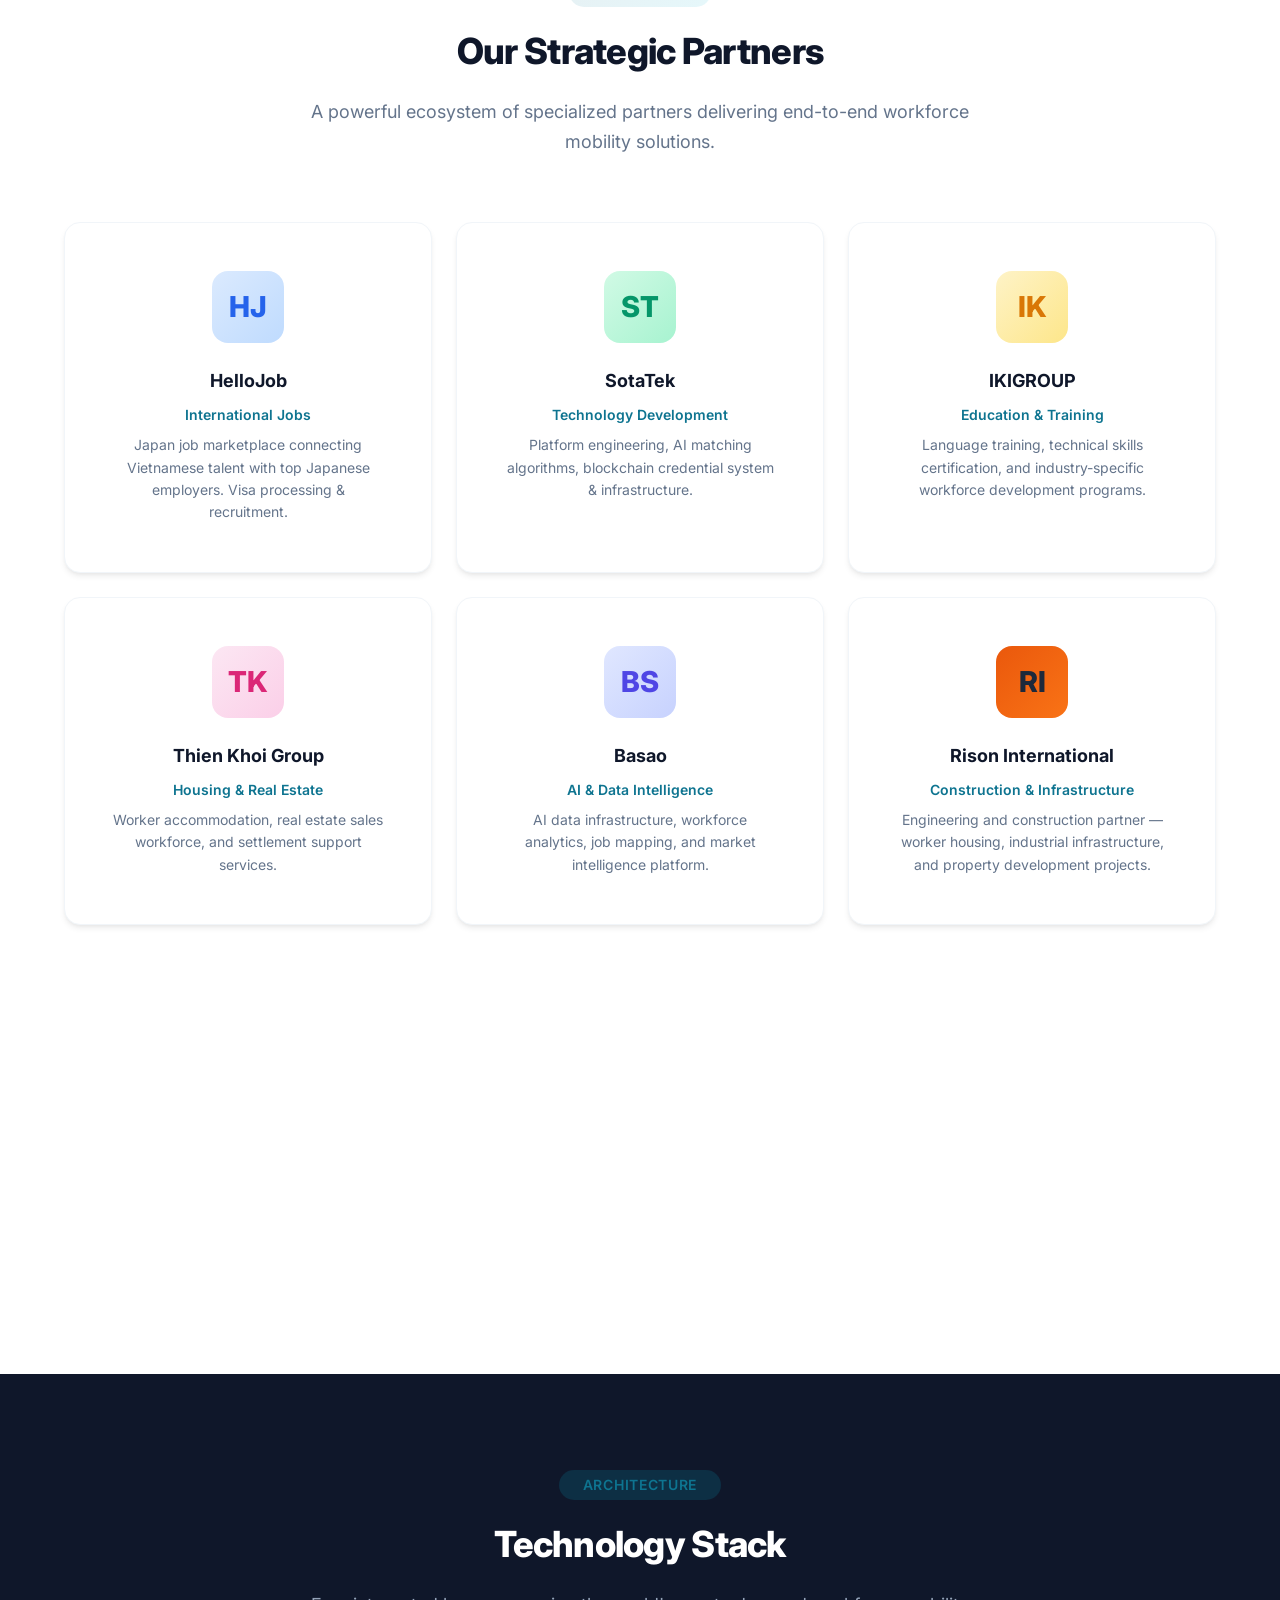
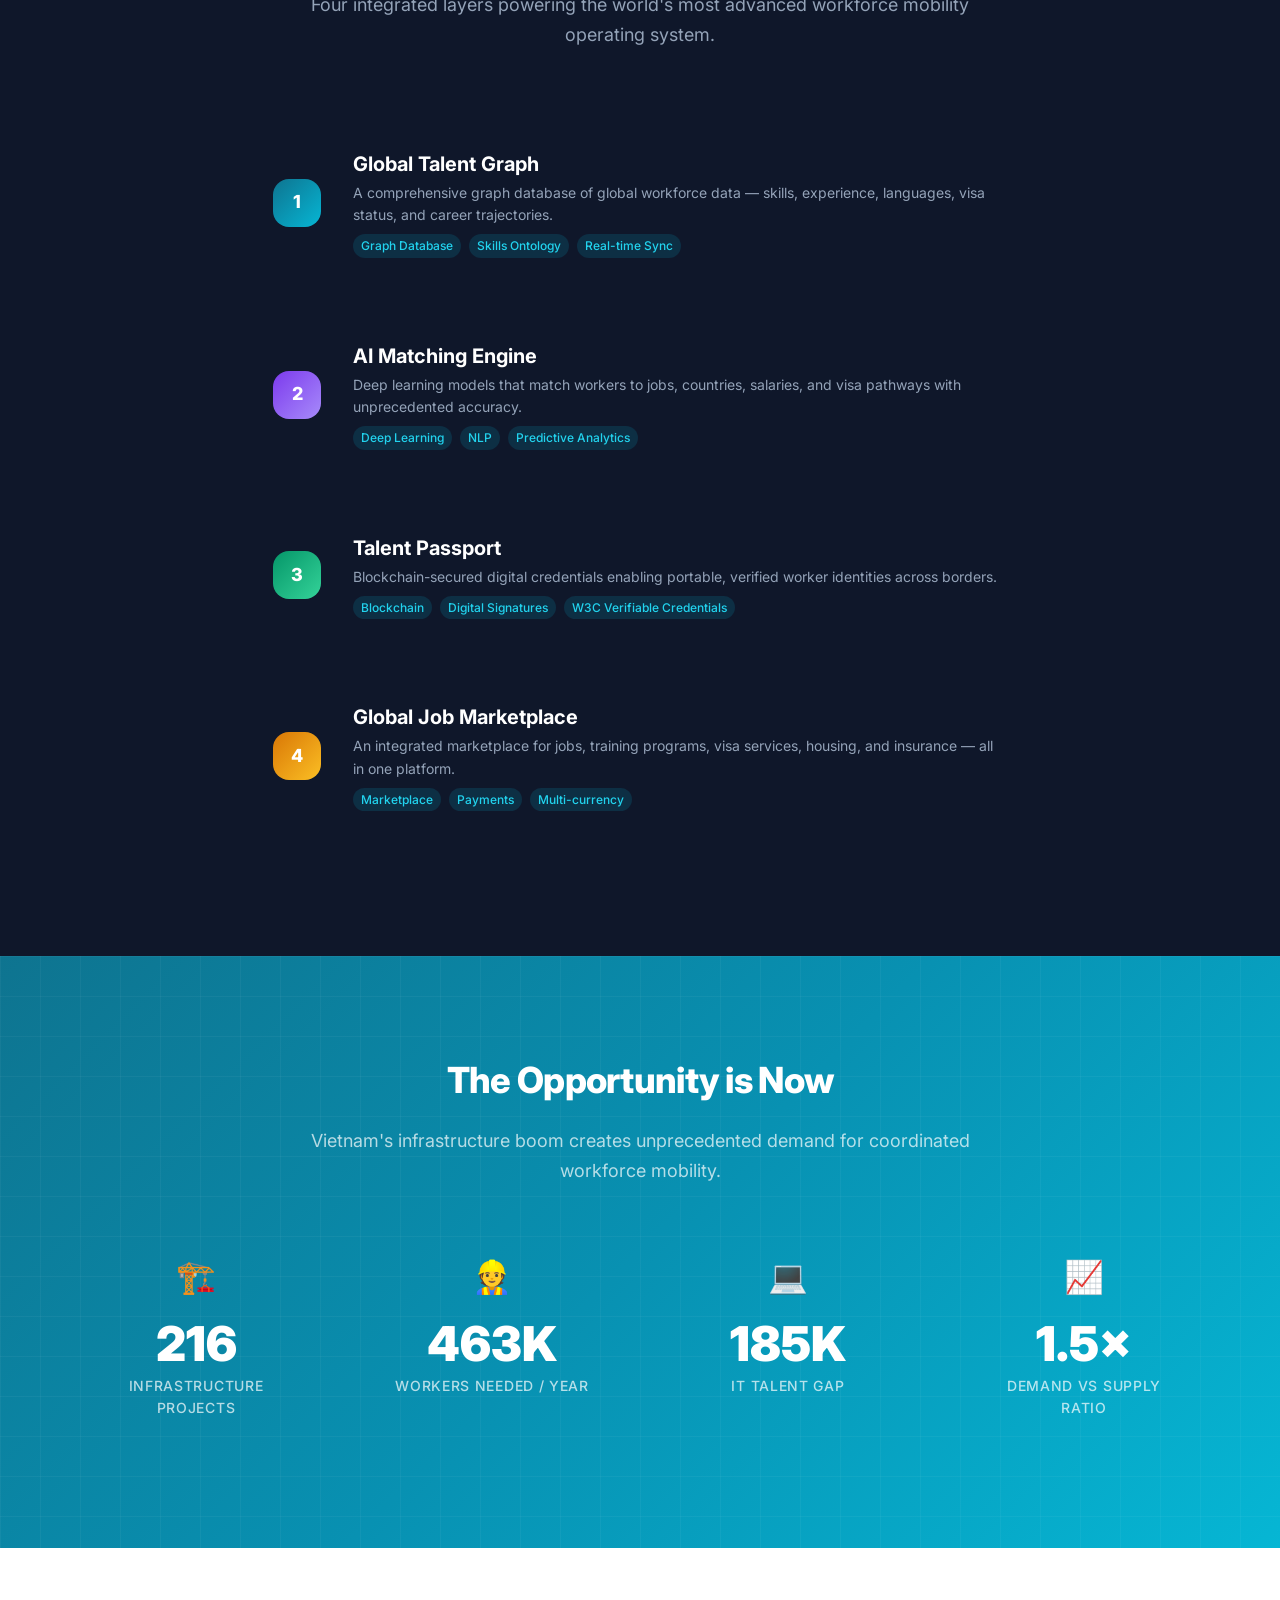
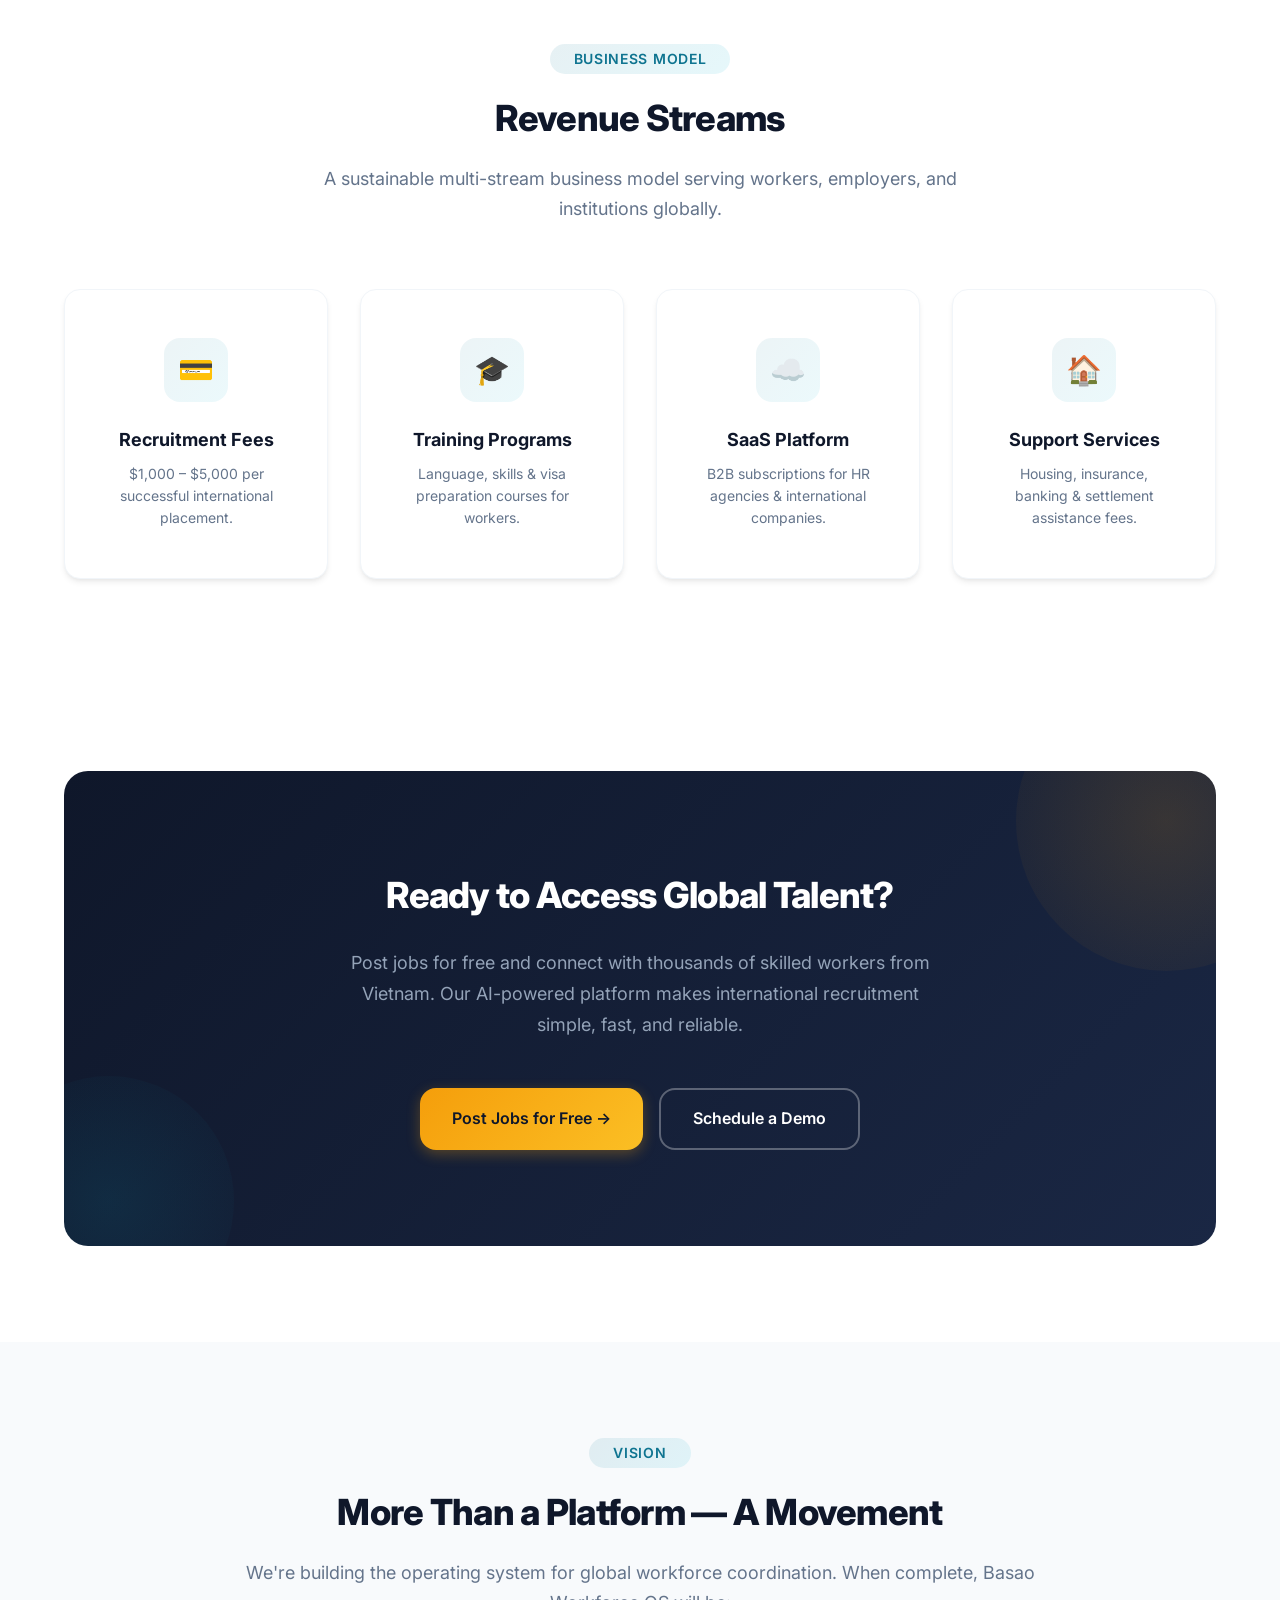
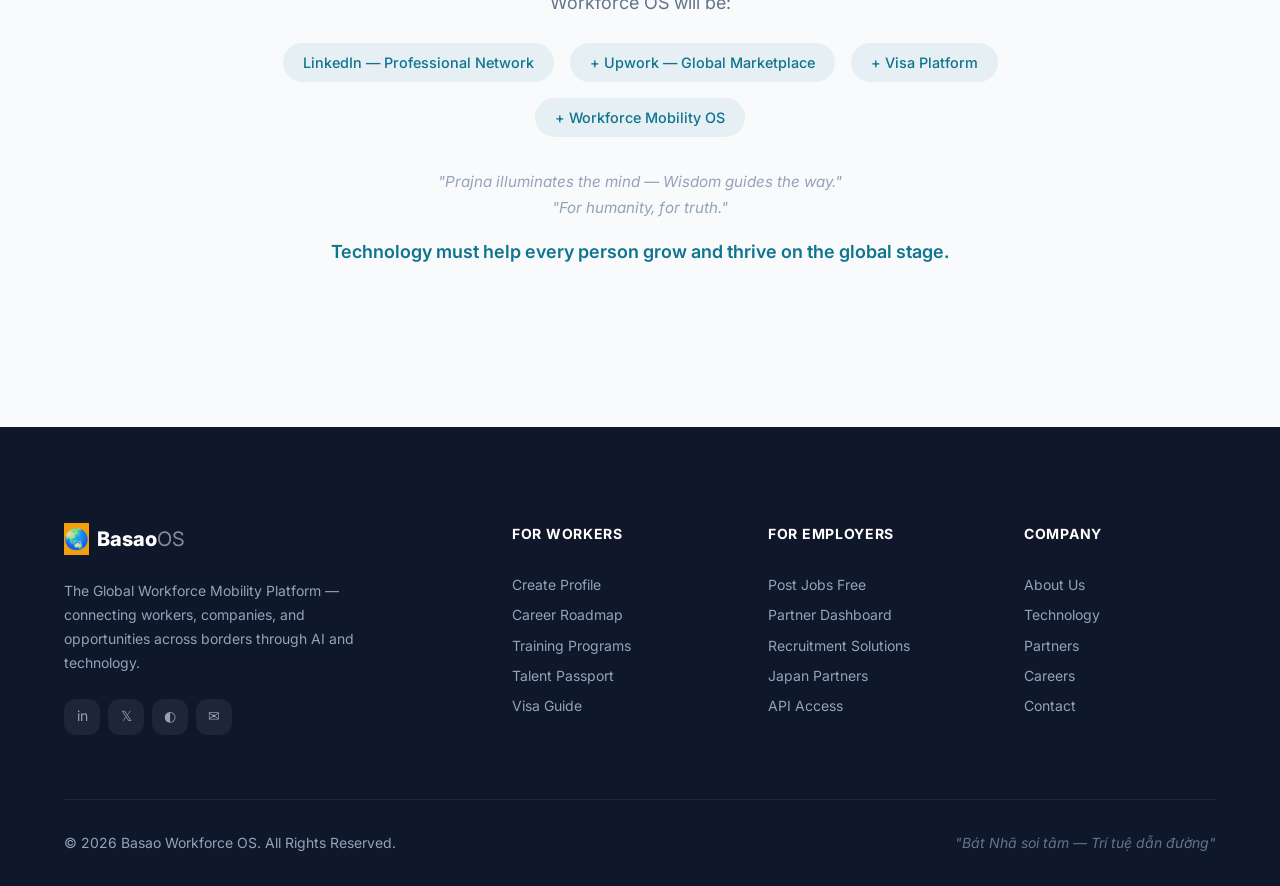
==== commit 13c8d59a: "feat: Add Rison training page, dropdown nav, Worker Wallet, MyPay-inspired finance, SotaLabs tools c" ====
--- a/index.html
+++ b/index.html
@@ -24,14 +24,25 @@
 
       <nav class="header-nav" id="headerNav">
         <ul class="nav-links">
-          <li><a href="talent-import.html">Talent Import</a></li>
-          <li><a href="tech-export.html">Tech Export</a></li>
-          <li><a href="worker-health.html">Health</a></li>
-          <li><a href="basao-finance.html">Basao Finance</a></li>
+          <li class="nav-dropdown">
+            <a href="#">Workforce</a>
+            <div class="dropdown-menu">
+              <a href="talent-import.html"><span class="dropdown-icon">🌍</span> Human Workforce Hub</a>
+              <a href="tech-export.html"><span class="dropdown-icon">💻</span> Tech Talent Export</a>
+              <a href="worker-training.html"><span class="dropdown-icon">🎓</span> Skills & Training</a>
+            </div>
+          </li>
+          <li class="nav-dropdown">
+            <a href="#">Services</a>
+            <div class="dropdown-menu">
+              <a href="worker-health.html"><span class="dropdown-icon">💪</span> Health & Lifestyle</a>
+              <a href="basao-finance.html"><span class="dropdown-icon">💰</span> Basao Finance</a>
+            </div>
+          </li>
           <li><a href="#partners">Partners</a></li>
         </ul>
         <div class="nav-actions">
-          <a href="#contact" class="btn btn-outline">Login</a>
+          <a href="partner-register.html" class="btn btn-outline">Register</a>
           <a href="partner-register.html" class="btn btn-accent">Get Started</a>
         </div>
       </nav>
--- a/styles.css
+++ b/styles.css
@@ -123,7 +123,8 @@
   transition: color var(--transition-fast);
 }
 
-ul, ol {
+ul,
+ol {
   list-style: none;
 }
 
@@ -167,7 +168,7 @@
 
 .section-header .section-badge {
   display: inline-block;
-  background: linear-gradient(135deg, rgba(14,116,144,0.1) 0%, rgba(6,182,212,0.1) 100%);
+  background: linear-gradient(135deg, rgba(14, 116, 144, 0.1) 0%, rgba(6, 182, 212, 0.1) 100%);
   color: var(--primary);
   font-size: var(--font-size-sm);
   font-weight: 600;
@@ -367,6 +368,86 @@
   background: rgba(14, 116, 144, 0.05);
 }
 
+/* Dropdown Navigation */
+.nav-dropdown {
+  position: relative;
+}
+
+.nav-dropdown>a {
+  display: flex;
+  align-items: center;
+  gap: 4px;
+}
+
+.nav-dropdown>a::after {
+  content: '▾';
+  font-size: 0.65rem;
+  opacity: 0.6;
+  transition: transform var(--transition-fast);
+}
+
+.nav-dropdown:hover>a::after {
+  transform: rotate(180deg);
+}
+
+.nav-dropdown .dropdown-menu {
+  position: absolute;
+  top: calc(100% + 12px);
+  left: 50%;
+  transform: translateX(-50%);
+  min-width: 220px;
+  background: var(--white);
+  border-radius: var(--radius-xl);
+  box-shadow: var(--shadow-xl);
+  border: 1px solid var(--gray-100);
+  padding: var(--space-sm);
+  opacity: 0;
+  visibility: hidden;
+  transform: translateX(-50%) translateY(8px);
+  transition: all var(--transition-base);
+  z-index: 1100;
+}
+
+.nav-dropdown:hover .dropdown-menu {
+  opacity: 1;
+  visibility: visible;
+  transform: translateX(-50%) translateY(0);
+}
+
+.dropdown-menu a {
+  display: flex;
+  align-items: center;
+  gap: var(--space-sm);
+  padding: 0.6rem 1rem;
+  border-radius: var(--radius-lg);
+  font-size: var(--font-size-sm);
+  font-weight: 500;
+  color: var(--gray-600) !important;
+  transition: all var(--transition-fast);
+  white-space: nowrap;
+}
+
+.dropdown-menu a::after {
+  display: none !important;
+}
+
+.dropdown-menu a:hover {
+  background: rgba(14, 116, 144, 0.06);
+  color: var(--primary) !important;
+}
+
+.dropdown-menu .dropdown-icon {
+  font-size: 1.1rem;
+  width: 28px;
+  text-align: center;
+}
+
+.dropdown-menu .dropdown-divider {
+  height: 1px;
+  background: var(--gray-100);
+  margin: var(--space-xs) var(--space-sm);
+}
+
 /* Hamburger */
 .hamburger {
   display: none;
@@ -440,8 +521,15 @@
 }
 
 @keyframes float {
-  0%, 100% { transform: translateY(0) rotate(0deg); }
-  50% { transform: translateY(-40px) rotate(5deg); }
+
+  0%,
+  100% {
+    transform: translateY(0) rotate(0deg);
+  }
+
+  50% {
+    transform: translateY(-40px) rotate(5deg);
+  }
 }
 
 /* Animated grid pattern */
@@ -449,15 +537,20 @@
   position: absolute;
   inset: 0;
   background-image:
-    linear-gradient(rgba(255,255,255,0.03) 1px, transparent 1px),
-    linear-gradient(90deg, rgba(255,255,255,0.03) 1px, transparent 1px);
+    linear-gradient(rgba(255, 255, 255, 0.03) 1px, transparent 1px),
+    linear-gradient(90deg, rgba(255, 255, 255, 0.03) 1px, transparent 1px);
   background-size: 60px 60px;
   animation: gridMove 20s linear infinite;
 }
 
 @keyframes gridMove {
-  0% { transform: translate(0, 0); }
-  100% { transform: translate(60px, 60px); }
+  0% {
+    transform: translate(0, 0);
+  }
+
+  100% {
+    transform: translate(60px, 60px);
+  }
 }
 
 .hero .container {
@@ -620,14 +713,40 @@
   white-space: nowrap;
 }
 
-.floating-badge:nth-child(1) { top: 15%; right: 5%; animation-delay: 0s; }
-.floating-badge:nth-child(2) { top: 35%; left: 3%; animation-delay: 1.5s; }
-.floating-badge:nth-child(3) { bottom: 25%; right: 8%; animation-delay: 3s; }
-.floating-badge:nth-child(4) { bottom: 10%; left: 5%; animation-delay: 4.5s; }
+.floating-badge:nth-child(1) {
+  top: 15%;
+  right: 5%;
+  animation-delay: 0s;
+}
+
+.floating-badge:nth-child(2) {
+  top: 35%;
+  left: 3%;
+  animation-delay: 1.5s;
+}
+
+.floating-badge:nth-child(3) {
+  bottom: 25%;
+  right: 8%;
+  animation-delay: 3s;
+}
+
+.floating-badge:nth-child(4) {
+  bottom: 10%;
+  left: 5%;
+  animation-delay: 4.5s;
+}
 
 @keyframes floatBadge {
-  0%, 100% { transform: translateY(0); }
-  50% { transform: translateY(-15px); }
+
+  0%,
+  100% {
+    transform: translateY(0);
+  }
+
+  50% {
+    transform: translateY(-15px);
+  }
 }
 
 /* --- How It Works (Flow) --- */
@@ -675,7 +794,7 @@
 .flow-card .flow-icon {
   width: 64px;
   height: 64px;
-  background: linear-gradient(135deg, rgba(14,116,144,0.08), rgba(6,182,212,0.08));
+  background: linear-gradient(135deg, rgba(14, 116, 144, 0.08), rgba(6, 182, 212, 0.08));
   border-radius: var(--radius-xl);
   margin: 0 auto var(--space-lg);
   display: flex;
@@ -701,7 +820,7 @@
   display: inline-block;
   margin-top: var(--space-md);
   padding: var(--space-xs) var(--space-md);
-  background: linear-gradient(135deg, rgba(14,116,144,0.06), rgba(6,182,212,0.06));
+  background: linear-gradient(135deg, rgba(14, 116, 144, 0.06), rgba(6, 182, 212, 0.06));
   border: 1px solid rgba(14, 116, 144, 0.15);
   border-radius: var(--radius-full);
   font-size: var(--font-size-xs);
@@ -906,11 +1025,25 @@
   font-size: 1.2rem;
 }
 
-.ai-node-icon.worker { background: linear-gradient(135deg, #dbeafe, #bfdbfe); }
-.ai-node-icon.job { background: linear-gradient(135deg, #d1fae5, #a7f3d0); }
-.ai-node-icon.country { background: linear-gradient(135deg, #fef3c7, #fde68a); }
-.ai-node-icon.salary { background: linear-gradient(135deg, #e0e7ff, #c7d2fe); }
-.ai-node-icon.visa { background: linear-gradient(135deg, #fce7f3, #fbcfe8); }
+.ai-node-icon.worker {
+  background: linear-gradient(135deg, #dbeafe, #bfdbfe);
+}
+
+.ai-node-icon.job {
+  background: linear-gradient(135deg, #d1fae5, #a7f3d0);
+}
+
+.ai-node-icon.country {
+  background: linear-gradient(135deg, #fef3c7, #fde68a);
+}
+
+.ai-node-icon.salary {
+  background: linear-gradient(135deg, #e0e7ff, #c7d2fe);
+}
+
+.ai-node-icon.visa {
+  background: linear-gradient(135deg, #fce7f3, #fbcfe8);
+}
 
 .ai-node-text h5 {
   font-size: var(--font-size-sm);
@@ -1201,12 +1334,35 @@
   font-weight: 800;
 }
 
-.partner-logo.hellojob { background: linear-gradient(135deg, #dbeafe, #bfdbfe); color: #2563eb; }
-.partner-logo.sotatek { background: linear-gradient(135deg, #d1fae5, #a7f3d0); color: #059669; }
-.partner-logo.ikigroup { background: linear-gradient(135deg, #fef3c7, #fde68a); color: #d97706; }
-.partner-logo.thienkhoi { background: linear-gradient(135deg, #fce7f3, #fbcfe8); color: #db2777; }
-.partner-logo.basao { background: linear-gradient(135deg, #e0e7ff, #c7d2fe); color: #4f46e5; }
-.partner-logo.dmc { background: linear-gradient(135deg, #f3e8ff, #ddd6fe); color: #7c3aed; }
+.partner-logo.hellojob {
+  background: linear-gradient(135deg, #dbeafe, #bfdbfe);
+  color: #2563eb;
+}
+
+.partner-logo.sotatek {
+  background: linear-gradient(135deg, #d1fae5, #a7f3d0);
+  color: #059669;
+}
+
+.partner-logo.ikigroup {
+  background: linear-gradient(135deg, #fef3c7, #fde68a);
+  color: #d97706;
+}
+
+.partner-logo.thienkhoi {
+  background: linear-gradient(135deg, #fce7f3, #fbcfe8);
+  color: #db2777;
+}
+
+.partner-logo.basao {
+  background: linear-gradient(135deg, #e0e7ff, #c7d2fe);
+  color: #4f46e5;
+}
+
+.partner-logo.dmc {
+  background: linear-gradient(135deg, #f3e8ff, #ddd6fe);
+  color: #7c3aed;
+}
 
 .partner-card h3 {
   font-size: var(--font-size-lg);
@@ -1266,10 +1422,21 @@
   color: var(--white);
 }
 
-.tech-layer:nth-child(1) .tech-layer-number { background: linear-gradient(135deg, #0e7490, #06b6d4); }
-.tech-layer:nth-child(2) .tech-layer-number { background: linear-gradient(135deg, #7c3aed, #a78bfa); }
-.tech-layer:nth-child(3) .tech-layer-number { background: linear-gradient(135deg, #059669, #34d399); }
-.tech-layer:nth-child(4) .tech-layer-number { background: linear-gradient(135deg, #d97706, #fbbf24); }
+.tech-layer:nth-child(1) .tech-layer-number {
+  background: linear-gradient(135deg, #0e7490, #06b6d4);
+}
+
+.tech-layer:nth-child(2) .tech-layer-number {
+  background: linear-gradient(135deg, #7c3aed, #a78bfa);
+}
+
+.tech-layer:nth-child(3) .tech-layer-number {
+  background: linear-gradient(135deg, #059669, #34d399);
+}
+
+.tech-layer:nth-child(4) .tech-layer-number {
+  background: linear-gradient(135deg, #d97706, #fbbf24);
+}
 
 .tech-layer-content h3 {
   font-size: var(--font-size-xl);
@@ -1324,8 +1491,8 @@
   position: absolute;
   inset: 0;
   background-image:
-    linear-gradient(rgba(255,255,255,0.04) 1px, transparent 1px),
-    linear-gradient(90deg, rgba(255,255,255,0.04) 1px, transparent 1px);
+    linear-gradient(rgba(255, 255, 255, 0.04) 1px, transparent 1px),
+    linear-gradient(90deg, rgba(255, 255, 255, 0.04) 1px, transparent 1px);
   background-size: 40px 40px;
 }
 
@@ -1556,18 +1723,47 @@
 }
 
 /* Stagger children */
-.stagger-children > * {
+.stagger-children>* {
   opacity: 0;
   transform: translateY(20px);
   transition: opacity 0.5s ease, transform 0.5s ease;
 }
 
-.stagger-children.visible > *:nth-child(1) { transition-delay: 0s; opacity: 1; transform: translateY(0); }
-.stagger-children.visible > *:nth-child(2) { transition-delay: 0.1s; opacity: 1; transform: translateY(0); }
-.stagger-children.visible > *:nth-child(3) { transition-delay: 0.2s; opacity: 1; transform: translateY(0); }
-.stagger-children.visible > *:nth-child(4) { transition-delay: 0.3s; opacity: 1; transform: translateY(0); }
-.stagger-children.visible > *:nth-child(5) { transition-delay: 0.4s; opacity: 1; transform: translateY(0); }
-.stagger-children.visible > *:nth-child(6) { transition-delay: 0.5s; opacity: 1; transform: translateY(0); }
+.stagger-children.visible>*:nth-child(1) {
+  transition-delay: 0s;
+  opacity: 1;
+  transform: translateY(0);
+}
+
+.stagger-children.visible>*:nth-child(2) {
+  transition-delay: 0.1s;
+  opacity: 1;
+  transform: translateY(0);
+}
+
+.stagger-children.visible>*:nth-child(3) {
+  transition-delay: 0.2s;
+  opacity: 1;
+  transform: translateY(0);
+}
+
+.stagger-children.visible>*:nth-child(4) {
+  transition-delay: 0.3s;
+  opacity: 1;
+  transform: translateY(0);
+}
+
+.stagger-children.visible>*:nth-child(5) {
+  transition-delay: 0.4s;
+  opacity: 1;
+  transform: translateY(0);
+}
+
+.stagger-children.visible>*:nth-child(6) {
+  transition-delay: 0.5s;
+  opacity: 1;
+  transform: translateY(0);
+}
 
 /* --- Responsive --- */
 @media (max-width: 1024px) {
@@ -1725,4 +1921,4 @@
   .stats-grid {
     grid-template-columns: 1fr;
   }
-}
+}
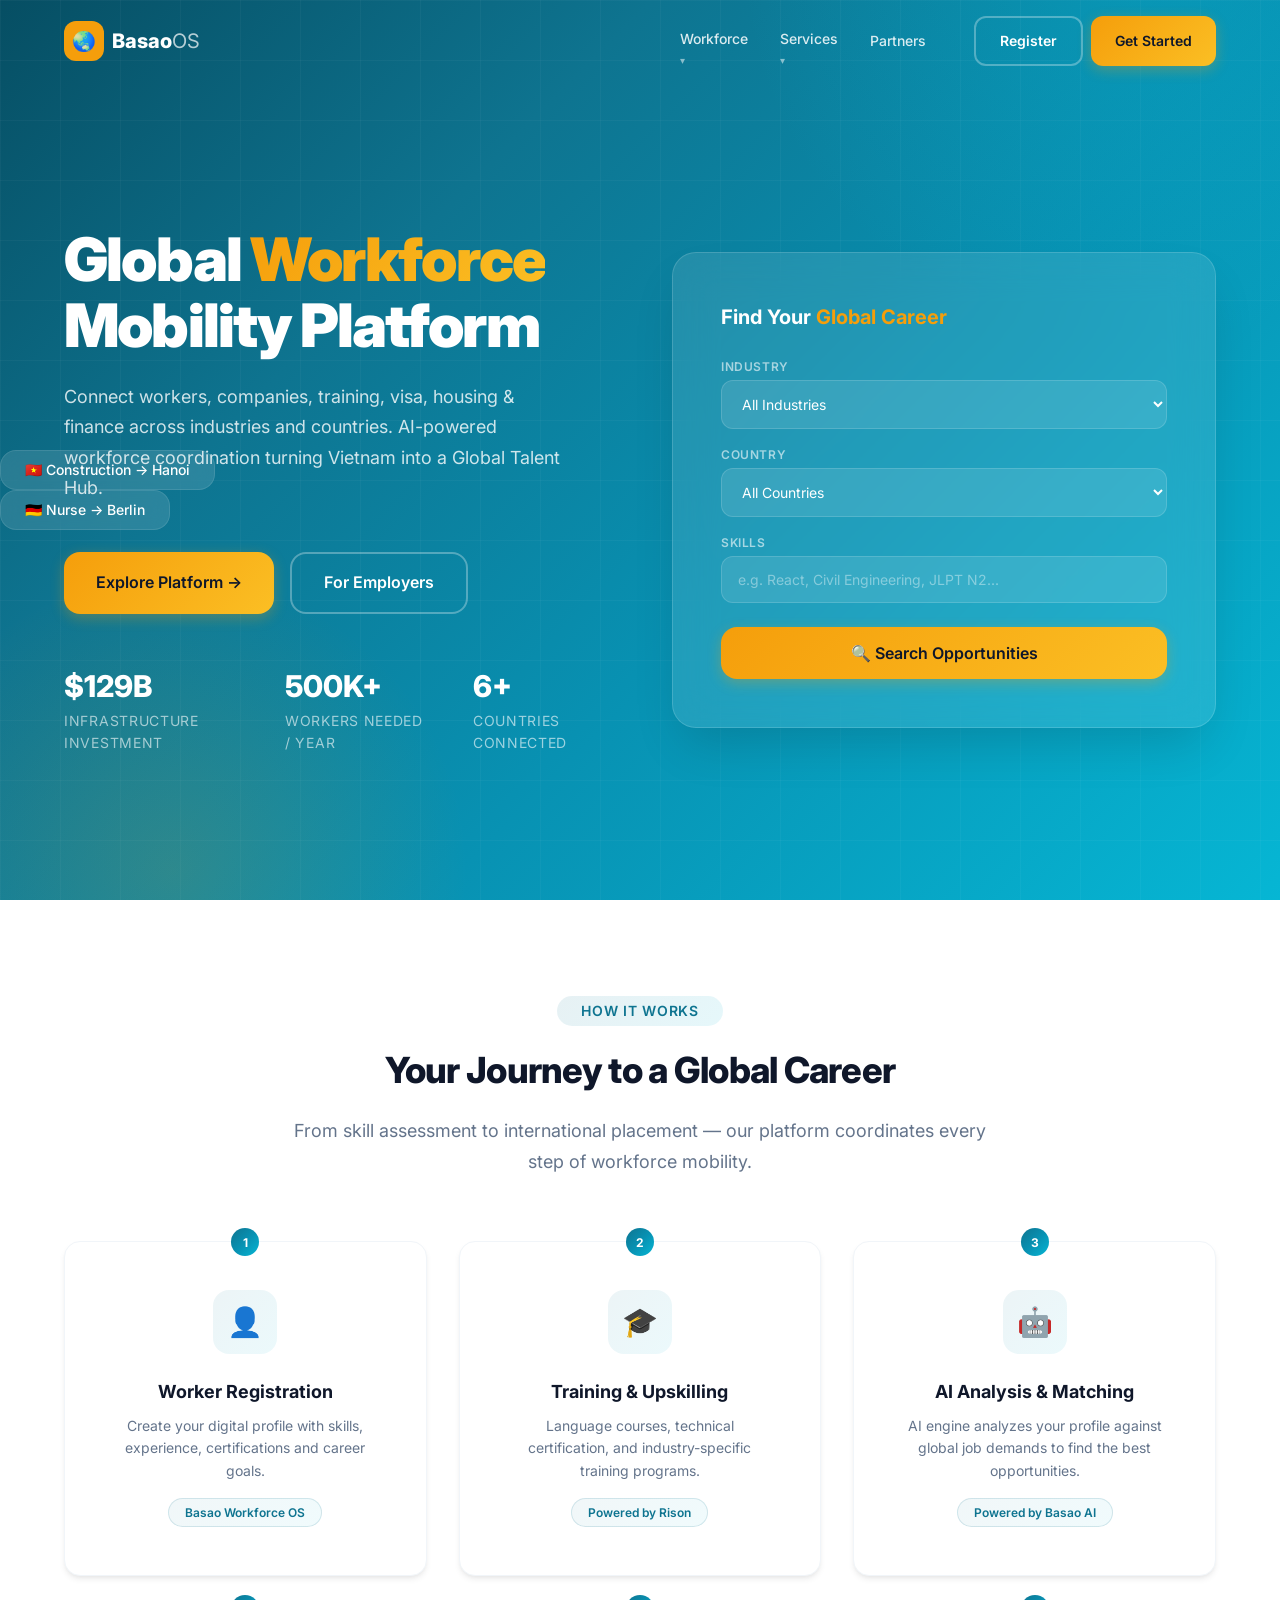
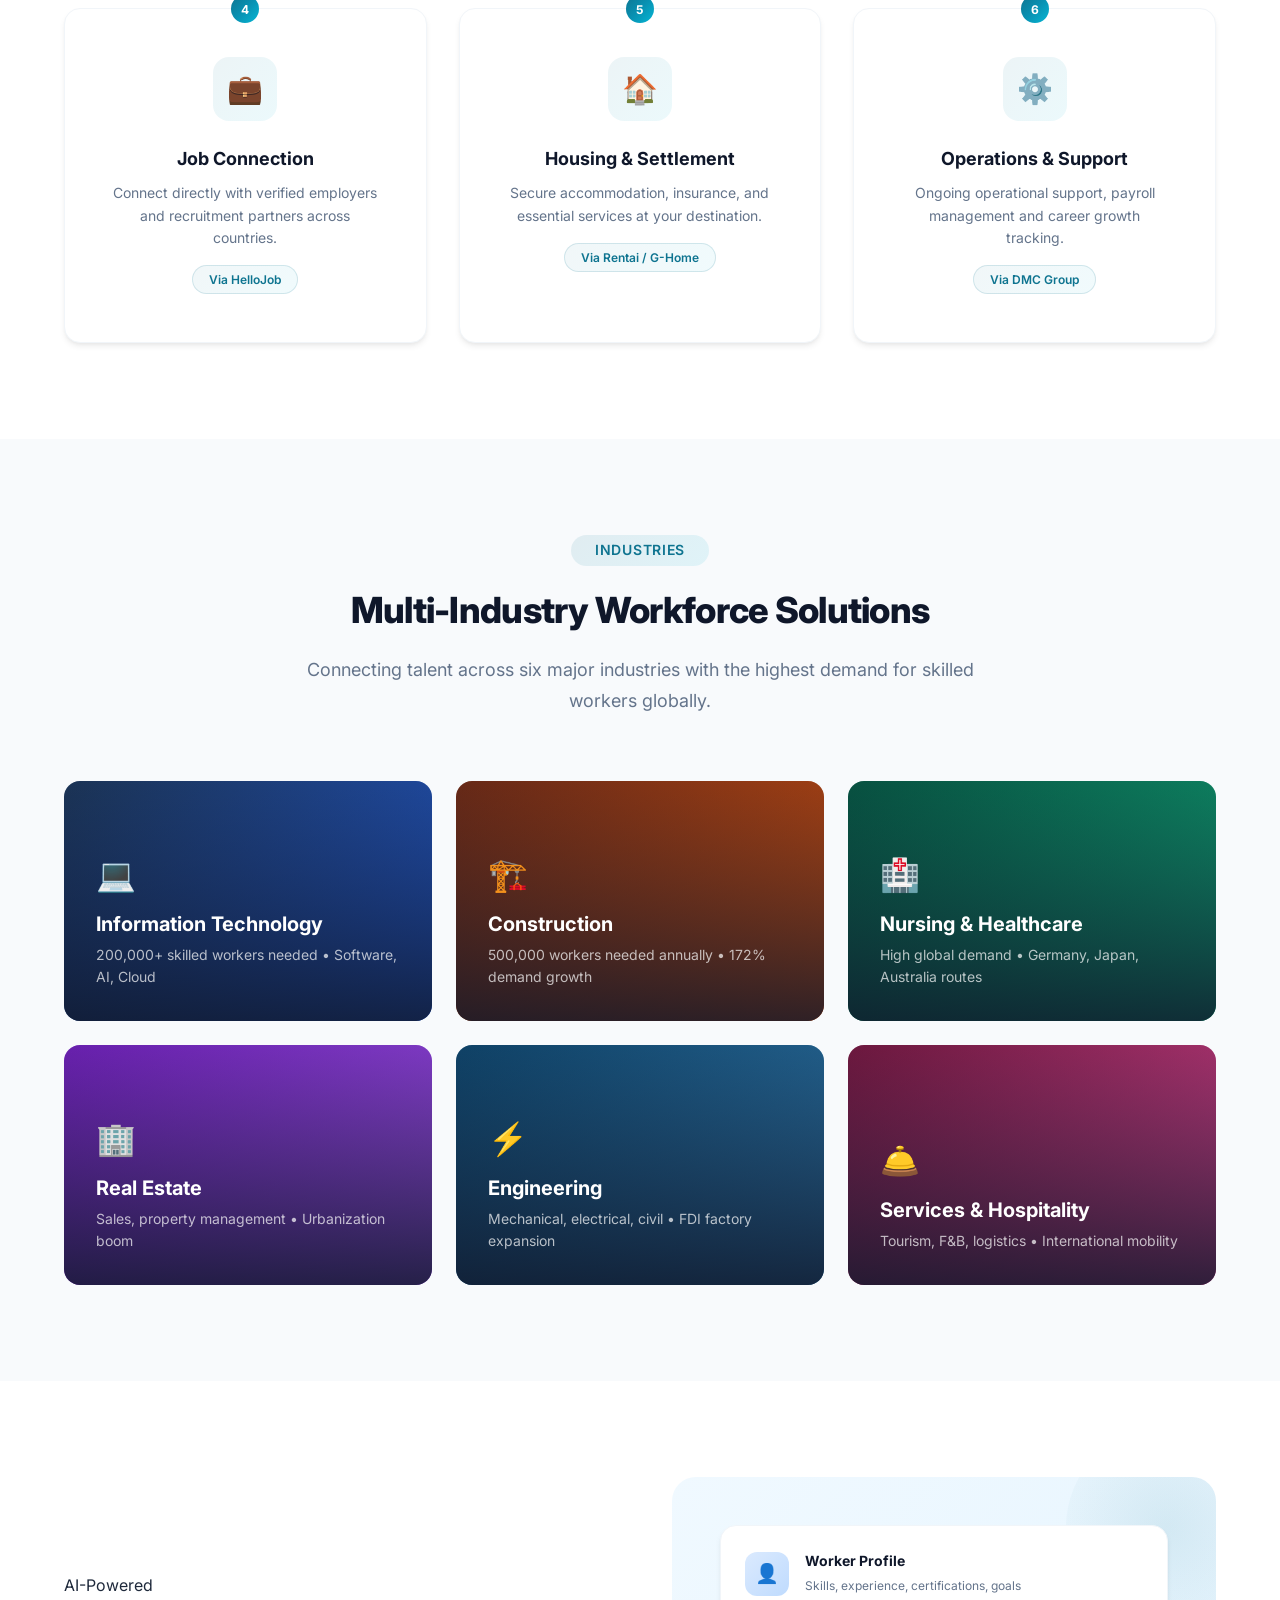
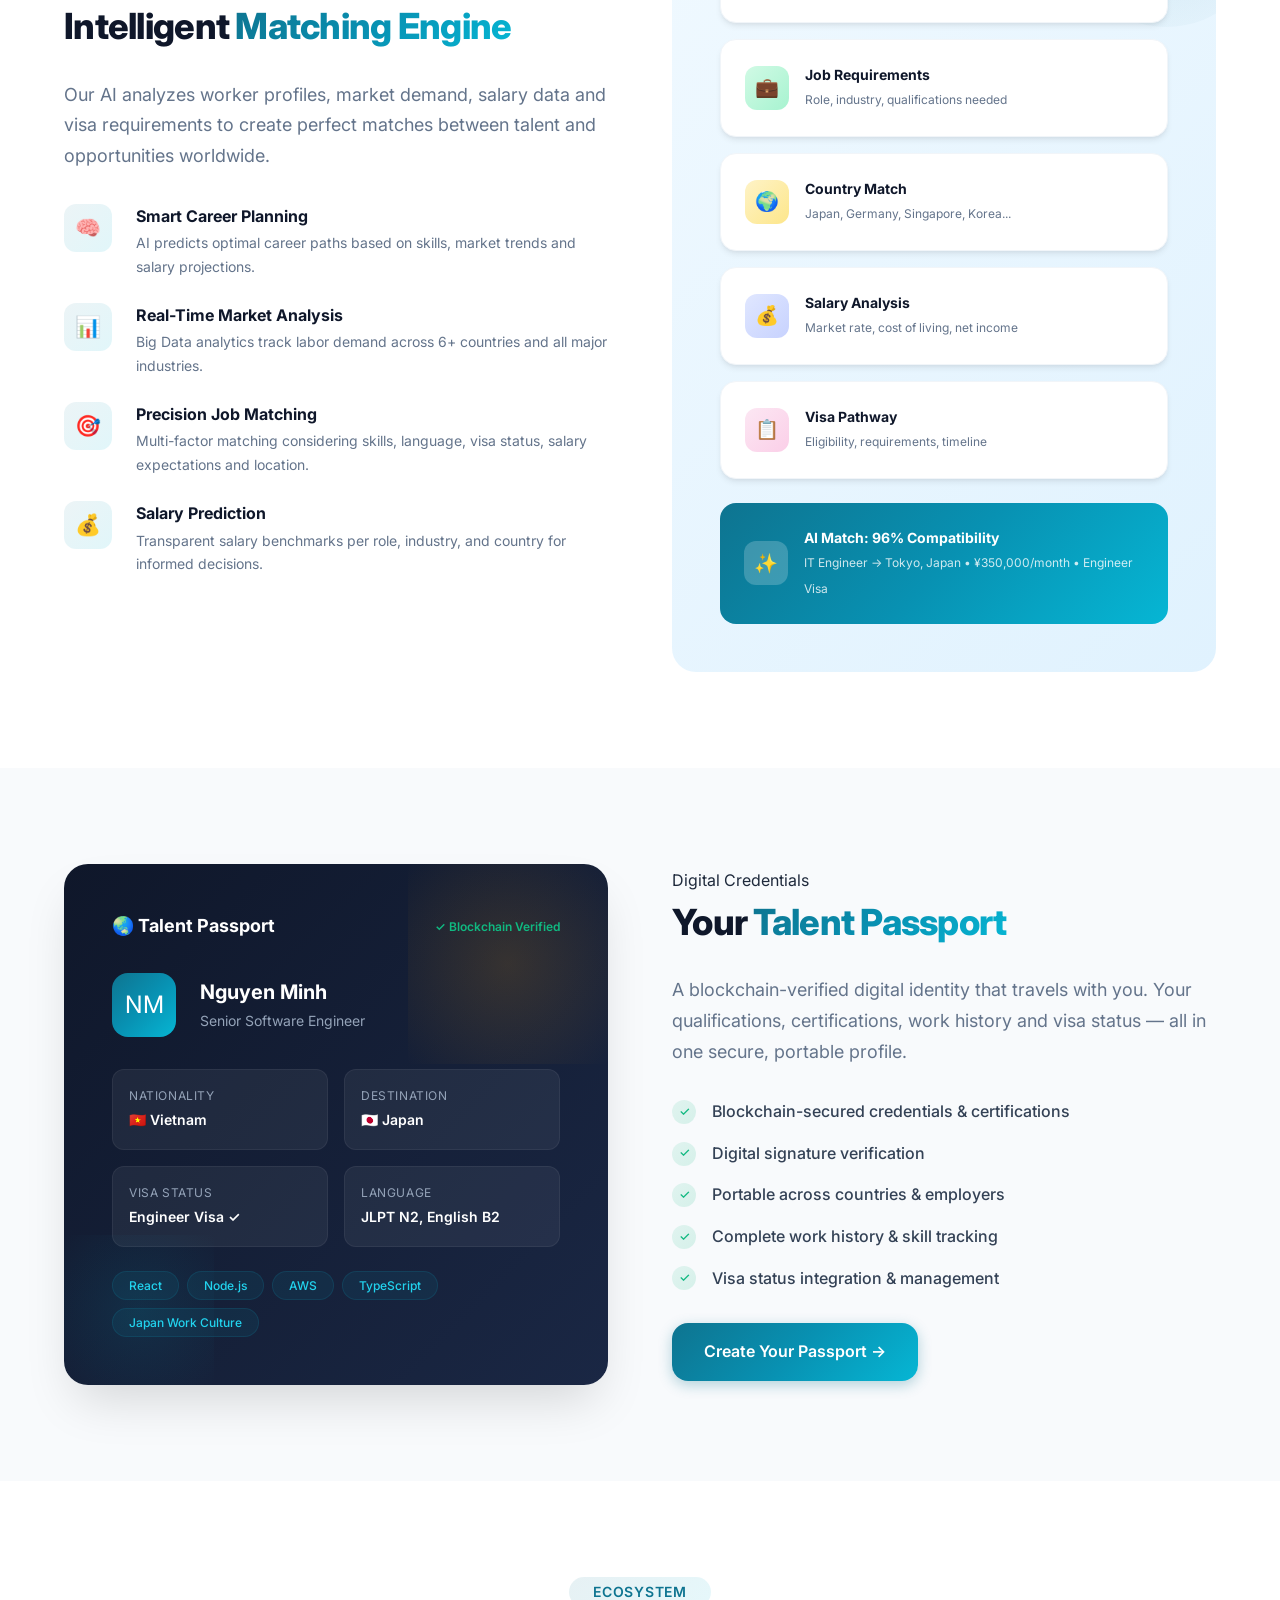
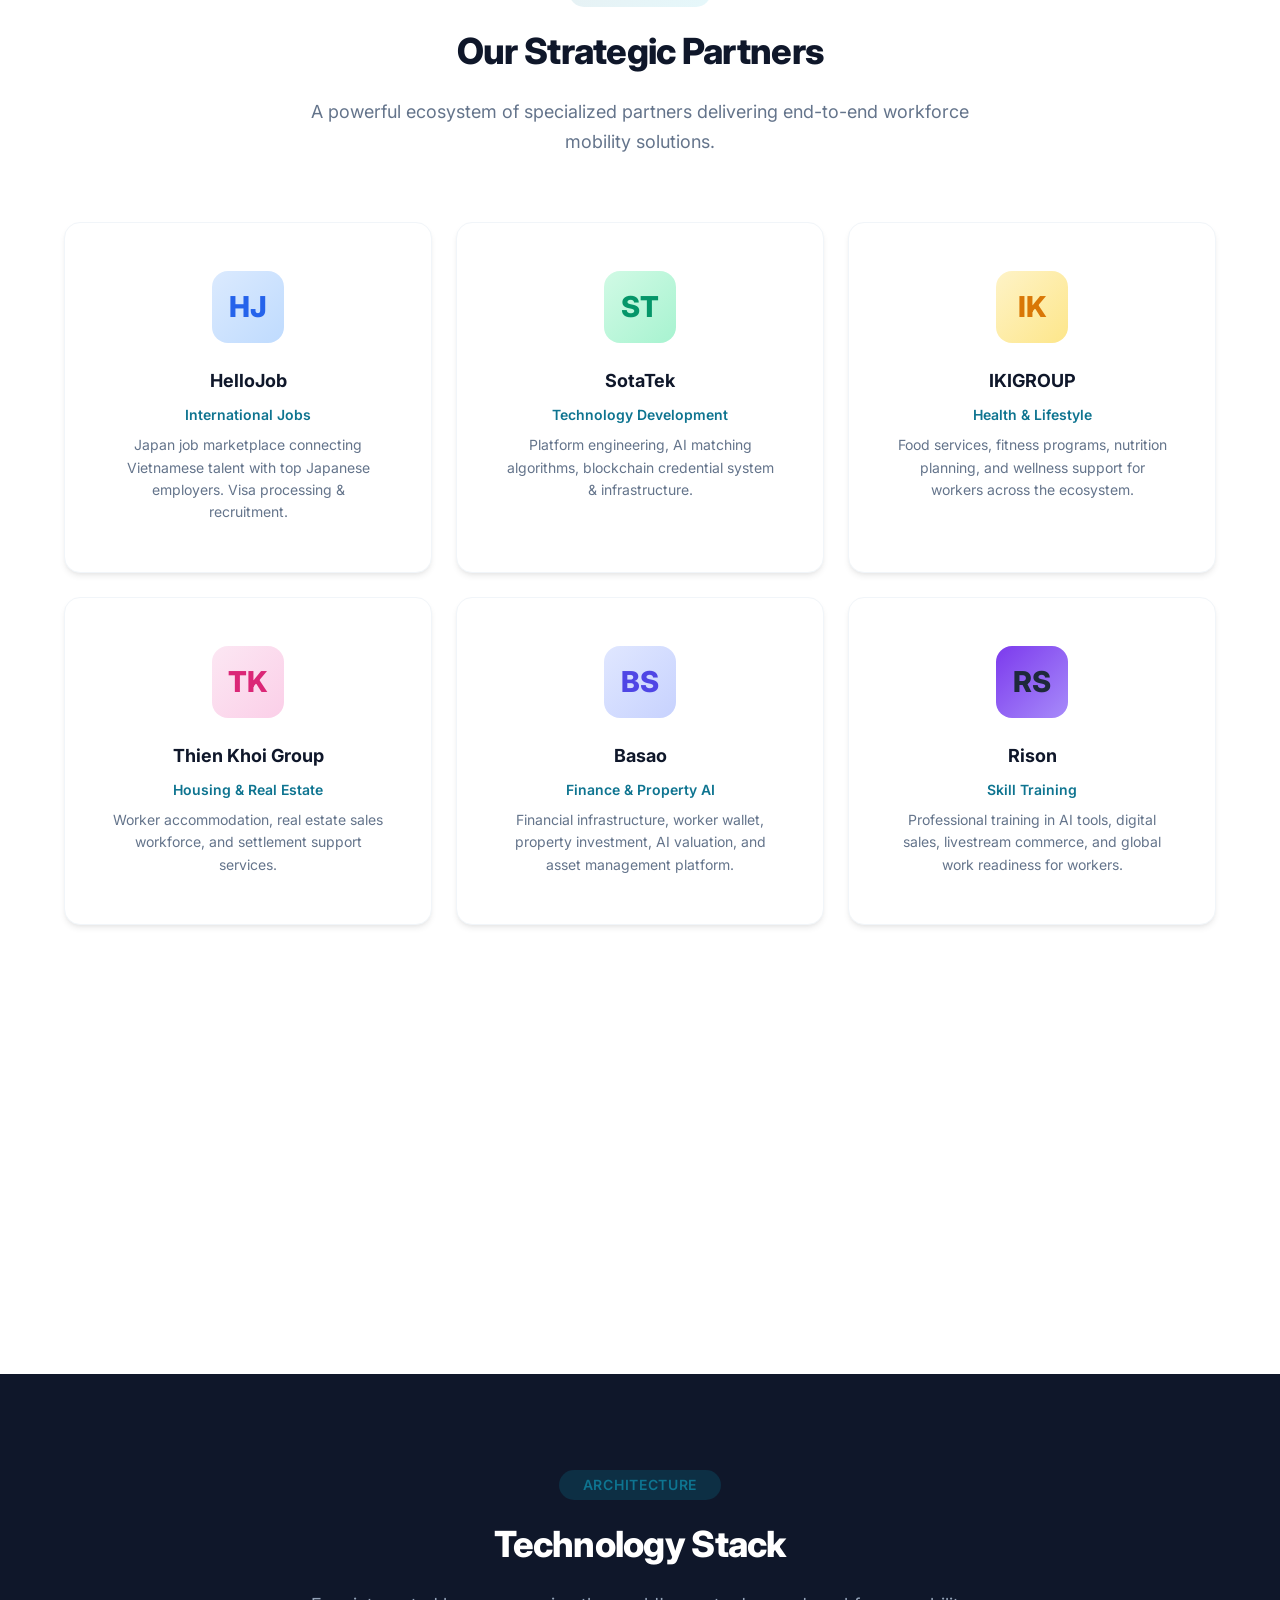
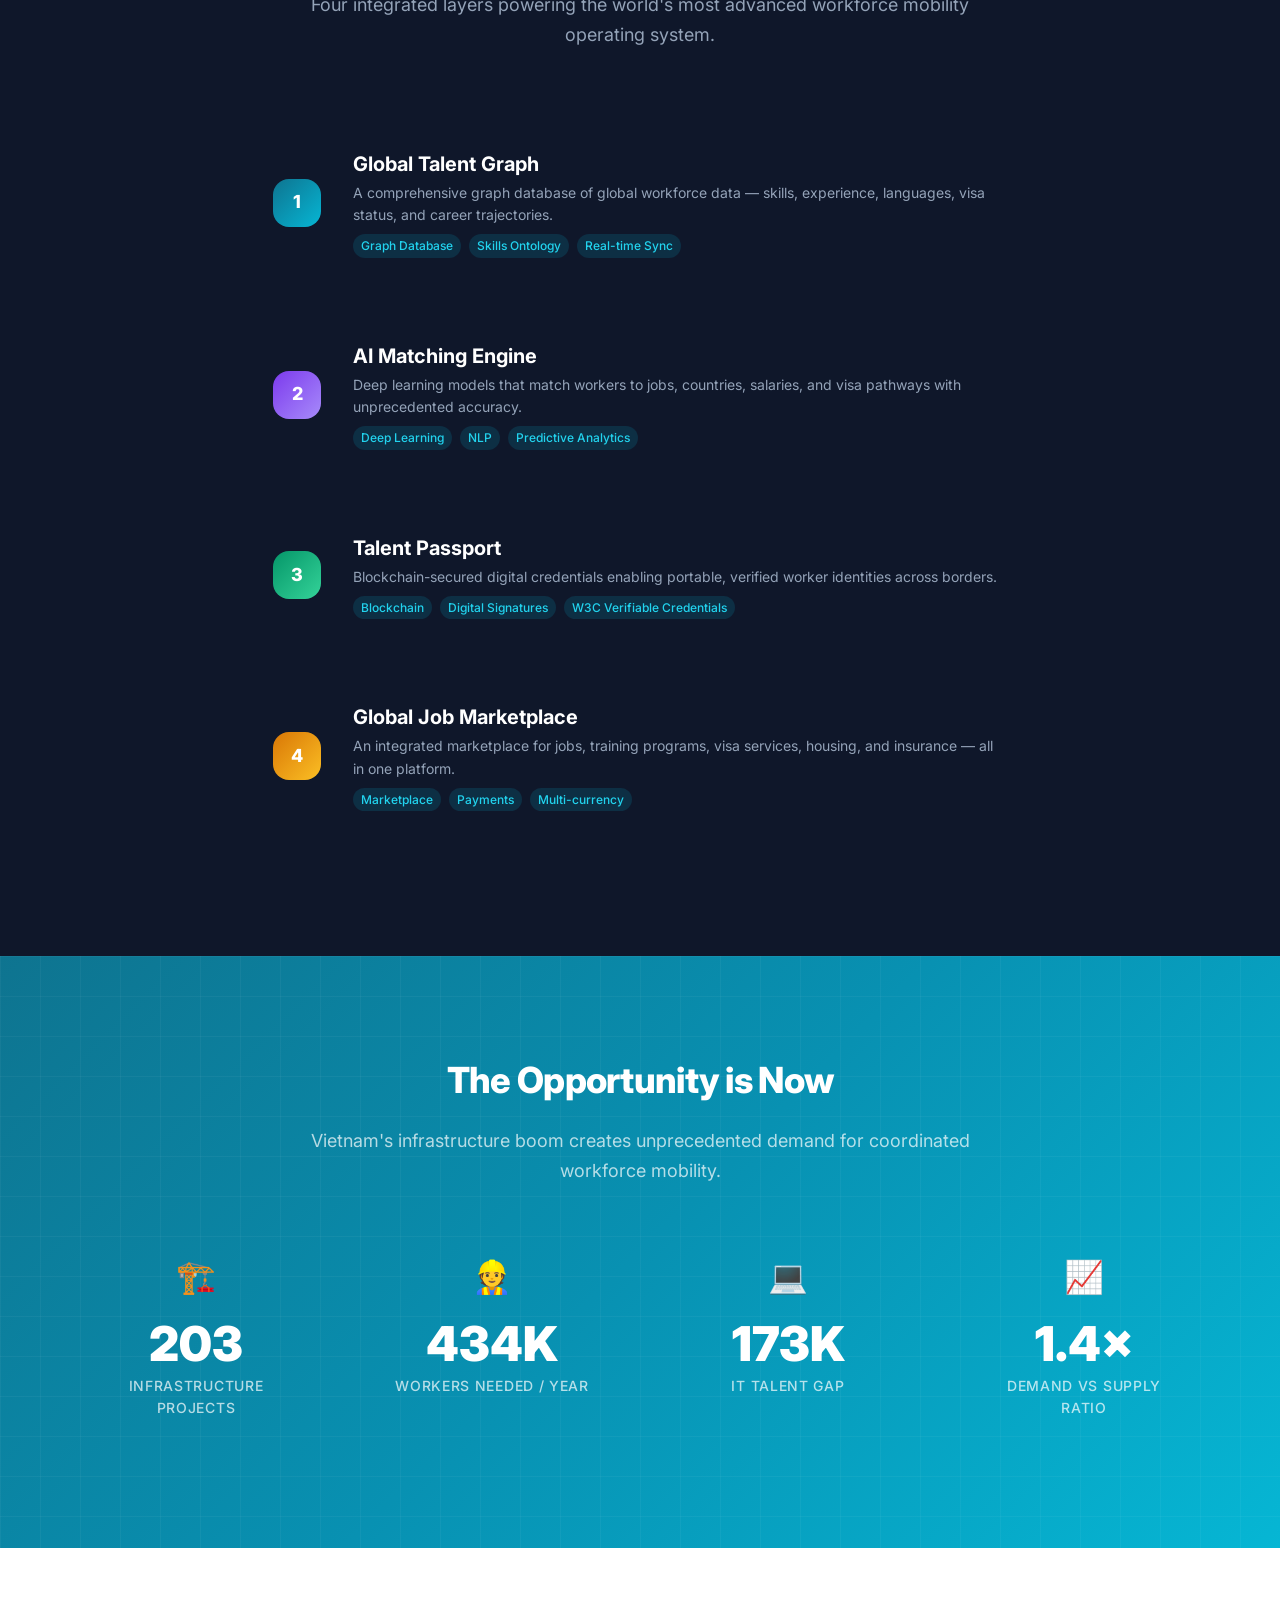
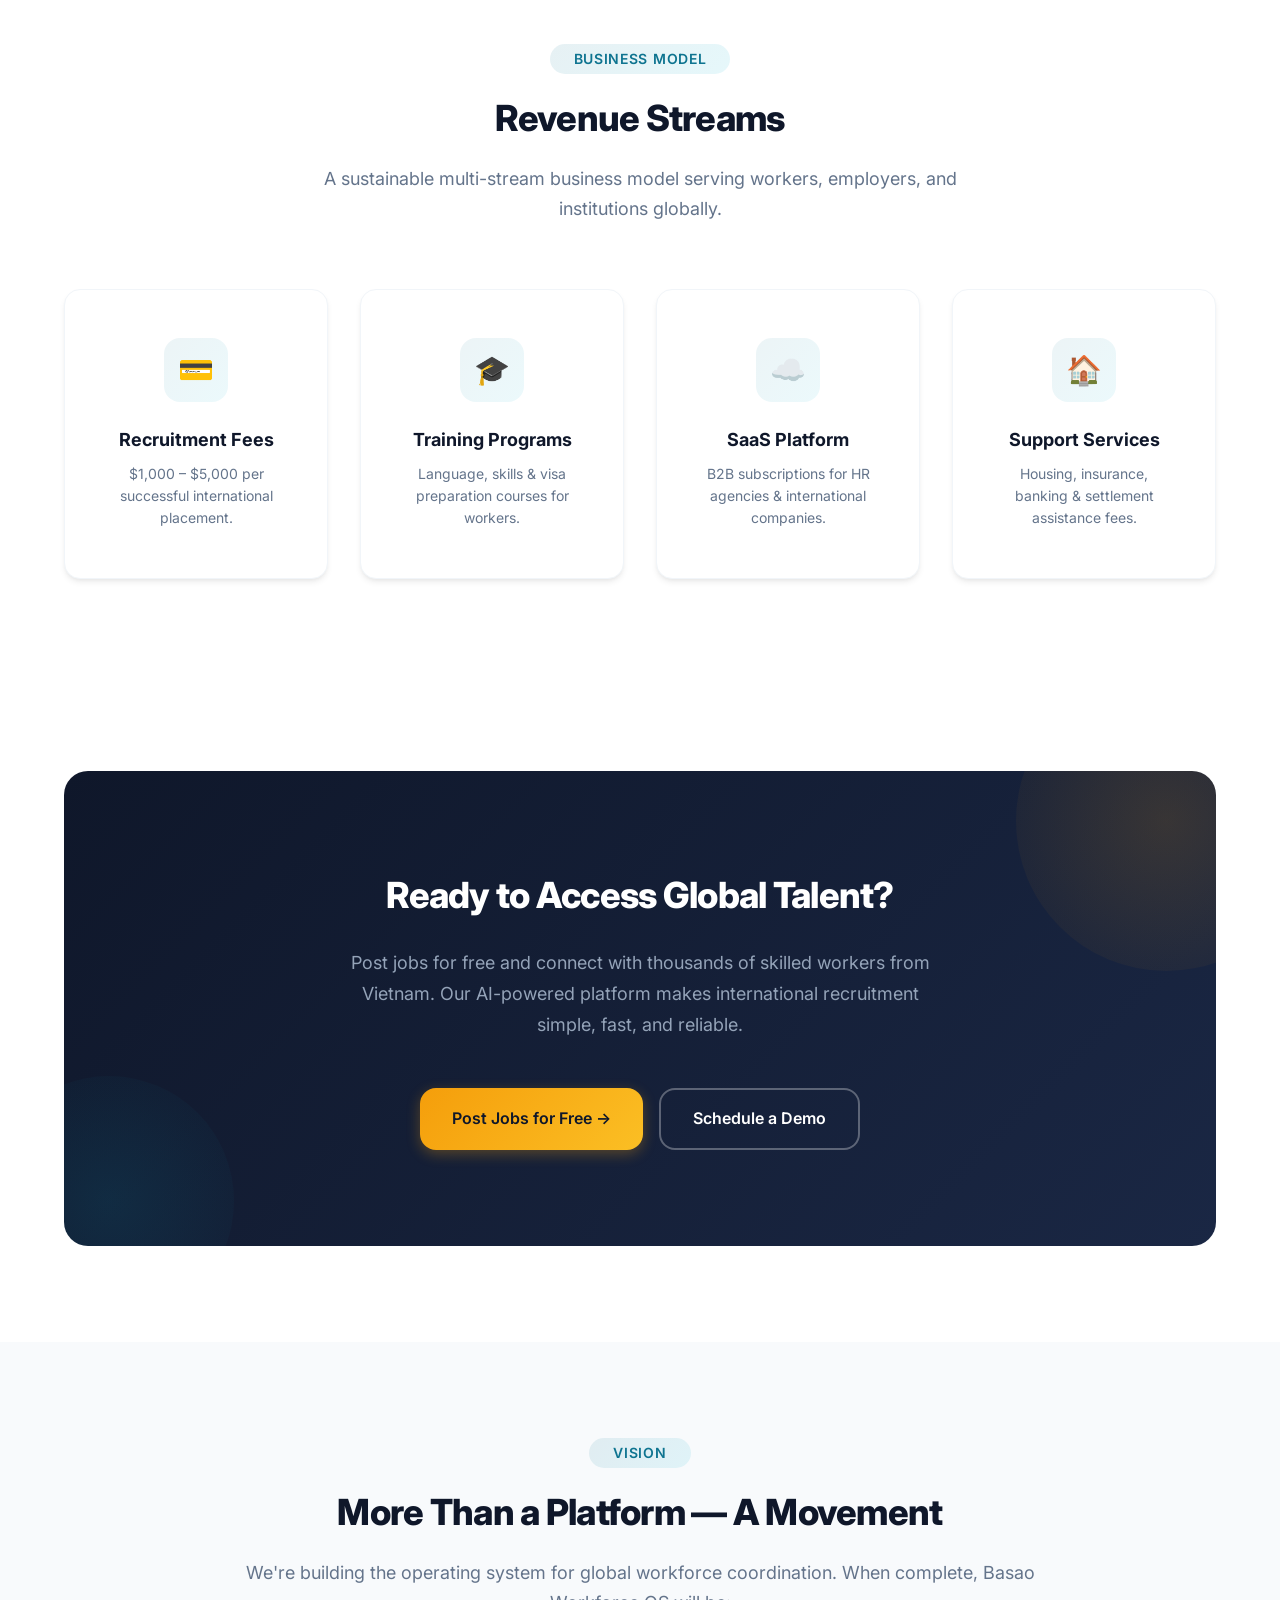
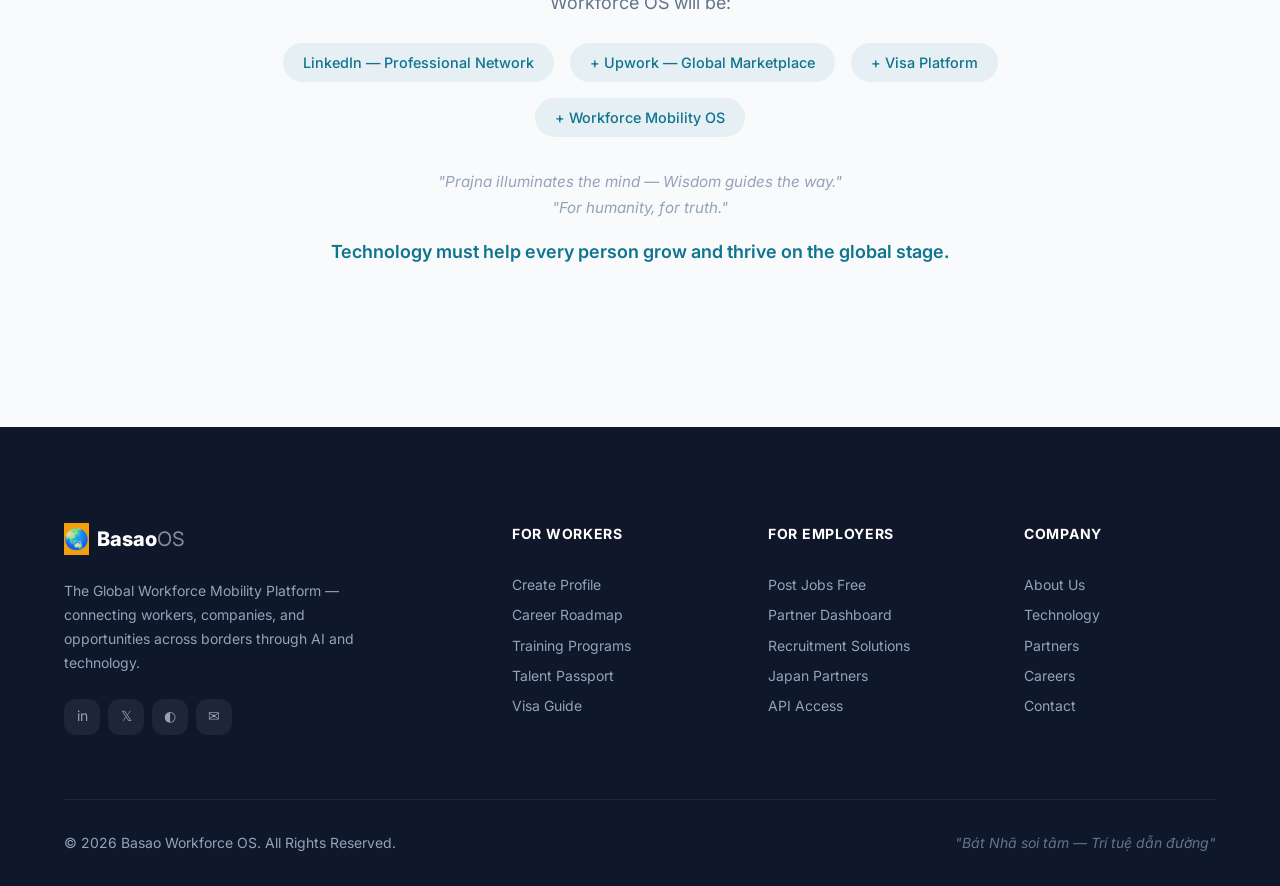
==== commit 9cfdc889: "fix: Correct partner roles - IKIGROUP=Health, Rison=Training, DMC=Labor Import, Basao=Finance" ====
--- a/index.html
+++ b/index.html
@@ -155,7 +155,7 @@
           <div class="flow-icon">🎓</div>
           <h3>Training & Upskilling</h3>
           <p>Language courses, technical certification, and industry-specific training programs.</p>
-          <span class="partner-tag">Powered by IKIGROUP</span>
+          <span class="partner-tag">Powered by Rison</span>
         </div>
 
         <div class="flow-card">
@@ -179,7 +179,7 @@
           <div class="flow-icon">🏠</div>
           <h3>Housing & Settlement</h3>
           <p>Secure accommodation, insurance, and essential services at your destination.</p>
-          <span class="partner-tag">Via Thien Khoi Group</span>
+          <span class="partner-tag">Via Rentai / G-Home</span>
         </div>
 
         <div class="flow-card">
@@ -464,8 +464,8 @@
         <div class="partner-card">
           <div class="partner-logo ikigroup">IK</div>
           <h3>IKIGROUP</h3>
-          <div class="partner-role">Education & Training</div>
-          <p>Language training, technical skills certification, and industry-specific workforce development programs.
+          <div class="partner-role">Health & Lifestyle</div>
+          <p>Food services, fitness programs, nutrition planning, and wellness support for workers across the ecosystem.
           </p>
         </div>
 
@@ -479,8 +479,17 @@
         <div class="partner-card">
           <div class="partner-logo basao">BS</div>
           <h3>Basao</h3>
-          <div class="partner-role">AI & Data Intelligence</div>
-          <p>AI data infrastructure, workforce analytics, job mapping, and market intelligence platform.</p>
+          <div class="partner-role">Finance & Property AI</div>
+          <p>Financial infrastructure, worker wallet, property investment, AI valuation, and asset management platform.
+          </p>
+        </div>
+
+        <div class="partner-card">
+          <div class="partner-logo" style="background: linear-gradient(135deg, #7c3aed, #a78bfa);">RS</div>
+          <h3>Rison</h3>
+          <div class="partner-role">Skill Training</div>
+          <p>Professional training in AI tools, digital sales, livestream commerce, and global work readiness for
+            workers.</p>
         </div>
 
         <div class="partner-card">
@@ -502,8 +511,9 @@
         <div class="partner-card">
           <div class="partner-logo dmc">DM</div>
           <h3>DMC Group</h3>
-          <div class="partner-role">Operations & Management</div>
-          <p>System operations, financial management, regulatory compliance, and platform governance.</p>
+          <div class="partner-role">Labor Import</div>
+          <p>International workforce recruitment, labor import operations, regulatory compliance, and enterprise
+            staffing.</p>
         </div>
       </div>
     </div>
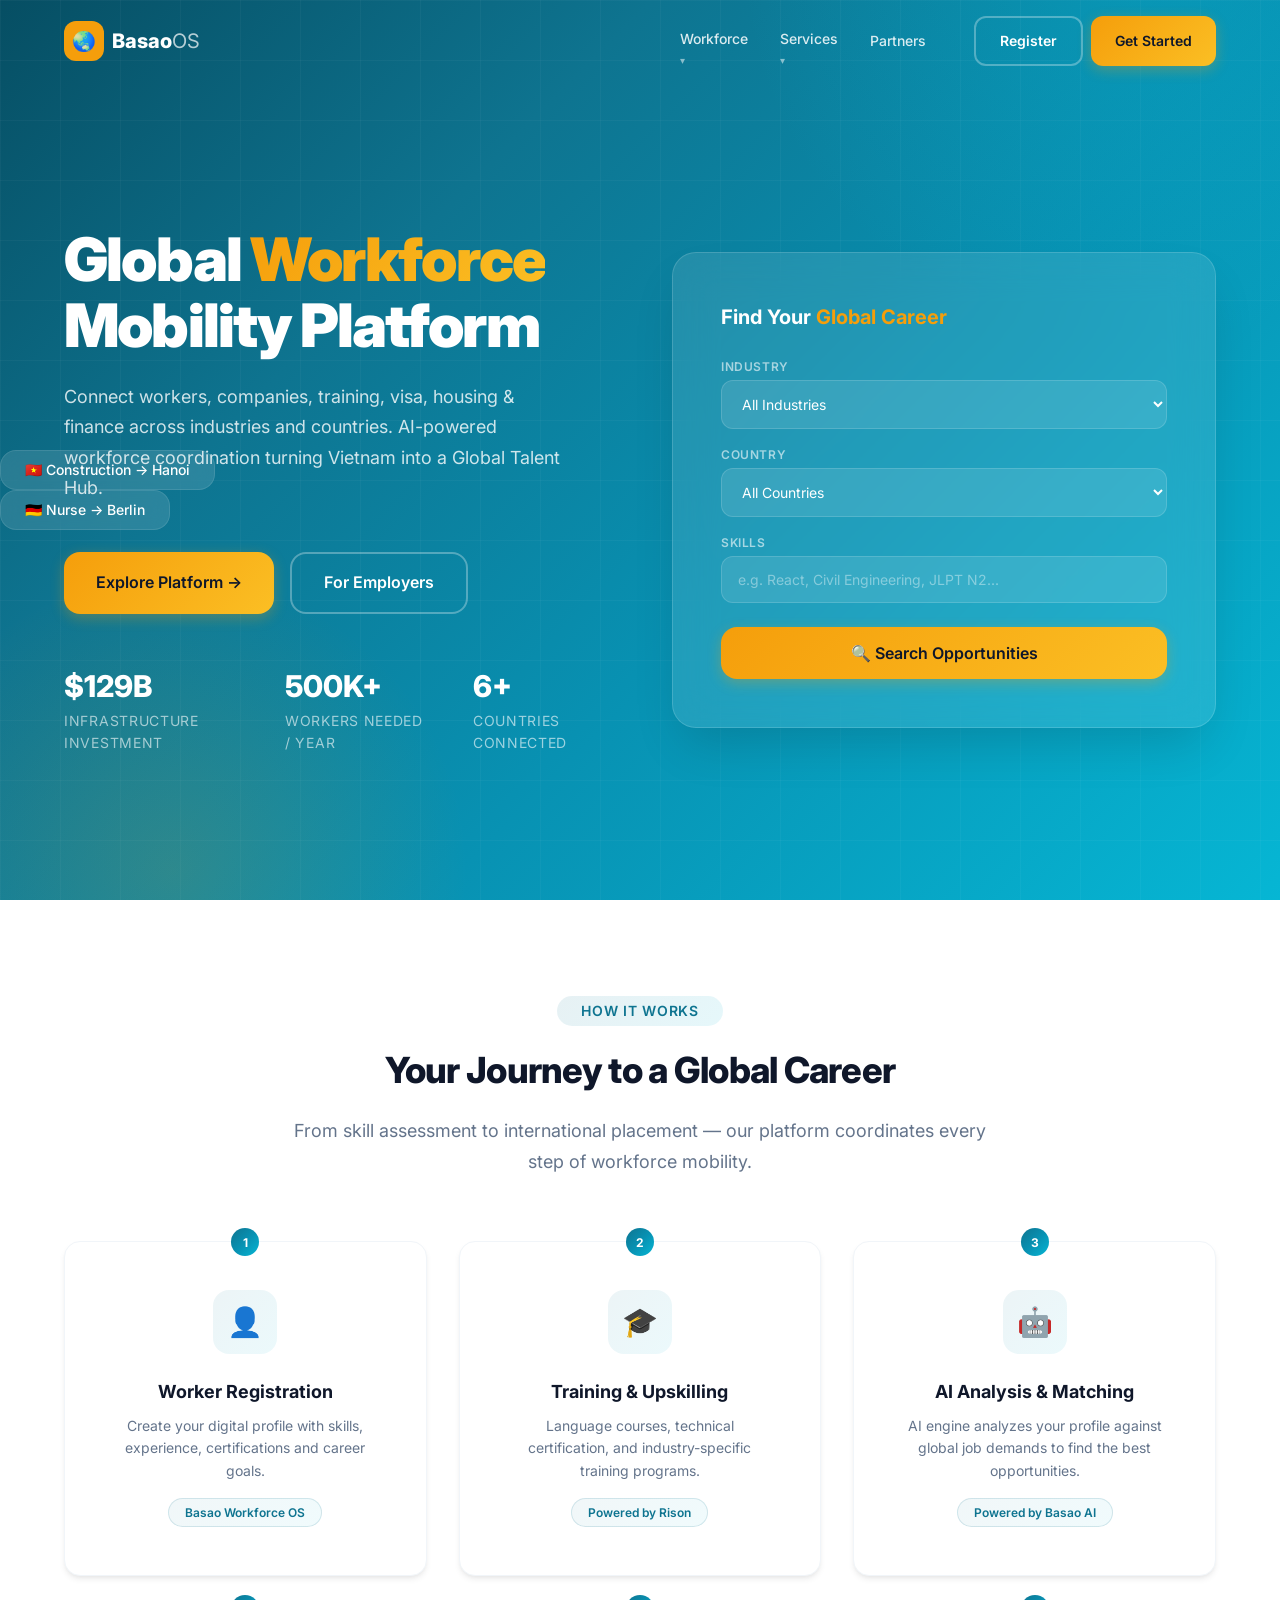
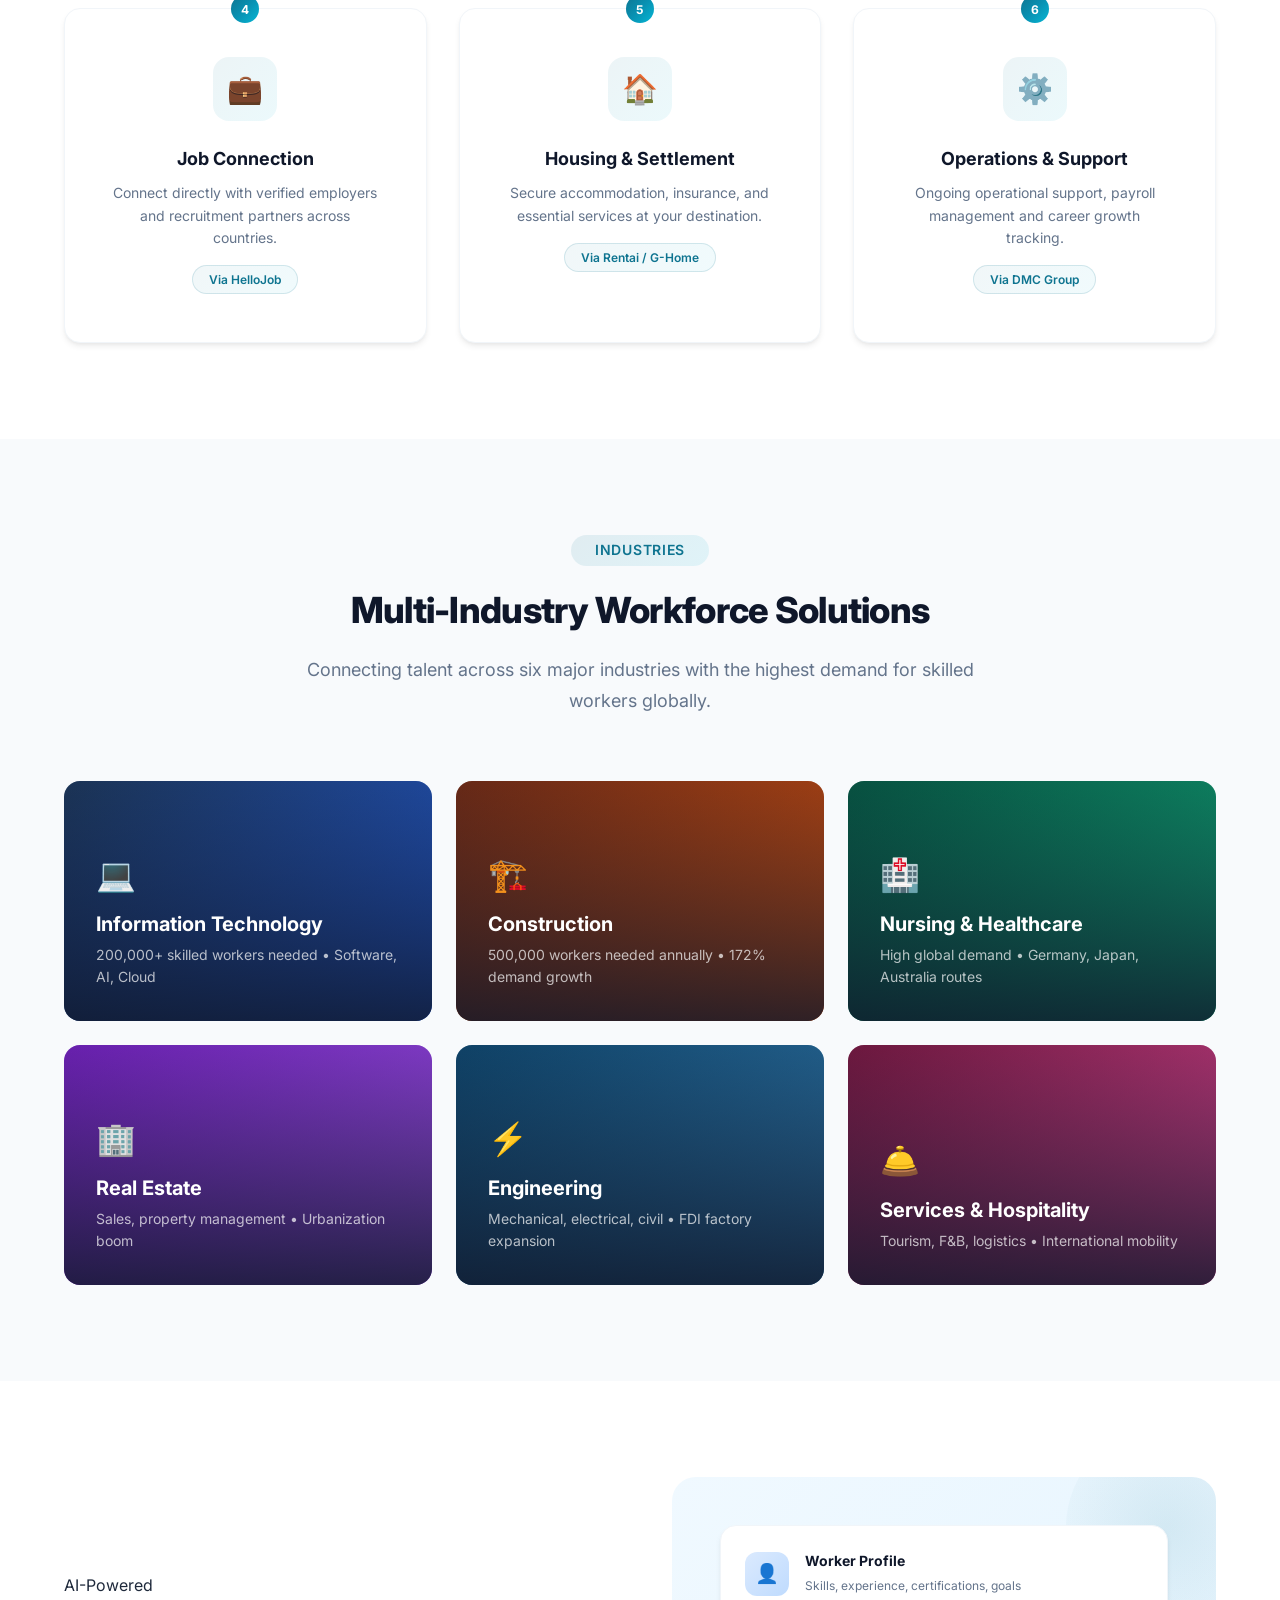
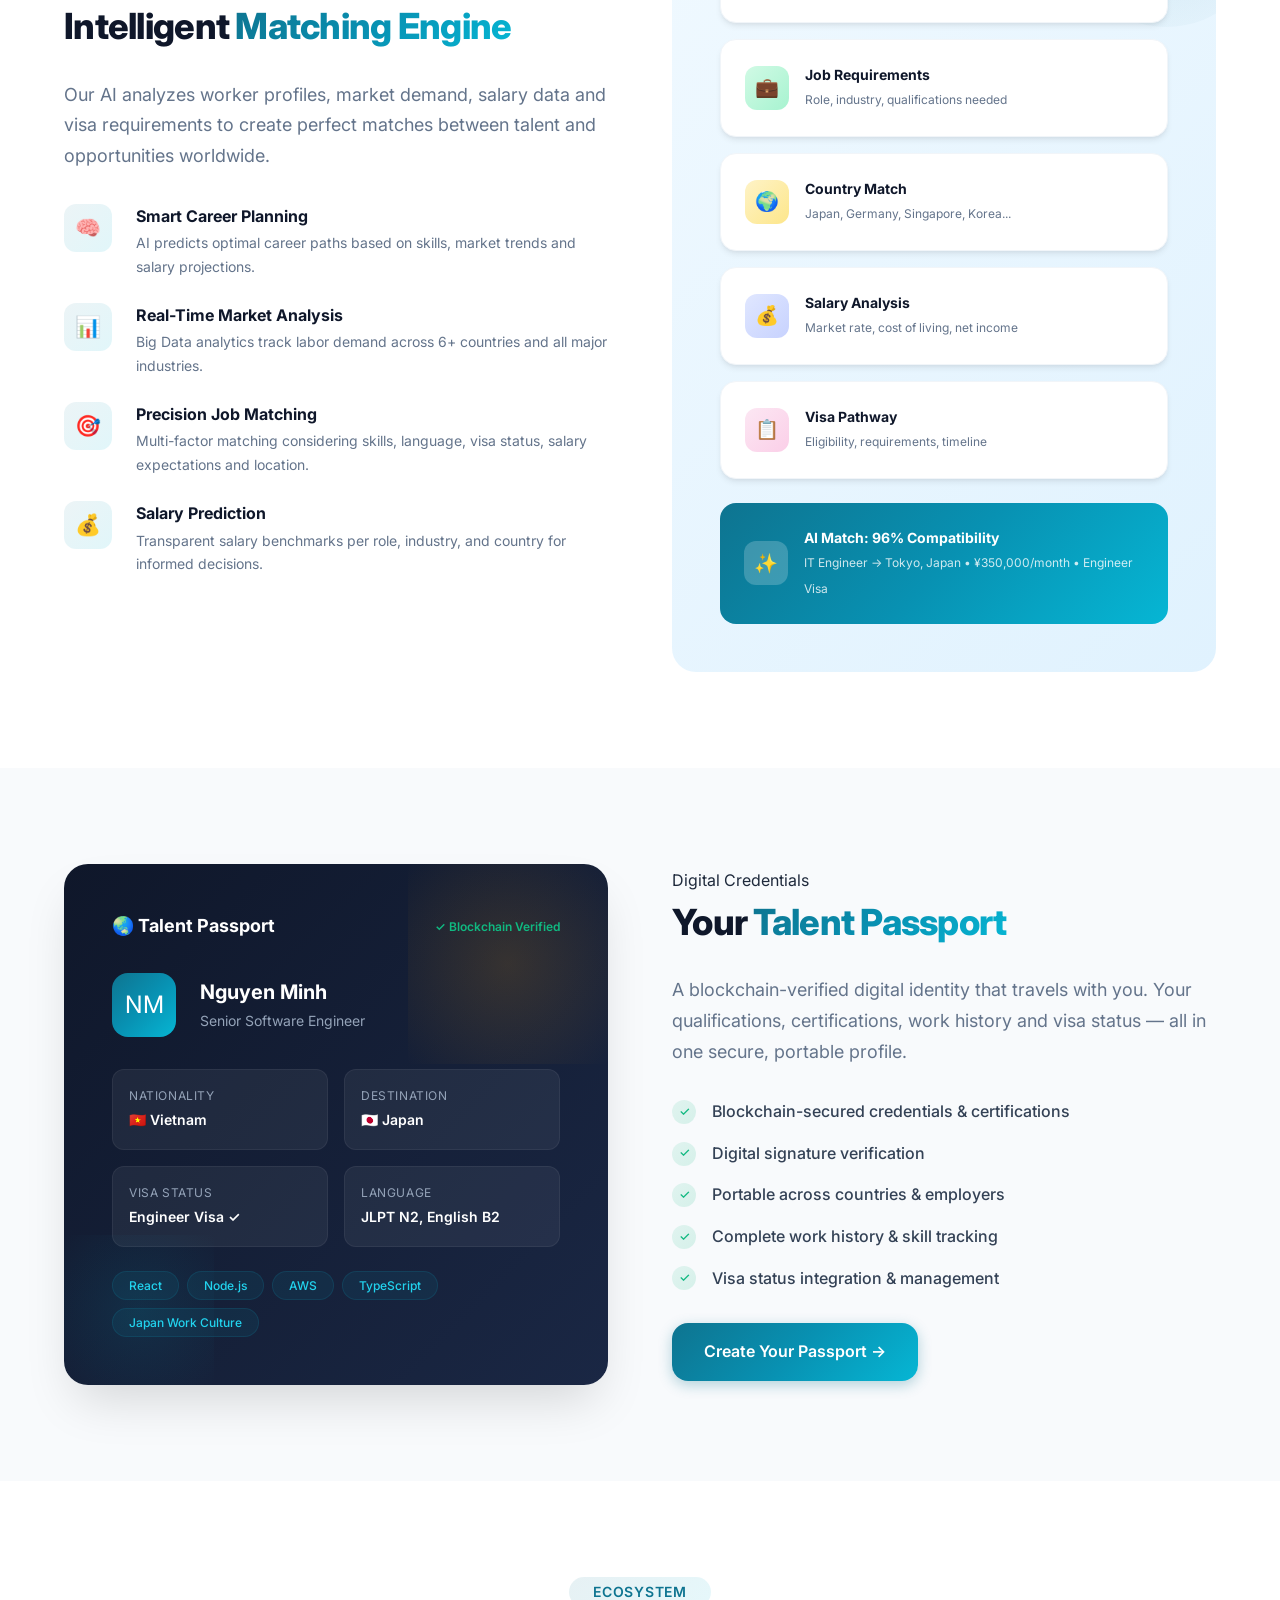
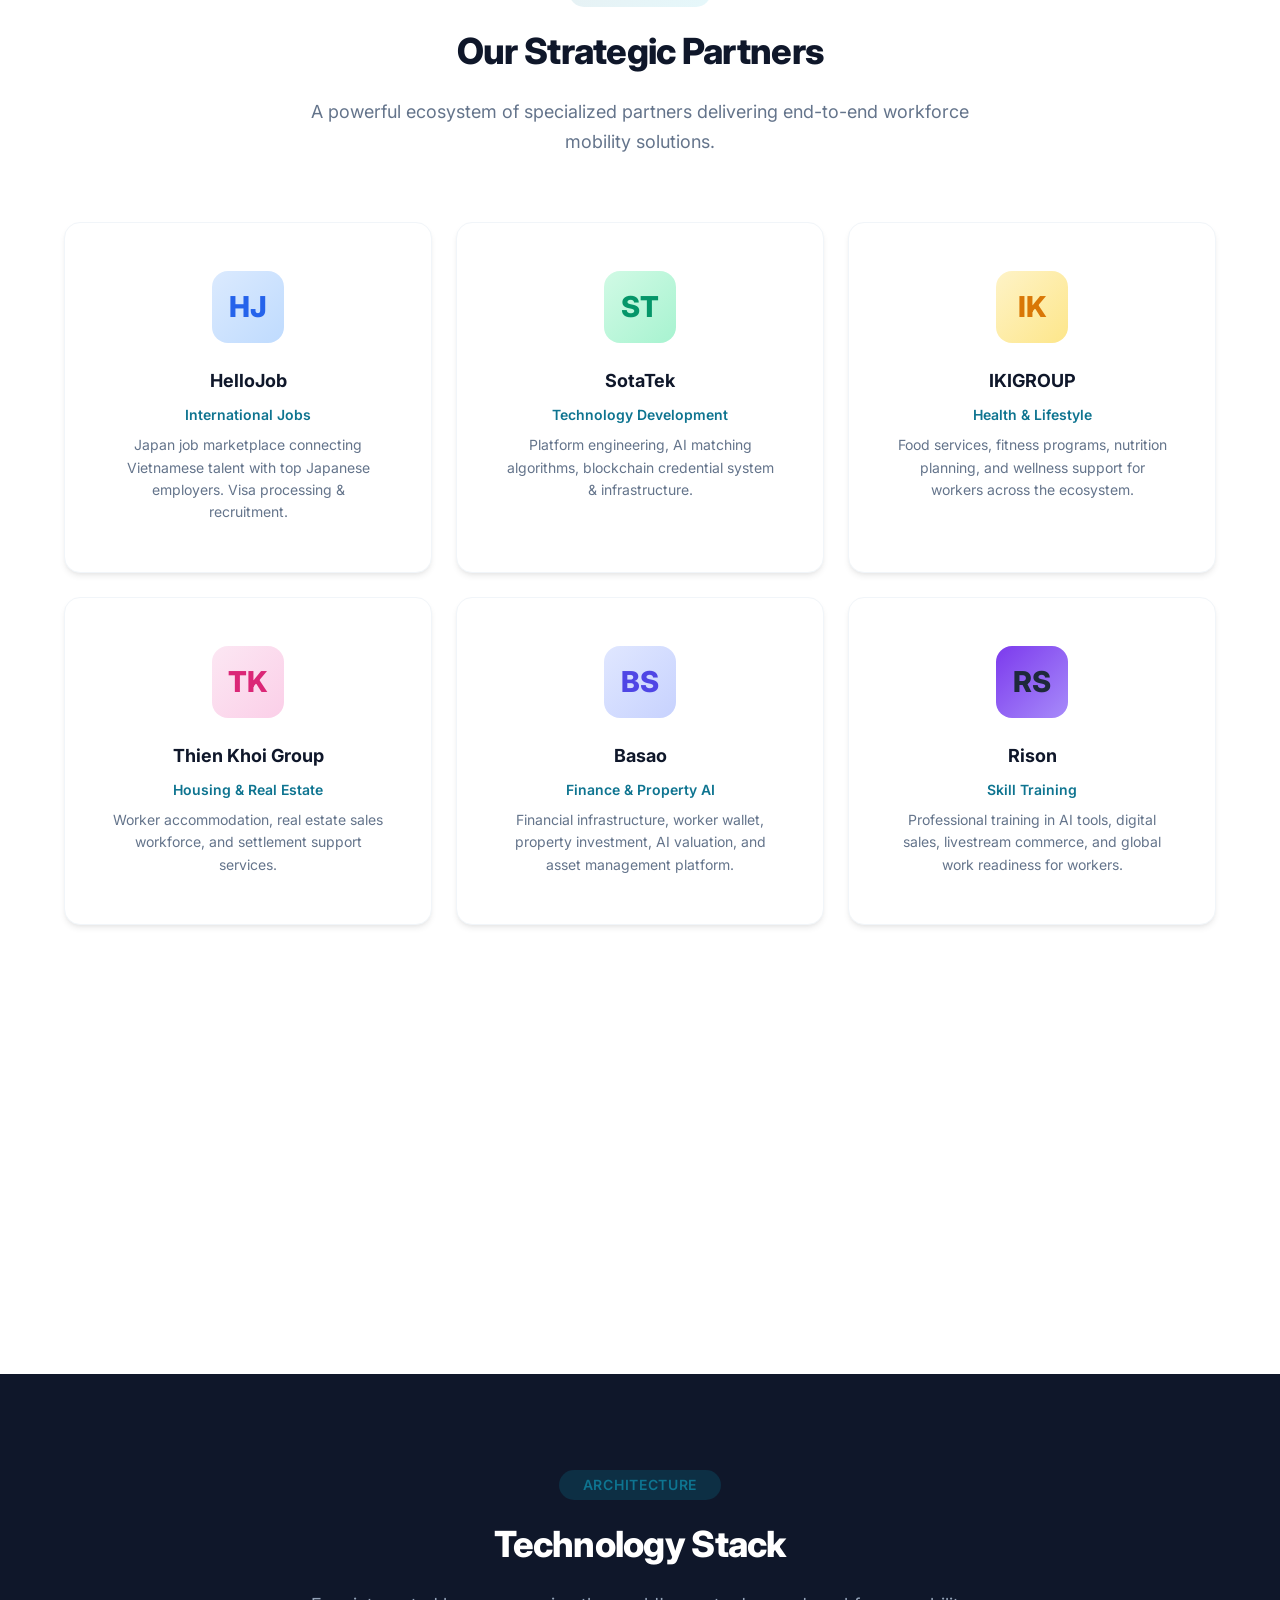
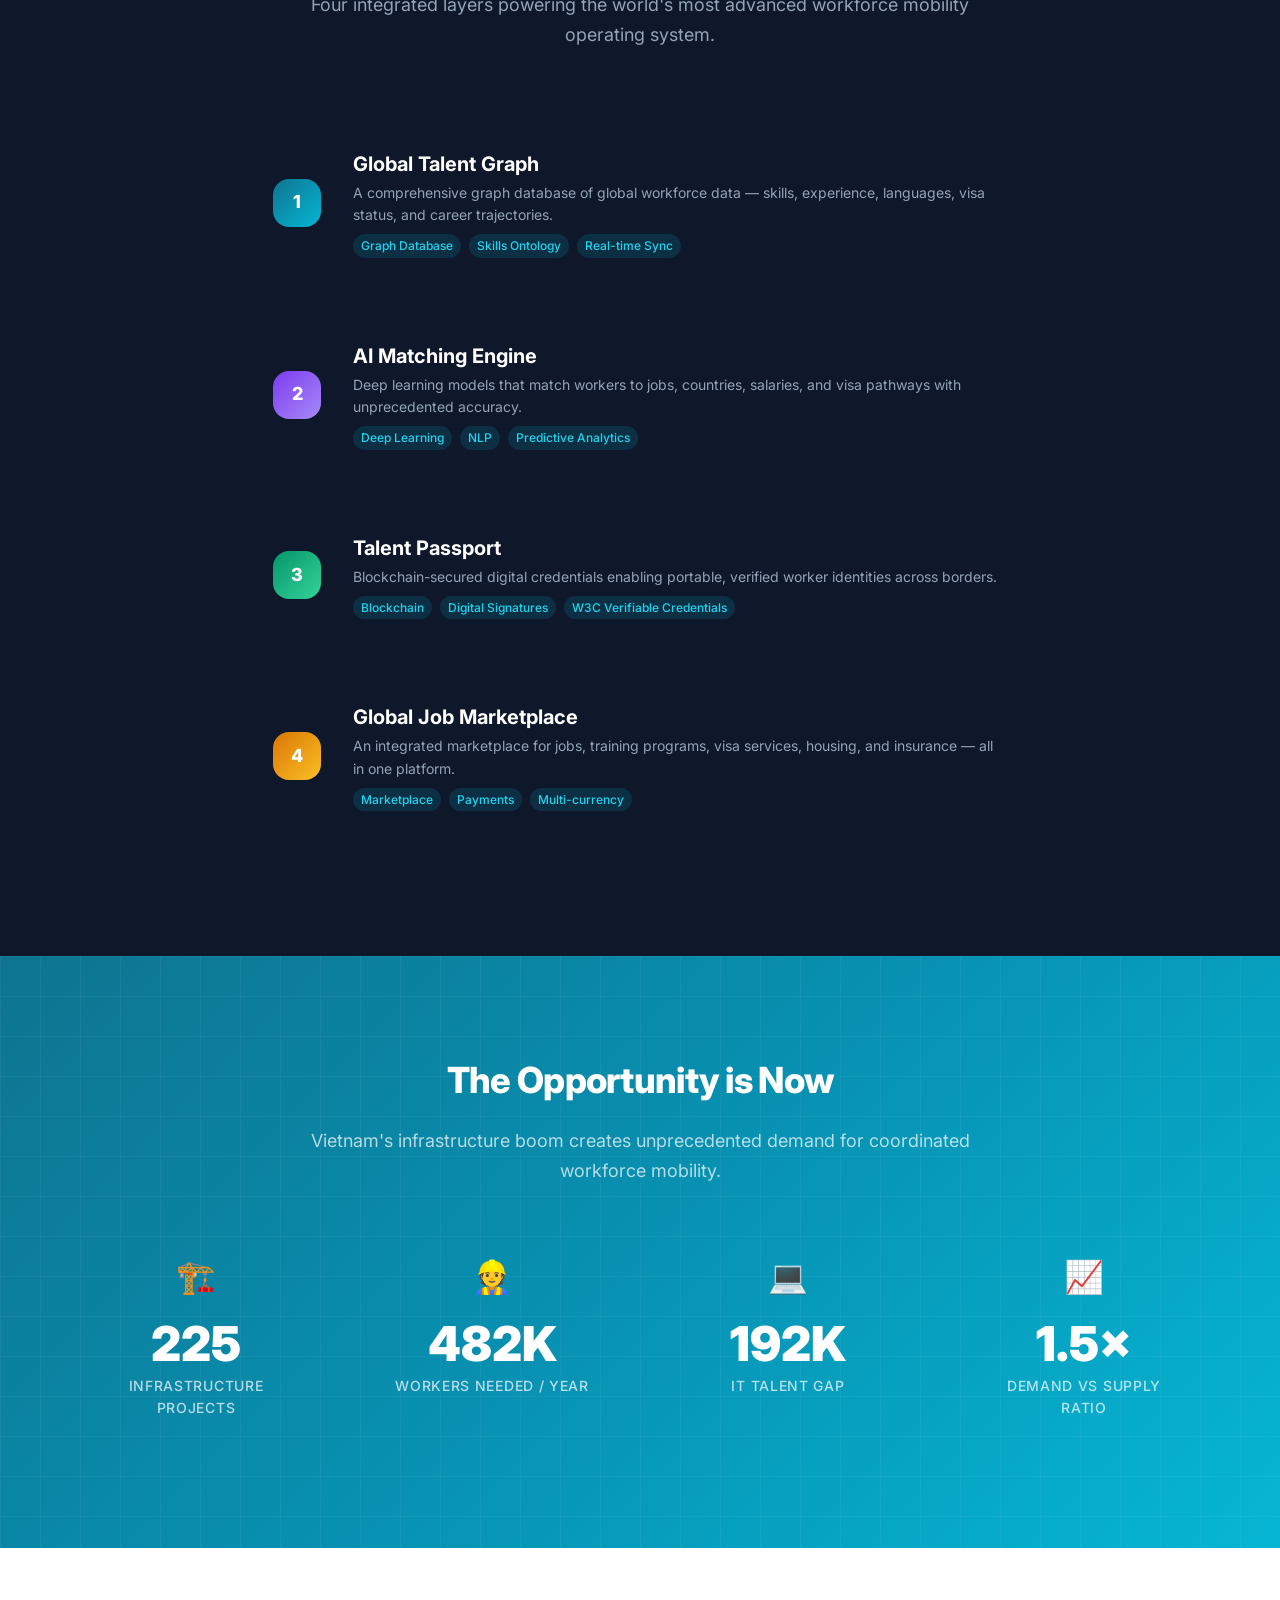
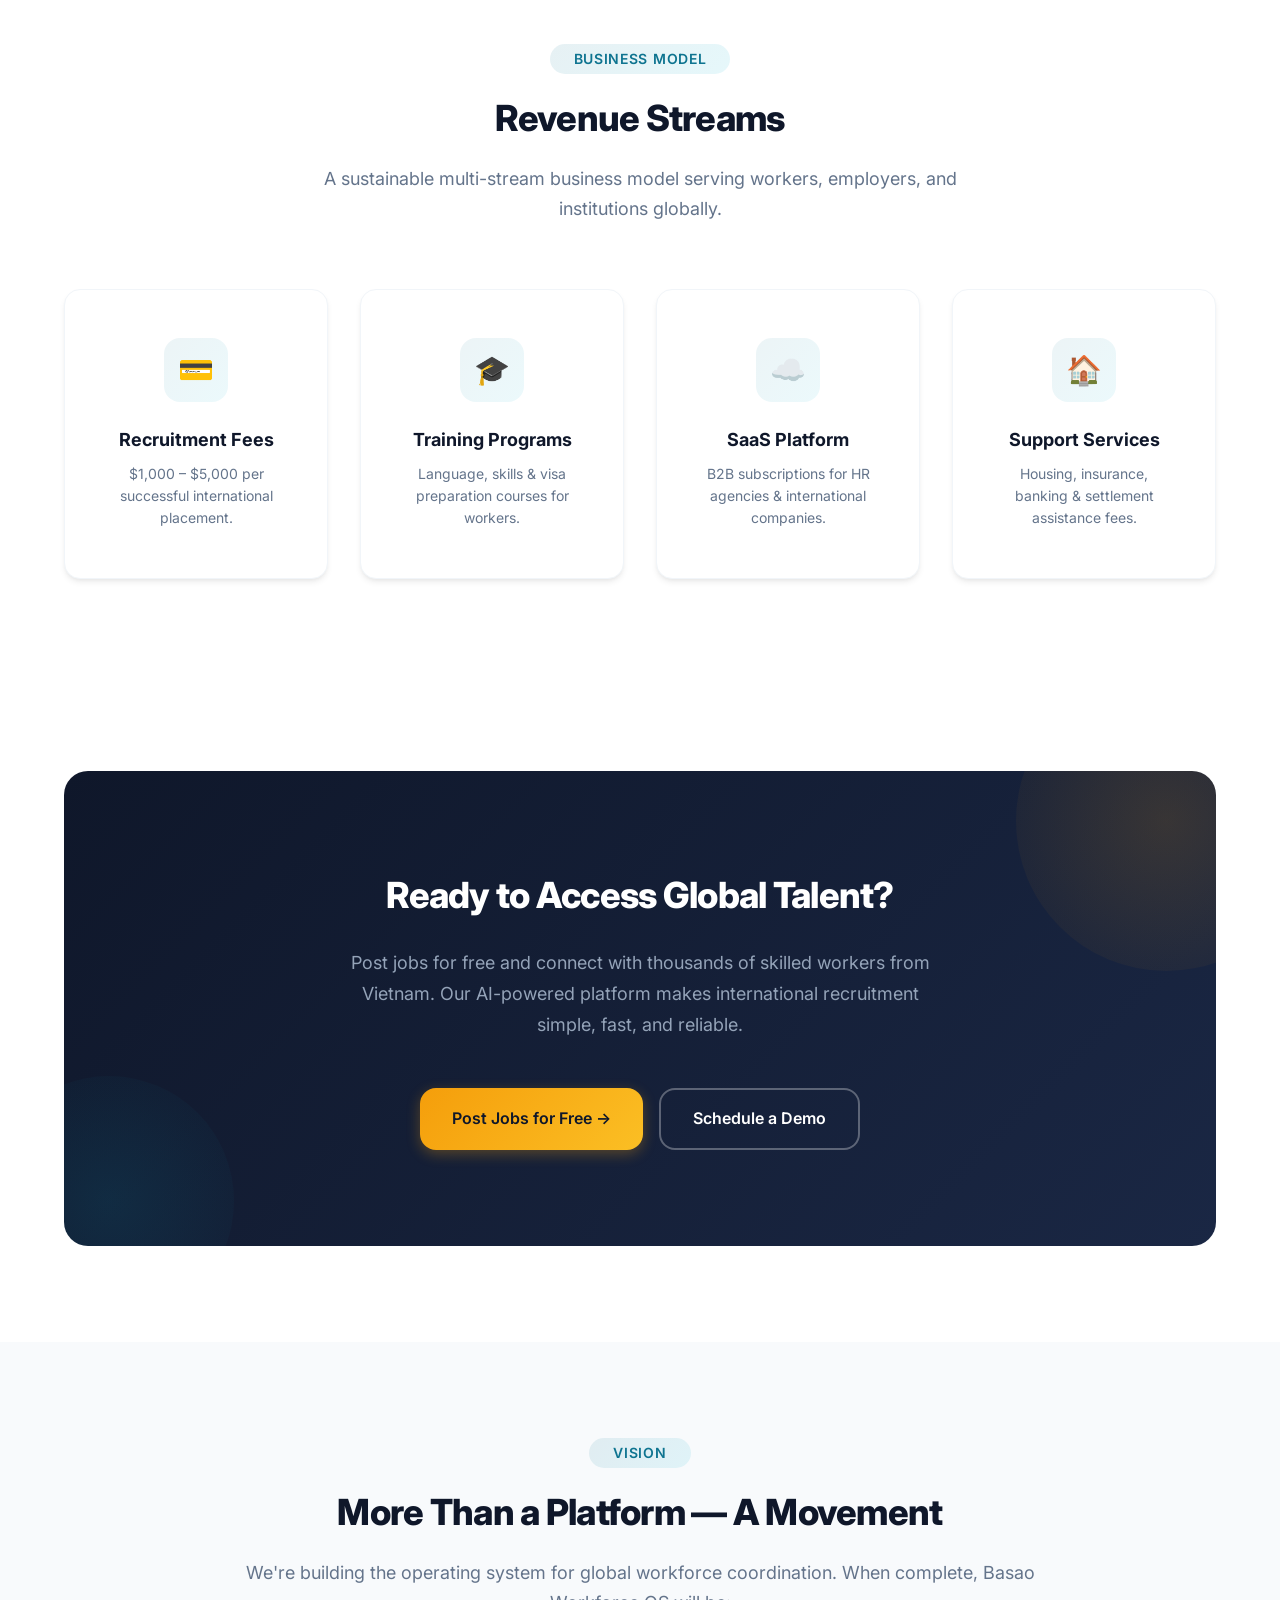
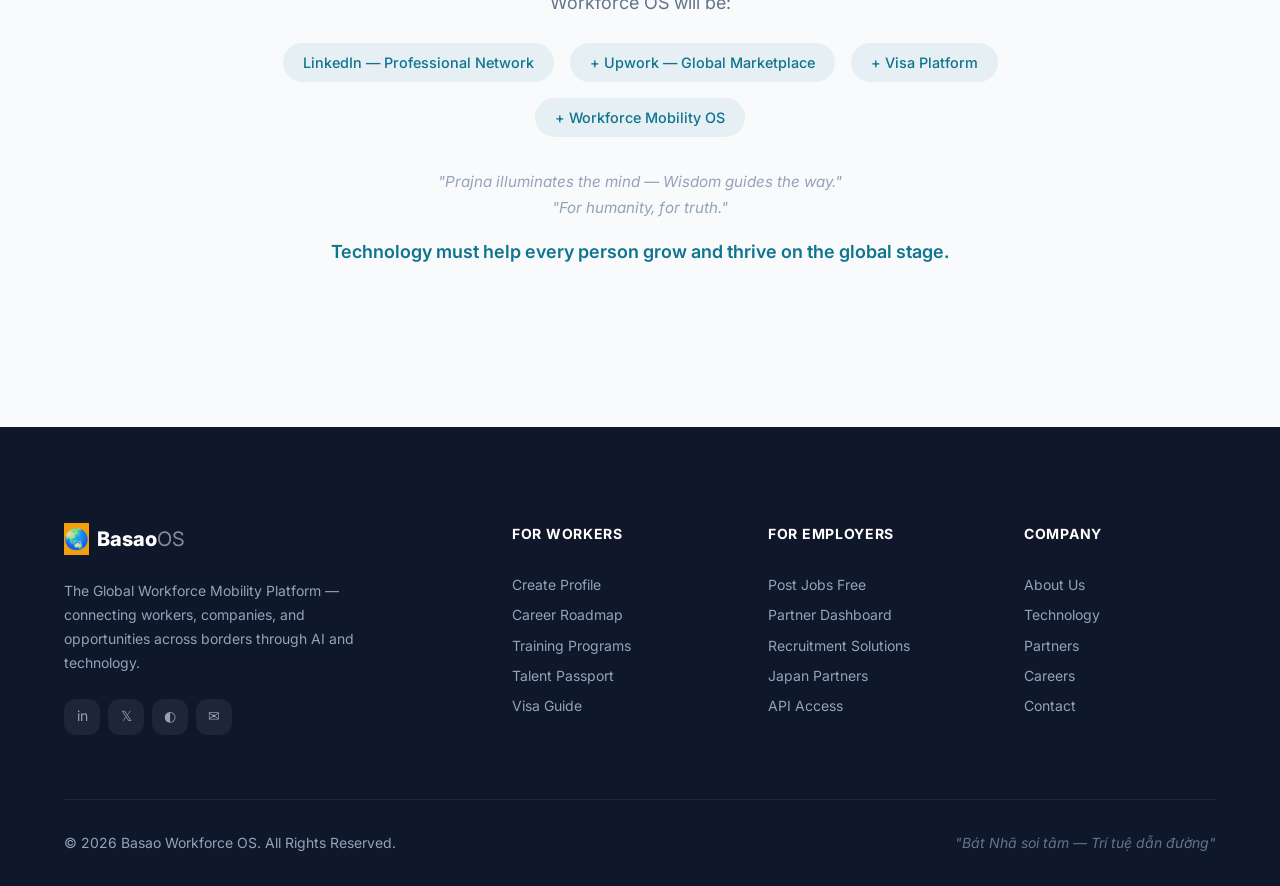
==== commit cfa40aad: "feat: Add AI Agents ecosystem page - 7 agents connecting all partners, Worker OS vision" ====
--- a/index.html
+++ b/index.html
@@ -37,6 +37,7 @@
             <div class="dropdown-menu">
               <a href="worker-health.html"><span class="dropdown-icon">💪</span> Health & Lifestyle</a>
               <a href="basao-finance.html"><span class="dropdown-icon">💰</span> Basao Finance</a>
+              <a href="ai-agents.html"><span class="dropdown-icon">🤖</span> AI Agents</a>
             </div>
           </li>
           <li><a href="#partners">Partners</a></li>
